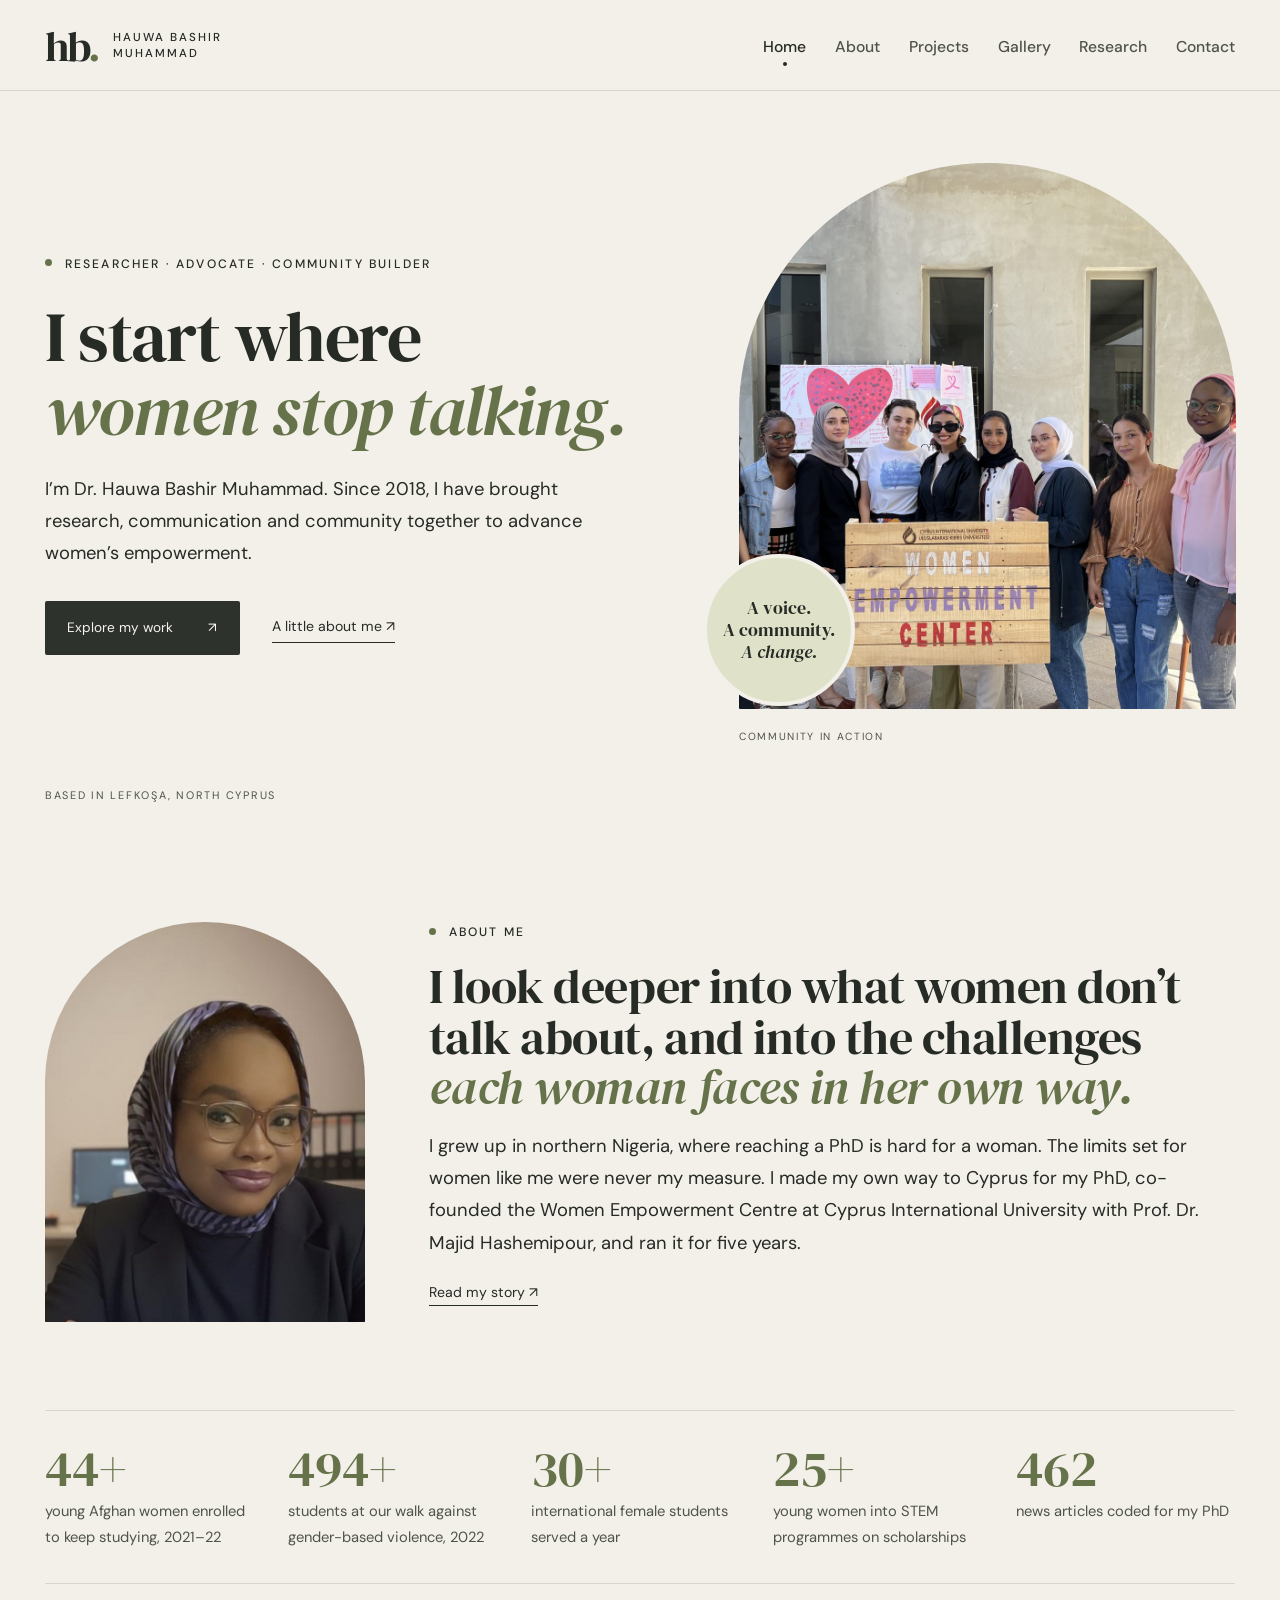
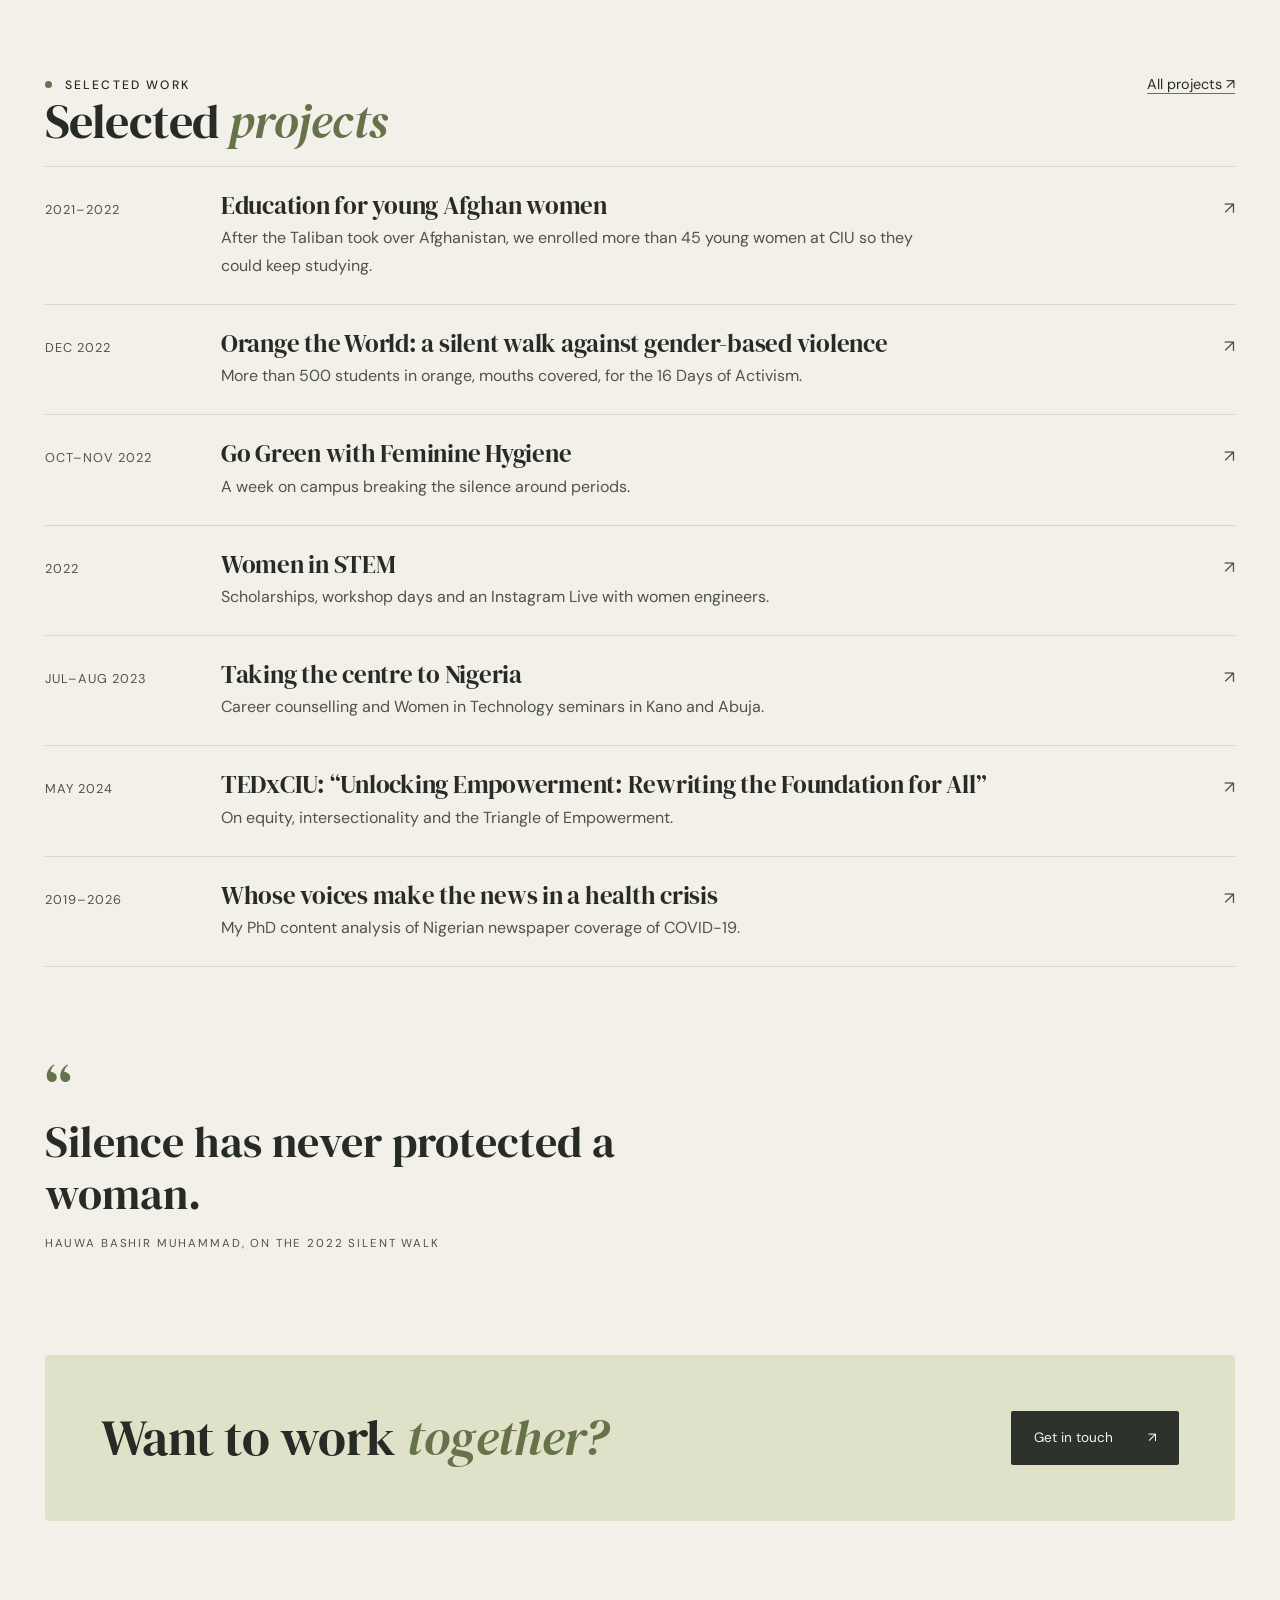
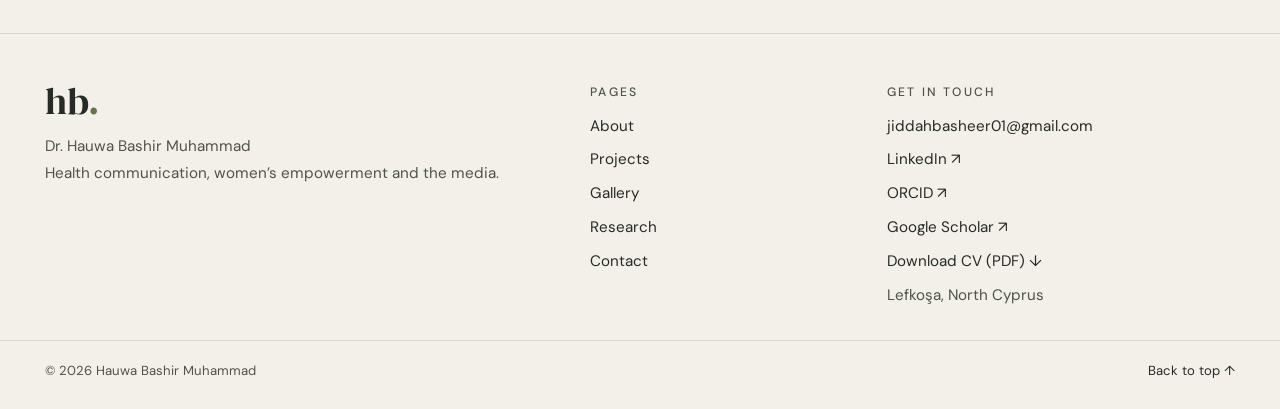
==== index.html @ 8f495aa0 "Switch to drhauwabashir.com: link previews and CV Co-Authored-By: Claude Opus 5.5 <noreply@anthropic" ====
<!doctype html>
<html lang="en">
<head>
<meta charset="utf-8">
<meta name="viewport" content="width=device-width, initial-scale=1, viewport-fit=cover">
<title>Hauwa Bashir Muhammad</title>
<meta name="description" content="Dr. Hauwa Bashir Muhammad: research, communication and community for women's empowerment.">
<meta property="og:type" content="website">
<meta property="og:title" content="Hauwa Bashir Muhammad">
<meta property="og:description" content="Dr. Hauwa Bashir Muhammad: research, communication and community for women's empowerment.">
<meta property="og:url" content="https://drhauwabashir.com/">
<meta property="og:image" content="https://drhauwabashir.com/img/web/headshot.jpg">
<meta name="twitter:card" content="summary">
<link rel="preconnect" href="https://fonts.googleapis.com">
<link rel="preconnect" href="https://fonts.gstatic.com" crossorigin>
<link rel="stylesheet" href="https://fonts.googleapis.com/css2?family=DM+Sans:opsz,wght@9..40,400;9..40,500;9..40,600&family=DM+Serif+Display:ital@0;1&display=swap">
<link rel="stylesheet" href="styles.css">

<style>:root{padding-top:env(safe-area-inset-top,0px);padding-bottom:env(safe-area-inset-bottom,0px)} img{max-width:100%}</style>
</head>
<body>

<header class="masthead" id="top">
  <div class="wrap">
    <a class="brand" href="index.html" aria-label="Hauwa Bashir Muhammad, home"><span class="mono">hb<i>.</i></span><span class="full">Hauwa Bashir<br>Muhammad</span></a>
    <nav aria-label="Site">
      <ul>
        <li><a href="index.html" aria-current="page">Home</a></li>
        <li><a href="about.html">About</a></li>
        <li><a href="projects.html">Projects</a></li>
        <li><a href="gallery.html">Gallery</a></li>
        <li><a href="publications.html">Research</a></li>
        <li><a href="contact.html">Contact</a></li>
      </ul>
    </nav>
  </div>
</header>

<main>
  <div class="wrap">

    <section class="hero" aria-labelledby="hero-title">
      <div class="hero-text">
        <p class="eyebrow">Researcher · Advocate · Community builder</p>
        <h1 id="hero-title">I start where <em>women stop talking.</em></h1>
        <p class="hero-intro">I’m Dr. Hauwa Bashir Muhammad. Since 2018, I have brought research, communication and community together to advance women’s empowerment.</p>
        <div class="hero-actions">
          <a class="btn" href="projects.html">Explore my work <span aria-hidden="true">↗</span></a>
          <a class="textlink" href="about.html">A little about me <span aria-hidden="true">↗</span></a>
        </div>
      </div>
      <figure class="arch">
        <img src="img/web/hero-team.jpg" alt="Members of the Women Empowerment Centre standing around the centre's wooden sign on campus, with a campaign heart wall behind them." width="1600" height="1200">
        <span class="badge" aria-hidden="true">A voice.<br>A community.<br><em>A change.</em></span>
        <figcaption>Community in action</figcaption>
      </figure>
    </section>
    <p class="based">Based in Lefkoşa, North Cyprus</p>

    <section class="about teaser" aria-labelledby="about-title">
      <figure class="portrait"><img src="img/web/headshot.jpg" alt="Portrait of Hauwa Bashir Muhammad in a dark blazer and patterned headscarf, seated at a desk." width="720" height="900" loading="lazy"></figure>
      <div class="copy">
        <p class="eyebrow">About me</p>
        <h2 id="about-title">I look deeper into what women don’t talk about, and into the challenges <em>each woman faces in her own way.</em></h2>
        <p class="lede">I grew up in northern Nigeria, where reaching a PhD is hard for a woman. The limits set for women like me were never my measure. I made my own way to Cyprus for my PhD, co-founded the Women Empowerment Centre at Cyprus International University with Prof. Dr. Majid Hashemipour, and ran it for five years.</p>
        <p><a class="textlink" href="about.html">Read my story <span aria-hidden="true">↗</span></a></p>
      </div>
    </section>

    <div class="facts" aria-label="In figures">
      <div><strong>45+</strong><span>young Afghan women enrolled to keep studying, 2021–22</span></div>
      <div><strong>500+</strong><span>students at our walk against gender-based violence, 2022</span></div>
      <div><strong>30+</strong><span>international female students served a year</span></div>
      <div><strong>25+</strong><span>young women into STEM programmes on scholarships</span></div>
      <div><strong>467</strong><span>news articles coded for my PhD</span></div>
    </div>

    <section aria-labelledby="work">
      <div class="section-head"><div><p class="eyebrow">Selected work</p><h2 id="work">Selected <em>projects</em></h2></div><a href="projects.html">All projects ↗</a></div>
      <ul class="work">
        <li><a href="projects.html#afghan"><span class="yr">2021–2022</span><span class="text"><h3>Education for young Afghan women</h3><p>After the Taliban took over Afghanistan, we enrolled more than 45 young women at CIU so they could keep studying.</p></span></a></li>
        <li><a href="projects.html#orange"><span class="yr">Dec 2022</span><span class="text"><h3>Orange the World: a silent walk against gender-based violence</h3><p>More than 500 students in orange, mouths covered, for the 16 Days of Activism.</p></span></a></li>
        <li><a href="projects.html#green"><span class="yr">Oct–Nov 2022</span><span class="text"><h3>Go Green with Feminine Hygiene</h3><p>A week on campus breaking the silence around periods.</p></span></a></li>
        <li><a href="projects.html#stem"><span class="yr">2022</span><span class="text"><h3>Women in STEM</h3><p>Scholarships, workshop days and an Instagram Live with women engineers.</p></span></a></li>
        <li><a href="projects.html#nigeria"><span class="yr">Jul–Aug 2023</span><span class="text"><h3>Taking the centre to Nigeria</h3><p>Career counselling and Women in Technology seminars in Kano and Abuja.</p></span></a></li>
        <li><a href="publications.html#talks"><span class="yr">May 2024</span><span class="text"><h3>TEDxCIU: “Unlocking Empowerment: Rewriting the Foundation for All”</h3><p>On equity, intersectionality and the Triangle of Empowerment.</p></span></a></li>
        <li><a href="publications.html#thesis"><span class="yr">2019–2026</span><span class="text"><h3>Whose voices make the news in a health crisis</h3><p>My PhD content analysis of Nigerian newspaper coverage of COVID-19.</p></span></a></li>
      </ul>
    </section>

    <section class="quote-band" aria-label="In my words">
      <blockquote>Silence has never protected a woman.
        <footer>Hauwa Bashir Muhammad, on the 2022 silent walk</footer>
      </blockquote>
    </section>

    <section class="cta">
      <h2>Want to work <em>together?</em></h2>
      <a class="btn" href="contact.html">Get in touch <span aria-hidden="true">↗</span></a>
    </section>

  </div>
</main>

<footer class="site">
  <div class="wrap footer-grid">
    <div class="footer-brand">
      <a class="mono" href="index.html" aria-label="Home">hb<i>.</i></a>
      <p>Dr. Hauwa Bashir Muhammad<br>Health communication, women’s empowerment and the media.</p>
    </div>
    <div>
      <p class="label">Pages</p>
      <ul>
        <li><a href="about.html">About</a></li>
        <li><a href="projects.html">Projects</a></li>
        <li><a href="gallery.html">Gallery</a></li>
        <li><a href="publications.html">Research</a></li>
        <li><a href="contact.html">Contact</a></li>
      </ul>
    </div>
    <div>
      <p class="label">Get in touch</p>
      <ul>
        <li><a href="mailto:jiddahbasheer01@gmail.com">jiddahbasheer01@gmail.com</a></li>
        <li><a href="https://www.linkedin.com/in/hauwabashir-3b40b3164" target="_blank" rel="noopener">LinkedIn ↗</a></li>
        <li><a href="https://orcid.org/0000-0002-2622-1915" target="_blank" rel="noopener">ORCID ↗</a></li>
        <li><a href="https://scholar.google.com/citations?user=jWDBSssAAAAJ&amp;hl=en" target="_blank" rel="noopener">Google Scholar ↗</a></li>
        <li><a href="Dr_Hauwa_Bashir_Muhammad_CV.pdf" download>Download CV (PDF) ↓</a></li>
        <li>Lefkoşa, North Cyprus</li>
      </ul>
    </div>
  </div>
  <div class="wrap footer-base"><span>© 2026 Hauwa Bashir Muhammad</span><a href="#top">Back to top ↑</a></div>
</footer>


<script src="motion.js" defer></script>
</body>
</html>
---- styles.css ----
/* hb. — cream paper, charcoal ink, olive accent; large serif display, light sans body; arched photos. */
:root {
  --bg: #f2f0e9;
  --surface: #f8f7f2;
  --ink: #272b25;
  --muted: #4f5349;
  --rule: #d8d5ca;
  --accent: #66734a;
  --sage: #dfe2c8;
  --btn: #2e322c;
  --btn-ink: #f6f5ef;
  --font-display: "DM Serif Display", Georgia, "Times New Roman", serif;
  --font-body: "DM Sans", system-ui, -apple-system, "Segoe UI", Roboto, sans-serif;
  --measure: 64ch;
}
@media (prefers-color-scheme: dark) {
  :root:not([data-theme="light"]) {
    --bg: #1b1d19; --surface: #22251f; --ink: #ecebe3; --muted: #a9ab9f; --rule: #363a31;
    --accent: #b5c28f; --sage: #3a412d; --btn: #e9e8df; --btn-ink: #1b1d19;
    color-scheme: dark;
  }
}
:root[data-theme="dark"] {
  --bg: #1b1d19; --surface: #22251f; --ink: #ecebe3; --muted: #a9ab9f; --rule: #363a31;
  --accent: #b5c28f; --sage: #3a412d; --btn: #e9e8df; --btn-ink: #1b1d19;
  color-scheme: dark;
}

* { box-sizing: border-box; }
html { -webkit-text-size-adjust: 100%; scroll-behavior: smooth; }
body { margin: 0; background: var(--bg); color: var(--ink); font-family: var(--font-body); font-size: 1.075rem; line-height: 1.75; font-weight: 400; }
img { max-width: 100%; }
.wrap { max-width: 88rem; margin: 0 auto; padding-left: max(clamp(20px, 3.5vw, 48px), env(safe-area-inset-left, 0px)); padding-right: max(clamp(20px, 3.5vw, 48px), env(safe-area-inset-right, 0px)); }
.narrow { max-width: 50rem; }

a { color: var(--ink); text-underline-offset: 4px; text-decoration-color: var(--accent); }
a:hover { color: var(--accent); }
a:focus-visible, button:focus-visible { outline: 2px solid var(--accent); outline-offset: 3px; border-radius: 2px; }

/* Header */
.masthead .wrap { display: flex; align-items: center; justify-content: space-between; flex-wrap: wrap; gap: 1rem 2rem; padding-block: 1.6rem 1.4rem; border-bottom: 1px solid var(--rule); }
.brand { display: flex; align-items: center; gap: 0.8rem; text-decoration: none; color: var(--ink); }
.brand .mono { font-family: var(--font-display); font-size: 2.6rem; line-height: 1; letter-spacing: -0.04em; }
.brand .mono i { font-style: normal; color: var(--accent); }
.brand .full { font-size: 0.72rem; letter-spacing: 0.18em; text-transform: uppercase; line-height: 1.45; font-weight: 500; }
nav ul { list-style: none; margin: 0; padding: 0; display: flex; flex-wrap: wrap; gap: 0.4rem 1.8rem; }
nav a { position: relative; text-decoration: none; color: var(--muted); font-size: 0.98rem; font-weight: 500; }
nav a:hover, nav a[aria-current="page"] { color: var(--ink); }
nav a[aria-current="page"]::after { content: ""; position: absolute; left: 50%; bottom: -0.55rem; width: 4px; height: 4px; margin-left: -2px; border-radius: 50%; background: var(--ink); }

/* Type */
h1, h2, h3 { font-family: var(--font-display); font-weight: 400; line-height: 1.05; margin: 0; text-wrap: balance; letter-spacing: -0.01em; }
h1 { font-size: clamp(2.5rem, 1.5rem + 4vw, 4.4rem); letter-spacing: -0.02em; line-height: 1.04; }
h1 em, h2 em { color: var(--accent); }
h2 { font-size: clamp(2rem, 1.4rem + 2.2vw, 3rem); }
h3 { font-size: 1.55rem; line-height: 1.15; }
p { margin: 0; max-width: var(--measure); }
.eyebrow, .label { font-size: 0.76rem; letter-spacing: 0.18em; text-transform: uppercase; font-weight: 500; color: var(--ink); }
.eyebrow::before { content: ""; display: inline-block; width: 7px; height: 7px; border-radius: 50%; background: var(--accent); margin-right: 0.8rem; vertical-align: 0.1em; }
.label { color: var(--muted); }
.lede { font-size: 1.15rem; color: var(--ink); }
.small-note { font-size: 0.85rem; color: var(--muted); max-width: var(--measure); }

main .wrap { padding-block: 0 5rem; display: grid; gap: 5.5rem; }
section { display: grid; gap: 1.2rem; min-width: 0; scroll-margin-top: 1rem; }
.section-head { display: flex; align-items: baseline; justify-content: space-between; flex-wrap: wrap; gap: 0.5rem 1rem; }
.section-head .kicker { display: block; }
.section-head a { font-size: 0.9rem; }

/* Hero */
.hero { display: grid; grid-template-columns: 1.3fr 1fr; gap: 2rem 3rem; align-items: center; padding-top: 4.5rem; }
.hero-text { display: grid; gap: 1.6rem; align-content: center; }
.hero-intro { color: var(--ink); font-size: 1.15rem; max-width: 34rem; }
.hero-actions { display: flex; flex-wrap: wrap; align-items: center; gap: 1rem 2rem; margin-top: 0.4rem; }
.btn { display: inline-flex; align-items: center; gap: 2.2rem; background: var(--btn); color: var(--btn-ink); text-decoration: none; font-size: 0.85rem; padding: 0.95rem 1.4rem; border-radius: 2px; }
.btn:hover { color: var(--btn-ink); opacity: 0.9; }
.textlink { font-size: 0.88rem; text-decoration: none; border-bottom: 1px solid var(--ink); padding-bottom: 0.2rem; }
.arch { position: relative; margin: 0; }
.arch img { display: block; width: 100%; aspect-ratio: 4 / 4.4; object-fit: cover; border-radius: 999px 999px 4px 4px; }
.badge { position: absolute; left: -2.2rem; bottom: 2.5rem; width: 9.5rem; height: 9.5rem; border-radius: 50%; background: var(--sage); border: 4px solid var(--bg); display: grid; place-content: center; text-align: center; font-family: var(--font-display); font-size: 1.15rem; line-height: 1.2; color: var(--ink); transform: rotate(-8deg); }
.badge em { font-style: italic; }
.arch figcaption { margin-top: 0.7rem; font-size: 0.65rem; letter-spacing: 0.16em; text-transform: uppercase; color: var(--muted); }
.based { font-size: 0.68rem; letter-spacing: 0.16em; text-transform: uppercase; color: var(--muted); margin-top: -3rem; }

/* About */
.about { display: grid; grid-template-columns: 20rem 1fr; gap: 2rem 4rem; align-items: start; }
.about .portrait img { display: block; width: 100%; aspect-ratio: 4 / 5; object-fit: cover; border-radius: 999px 999px 4px 4px; }
.about .copy { display: grid; gap: 1.1rem; }

/* Figures */
.facts { display: grid; grid-template-columns: repeat(auto-fit, minmax(9rem, 1fr)); gap: 1.5rem; border-block: 1px solid var(--rule); padding-block: 2rem; }
.facts div { display: grid; gap: 0.3rem; align-content: start; }
.facts strong { font-family: var(--font-display); font-weight: 400; font-size: 3.2rem; line-height: 1; color: var(--accent); }
.facts span { font-size: 0.92rem; color: var(--muted); }

/* Triangle */
.triangle { list-style: none; margin: 0; padding: 0; display: grid; grid-template-columns: repeat(auto-fit, minmax(min(100%, 15rem), 1fr)); gap: 1rem; counter-reset: side; }
.triangle li { counter-increment: side; background: var(--surface); border: 1px solid var(--rule); border-radius: 160px 160px 4px 4px; padding: 3rem 1.6rem 1.8rem; display: grid; gap: 0.5rem; text-align: center; justify-items: center; }
.triangle strong { font-family: var(--font-display); font-weight: 400; font-size: 2rem; line-height: 1.1; }
.triangle strong::before { content: "0" counter(side); display: block; font-family: var(--font-body); font-size: 0.7rem; letter-spacing: 0.18em; color: var(--accent); margin-bottom: 0.6rem; }
.triangle span { color: var(--muted); font-size: 0.95rem; }

/* Now */
.now { background: var(--sage); border-radius: 4px; padding: 2.2rem; gap: 0.9rem; }
.now .label { color: var(--ink); }
.now ul { margin: 0; padding-left: 1.1rem; display: grid; gap: 0.5rem; max-width: var(--measure); }

/* Work list */
.work { list-style: none; margin: 0; padding: 0; display: grid; border-top: 1px solid var(--rule); }
.work li { border-bottom: 1px solid var(--rule); }
.work a, .work .item { display: grid; grid-template-columns: 9rem 1fr auto; gap: 0.3rem 2rem; padding-block: 1.5rem; text-decoration: none; color: var(--ink); align-items: baseline; }
.work a::after { content: "↗"; color: var(--muted); }
.work a:hover h3 { color: var(--accent); }
.work .yr { color: var(--muted); font-size: 0.8rem; letter-spacing: 0.08em; text-transform: uppercase; }
.work .text { display: grid; gap: 0.3rem; min-width: 0; }
.work p { color: var(--muted); font-size: 1rem; }

/* Quote */
blockquote { margin: 0; font-family: var(--font-display); font-size: clamp(1.8rem, 1.3rem + 1.8vw, 2.8rem); line-height: 1.2; max-width: 30ch; }
blockquote::before { content: "\201C"; display: block; color: var(--accent); font-size: 4rem; line-height: 0.6; margin-bottom: 0.4rem; }
blockquote footer { font-family: var(--font-body); font-size: 0.72rem; letter-spacing: 0.16em; text-transform: uppercase; color: var(--muted); margin-top: 1rem; }
.quote-band { text-align: left; padding-block: 1rem; }

/* Contact */
.contact-block { background: var(--btn); color: var(--btn-ink); border-radius: 4px; padding: clamp(2rem, 5vw, 3.5rem); display: grid; gap: 1.2rem; }
.contact-block h2 { color: var(--btn-ink); }
.contact-block h2 em { color: var(--sage); }
.contact-block p, .contact-block .label { color: var(--btn-ink); opacity: 0.8; }
.contact { display: flex; flex-wrap: wrap; gap: 0.75rem 1.5rem; align-items: center; }
.email { font-family: var(--font-display); font-size: clamp(1.4rem, 1rem + 1.6vw, 2.2rem); user-select: all; overflow-wrap: anywhere; }
.contact a { color: var(--btn-ink); }
button.copy { font: inherit; font-size: 0.8rem; background: transparent; color: var(--btn-ink); border: 1px solid currentColor; border-radius: 2px; padding: 0.45rem 0.9rem; cursor: pointer; }

/* Page intro (inner pages) */
.page-intro { padding-top: 4rem; display: grid; gap: 1.4rem; max-width: 60rem; }
.page-intro h1 { font-size: clamp(2.6rem, 1.6rem + 4vw, 4.4rem); }

/* Case studies */
.case, .case-wide { display: grid; gap: 1.1rem; border-top: 1px solid var(--rule); padding-top: 2rem; scroll-margin-top: 1rem; min-width: 0; }
.case { grid-template-columns: 13rem 1fr; gap: 1rem 3rem; }
.case .meta { display: grid; gap: 0.4rem; align-content: start; font-size: 0.85rem; color: var(--muted); }
.case .body { display: grid; gap: 1rem; min-width: 0; }
.case-wide .meta { display: flex; flex-wrap: wrap; gap: 0.3rem 1.4rem; font-size: 0.85rem; color: var(--muted); }
.case-wide .meta .label, .case .meta .label { color: var(--accent); }
.case-wide h2, .case h2 { font-size: clamp(1.9rem, 1.3rem + 2vw, 2.8rem); }
.case h4, .case-wide h4 { font-family: var(--font-body); font-size: 0.7rem; letter-spacing: 0.18em; text-transform: uppercase; color: var(--accent); font-weight: 500; margin: 0.8rem 0 -0.3rem; }
.index-chips { display: flex; flex-wrap: wrap; gap: 0.5rem; list-style: none; margin: 0; padding: 0; }
.index-chips a { display: inline-block; font-size: 0.82rem; text-decoration: none; color: var(--ink); border: 1px solid var(--rule); border-radius: 999px; padding: 0.35rem 0.9rem; background: var(--surface); }
.index-chips a:hover { border-color: var(--accent); color: var(--accent); }
.programme { list-style: none; margin: 0; padding: 0; display: grid; gap: 0.6rem; max-width: var(--measure); }
.programme li { display: grid; grid-template-columns: 8rem 1fr; gap: 1rem; border-top: 1px solid var(--rule); padding-top: 0.6rem; }
.programme .when { color: var(--accent); font-size: 0.85rem; }

/* Figures and galleries */
figure { margin: 0; display: grid; gap: 0.5rem; min-width: 0; }
figure img { display: block; width: 100%; height: auto; border-radius: 4px; background: var(--rule); }
figcaption { font-size: 0.9rem; color: var(--muted); max-width: var(--measure); }
.lead-photo img { aspect-ratio: 16 / 9; object-fit: cover; }
.hero-photo img { aspect-ratio: 16 / 9; object-fit: cover; }
.gallery { display: grid; grid-template-columns: repeat(auto-fill, minmax(min(100%, 15rem), 1fr)); gap: 1rem; }
.gallery img { aspect-ratio: 3 / 4; object-fit: cover; }
.gallery .poster img { object-fit: contain; background: var(--surface); }
.gallery.square img { aspect-ratio: 1 / 1; }
.masonry { columns: 3 16rem; column-gap: 1rem; }
.masonry figure { break-inside: avoid; margin-bottom: 1.2rem; }

/* Publications */
.pubs { list-style: none; margin: 0; padding: 0; display: grid; gap: 1.4rem; }
.pubs li { display: grid; grid-template-columns: 8rem 1fr; gap: 1.5rem; min-width: 0; border-top: 1px solid var(--rule); padding-top: 1rem; }
.pubs .status { font-size: 0.72rem; letter-spacing: 0.12em; text-transform: uppercase; color: var(--accent); padding-top: 0.2rem; }
.pubs .cite { min-width: 0; overflow-wrap: anywhere; }
.pubs .note { display: block; color: var(--muted); font-size: 0.92rem; margin-top: 0.3rem; }

/* Footer */
footer.site { border-top: 1px solid var(--rule); color: var(--muted); font-size: 0.95rem; margin-top: 2rem; }
.footer-grid { display: grid; grid-template-columns: 2fr 1fr 1.4fr; gap: 2rem 3rem; padding-block: 3rem 2rem; }
.footer-brand { display: grid; gap: 0.8rem; align-content: start; }
footer.site .mono { font-family: var(--font-display); font-size: 2.4rem; line-height: 1; color: var(--ink); text-decoration: none; }
footer.site .mono i { font-style: normal; color: var(--accent); }
footer.site ul { list-style: none; margin: 0.6rem 0 0; padding: 0; display: grid; gap: 0.45rem; }
footer.site a { color: var(--ink); text-decoration: none; overflow-wrap: anywhere; }
footer.site a:hover { color: var(--accent); }
.footer-base { display: flex; flex-wrap: wrap; justify-content: space-between; gap: 0.5rem; padding-block: 1.2rem 1.6rem; border-top: 1px solid var(--rule); font-size: 0.82rem; }
@media (max-width: 720px) { .footer-grid { grid-template-columns: 1fr 1fr; } .footer-brand { grid-column: 1 / -1; } }
@media (max-width: 420px) { .footer-grid { grid-template-columns: 1fr; } }

@media (max-width: 820px) {
  .hero { grid-template-columns: 1fr; padding-top: 2.5rem; }
  .arch { max-width: 26rem; margin-left: 2rem; }
  .based { margin-top: 0; }
  .about { grid-template-columns: 1fr; }
  .about .portrait { max-width: 15rem; }
  .case { grid-template-columns: 1fr; }
  .work a, .work .item { grid-template-columns: 1fr; }
  .work a::after { display: none; }
}
@media (max-width: 560px) {
  nav ul { gap: 0.3rem 0.95rem; }
  nav a { font-size: 0.82rem; }
  .badge { width: 7.5rem; height: 7.5rem; font-size: 0.95rem; left: -1.6rem; }
  .programme li, .pubs li { grid-template-columns: 1fr; gap: 0.2rem; }
}
@media (prefers-reduced-motion: reduce) { html { scroll-behavior: auto; } }

.lead-photo.small { max-width: 47rem; }
.lead-photo.small img { aspect-ratio: auto; }

/* CTA band and contact page */
.cta { background: var(--sage); border-radius: 4px; padding: clamp(2rem, 5vw, 3.5rem); display: flex; flex-wrap: wrap; align-items: center; justify-content: space-between; gap: 1.2rem 2rem; }
.cta h2 { font-size: clamp(2rem, 1.4rem + 2.4vw, 3.2rem); }
.contact-links { display: flex; flex-wrap: wrap; gap: 0.5rem 2rem; font-size: 0.95rem; }
.contact-links span { opacity: 0.8; }
.langs { color: var(--muted); font-style: italic; }
.page-intro h1 { max-width: 22ch; }
.teaser .copy { align-content: center; }
.teaser .portrait img { aspect-ratio: 4 / 5; }
.contact-block a { color: var(--btn-ink); text-decoration-color: currentColor; }

.duo { display: grid; grid-template-columns: repeat(2, minmax(0, 1fr)); gap: 1rem; max-width: 46rem; margin-top: 1.4rem; }
.duo img { display: block; width: 100%; aspect-ratio: 4 / 5; object-fit: cover; border-radius: 4px; }
@media (max-width: 560px) { .duo { grid-template-columns: 1fr; } }

/* Motion. Everything here is switched off for visitors who prefer reduced motion. */
@media (prefers-reduced-motion: no-preference) {
  @view-transition { navigation: auto; }
  ::view-transition-old(root), ::view-transition-new(root) { animation-duration: 0.28s; }

  .reveal { opacity: 0; transform: translateY(18px); transition: opacity 0.7s cubic-bezier(0.2, 0.7, 0.2, 1), transform 0.7s cubic-bezier(0.2, 0.7, 0.2, 1); transition-delay: var(--d, 0ms); }
  .reveal.in { opacity: 1; transform: none; }

  @keyframes rise { from { opacity: 0; transform: translateY(16px); } to { opacity: 1; transform: none; } }
  @keyframes settle { from { opacity: 0; transform: scale(0.97); } to { opacity: 1; transform: none; } }
  .hero-text > *, .page-intro > * { animation: rise 0.8s cubic-bezier(0.2, 0.7, 0.2, 1) both; }
  .hero-text > :nth-child(2), .page-intro > :nth-child(2) { animation-delay: 0.12s; }
  .hero-text > :nth-child(3), .page-intro > :nth-child(3) { animation-delay: 0.24s; }
  .hero-text > :nth-child(n+4), .page-intro > :nth-child(n+4) { animation-delay: 0.36s; }
  .hero .arch img, .hero .arch figcaption { animation: settle 1s cubic-bezier(0.2, 0.7, 0.2, 1) 0.2s both; }
  .hero .badge { animation: settle 0.7s cubic-bezier(0.2, 0.7, 0.2, 1) 0.75s both; }

  a, .btn { transition: color 0.2s ease, opacity 0.2s ease, border-color 0.2s ease; }
  .btn span, .textlink span { display: inline-block; transition: transform 0.25s ease; }
  .work a { transition: padding-left 0.3s ease; }
  .work a::after { transition: transform 0.3s ease, color 0.3s ease; }
  .gallery img, .masonry img, .duo img { transition: transform 0.4s ease, box-shadow 0.4s ease; }
  @media (hover: hover) {
    .btn:hover span, .textlink:hover span { transform: translate(3px, -3px); }
    .work a:hover { padding-left: 0.6rem; }
    .work a:hover::after { transform: translate(3px, -3px); color: var(--accent); }
    .gallery figure:hover img, .masonry figure:hover img, .duo figure:hover img { transform: translateY(-4px); box-shadow: 0 10px 24px rgba(0, 0, 0, 0.12); }
  }
}
@media print { .reveal { opacity: 1 !important; transform: none !important; } }
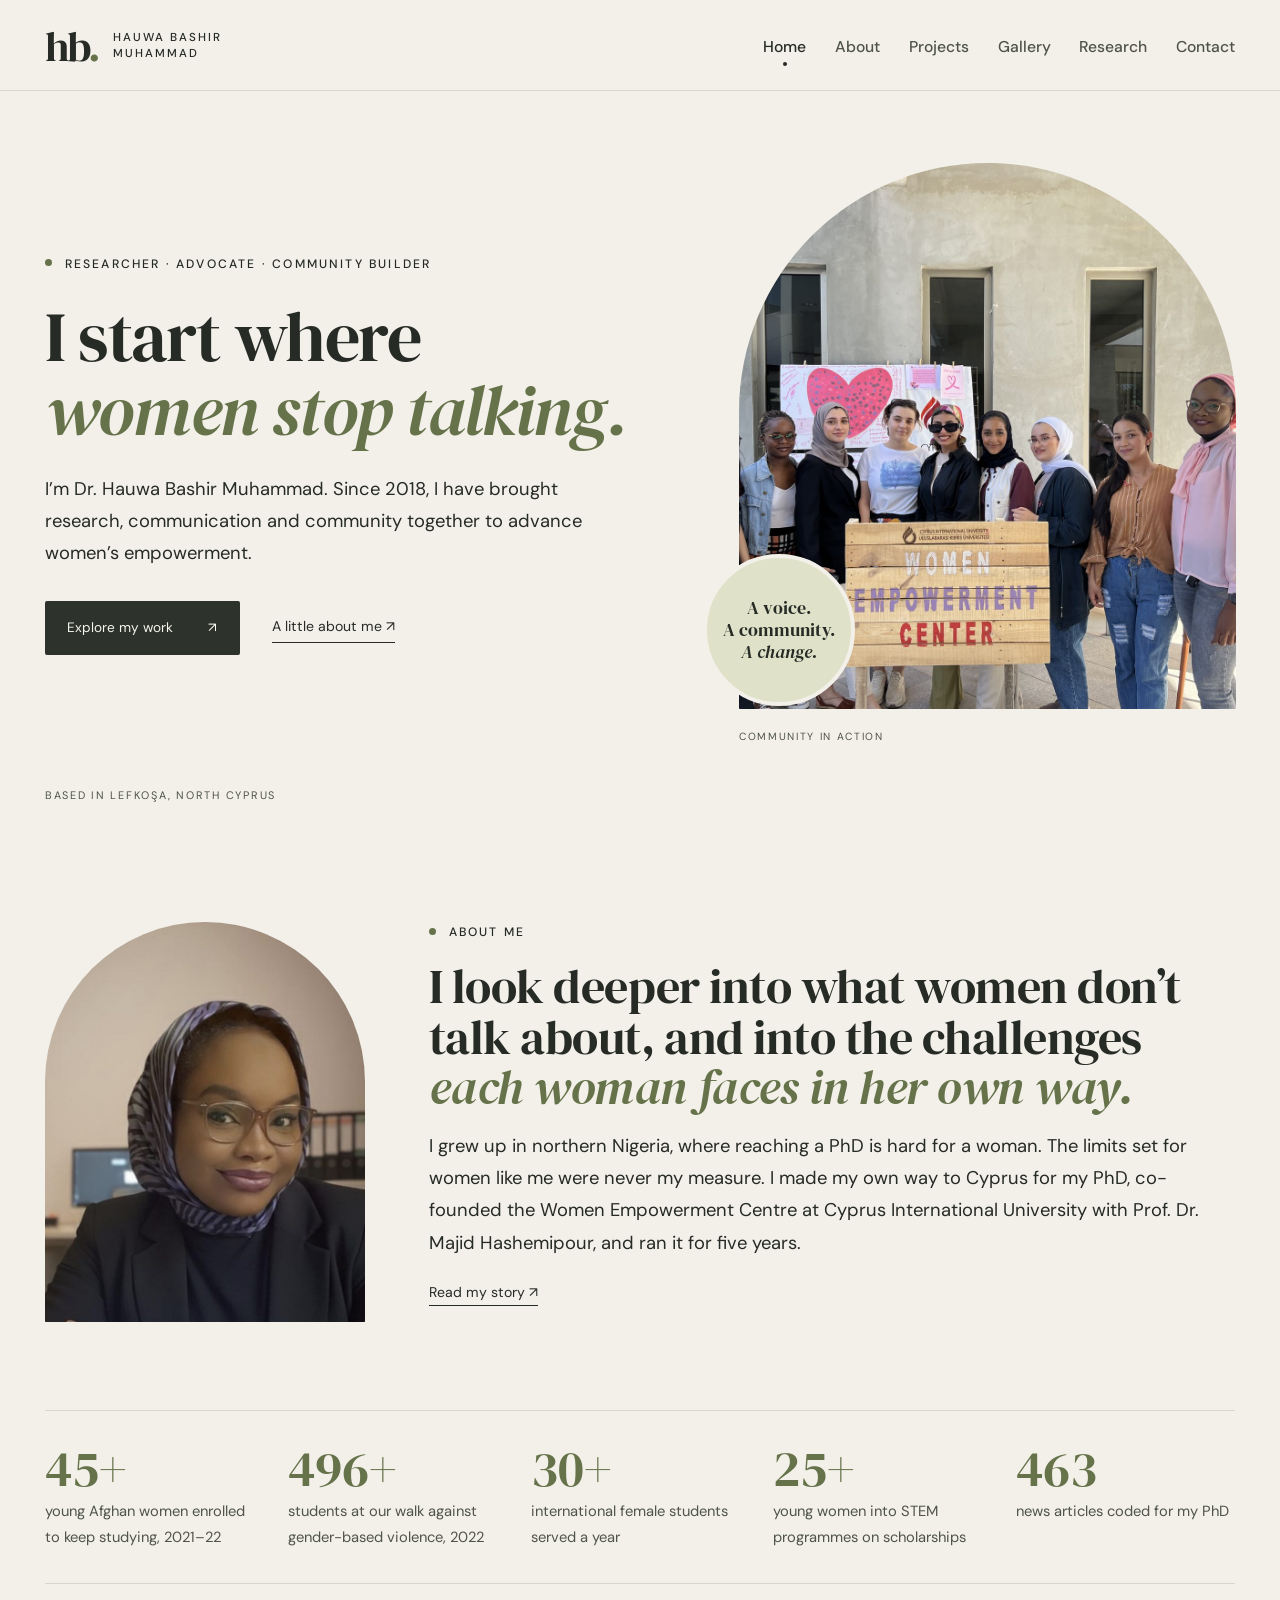
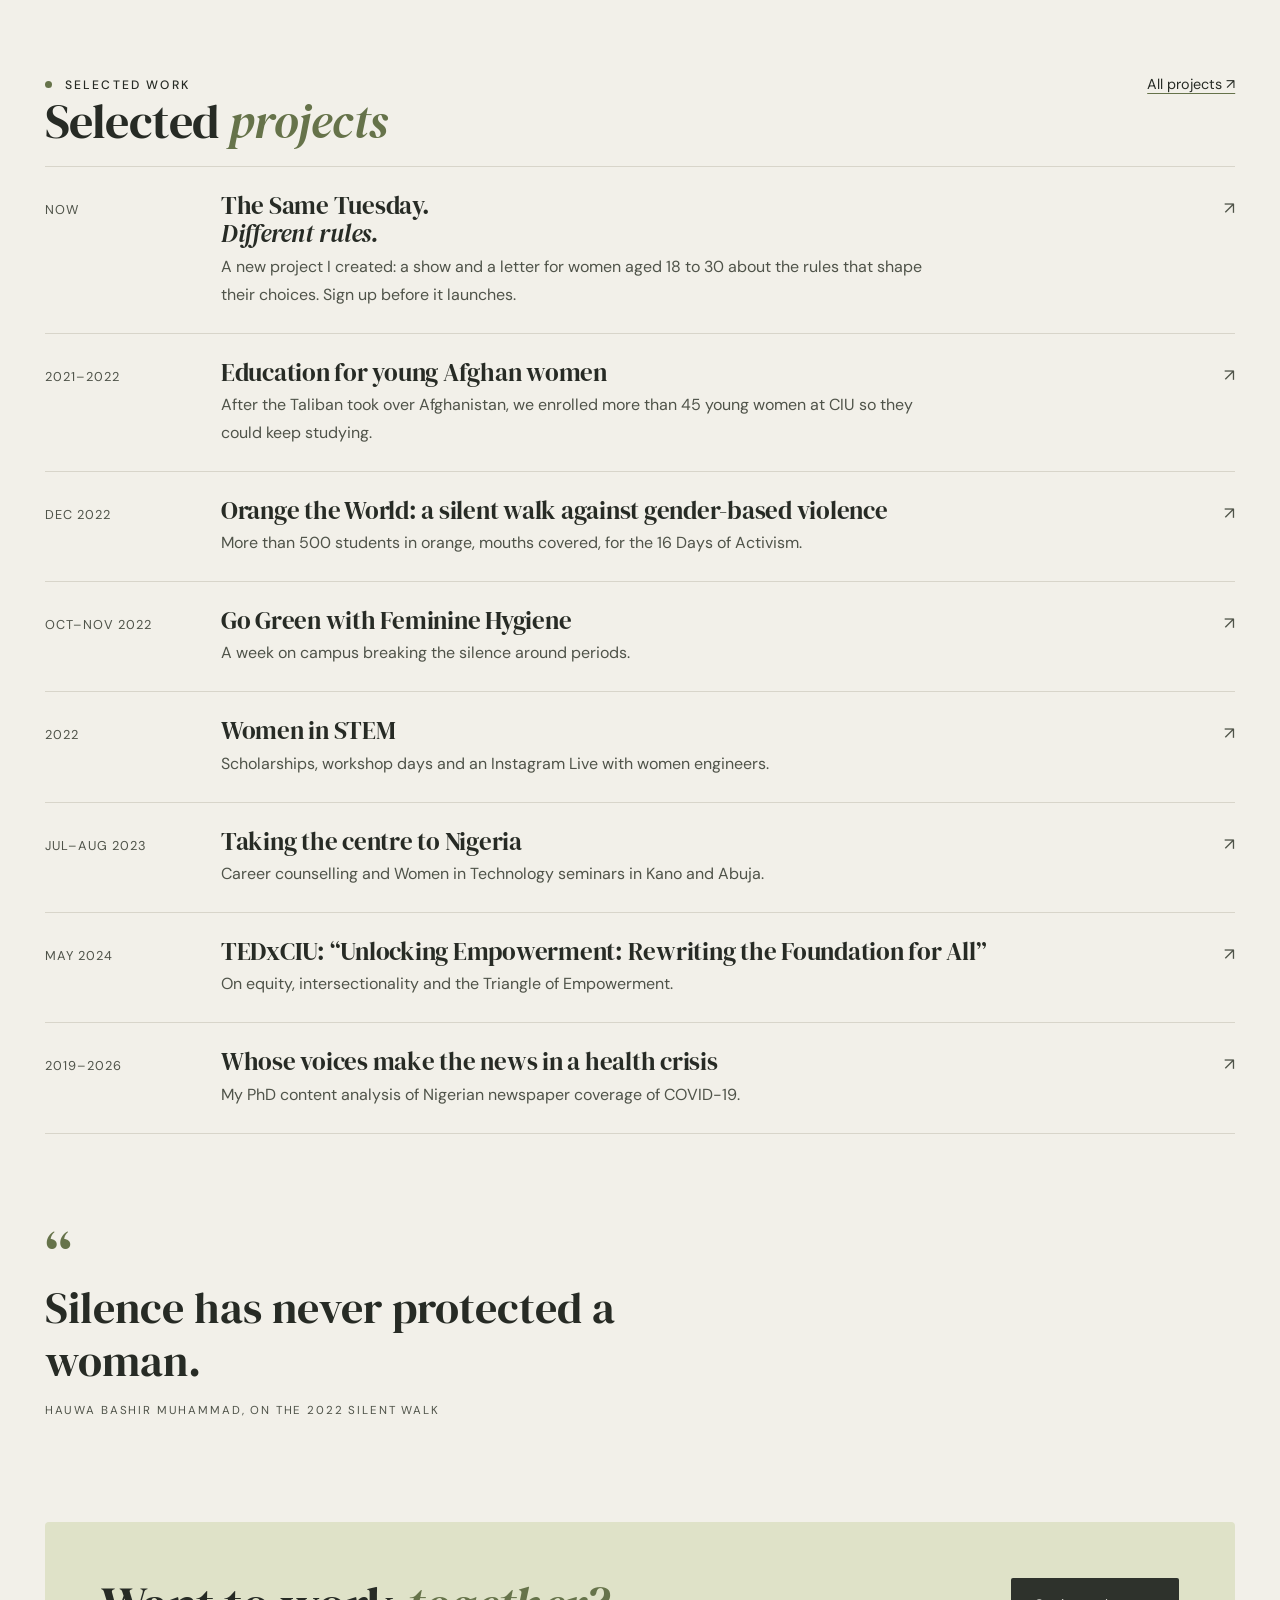
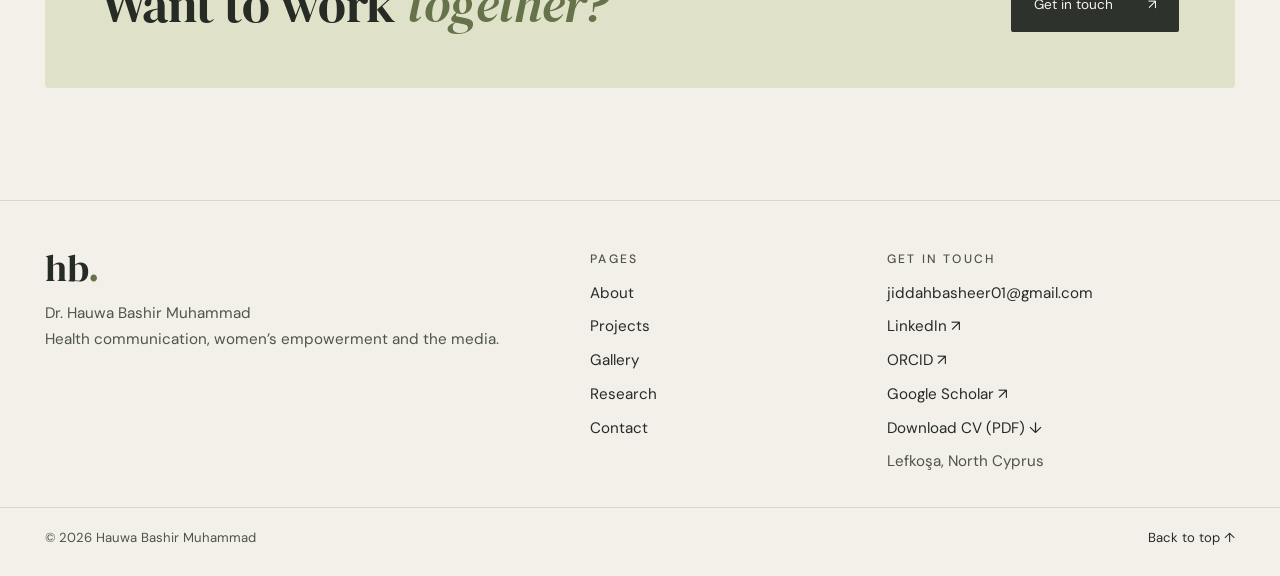
==== commit cfa8d5d1: "Add The Same Tuesday: new project section with sign-up form and QR code Top of the Projects page and" ====
--- a/index.html
+++ b/index.html
@@ -78,6 +78,7 @@
     <section aria-labelledby="work">
       <div class="section-head"><div><p class="eyebrow">Selected work</p><h2 id="work">Selected <em>projects</em></h2></div><a href="projects.html">All projects ↗</a></div>
       <ul class="work">
+        <li><a href="projects.html#same-tuesday"><span class="yr">Now</span><span class="text"><h3>The Same Tuesday.<br><em>Different rules.</em></h3><p>A new project I created: a show and a letter for women aged 18 to 30 about the rules that shape their choices. Sign up before it launches.</p></span></a></li>
         <li><a href="projects.html#afghan"><span class="yr">2021–2022</span><span class="text"><h3>Education for young Afghan women</h3><p>After the Taliban took over Afghanistan, we enrolled more than 45 young women at CIU so they could keep studying.</p></span></a></li>
         <li><a href="projects.html#orange"><span class="yr">Dec 2022</span><span class="text"><h3>Orange the World: a silent walk against gender-based violence</h3><p>More than 500 students in orange, mouths covered, for the 16 Days of Activism.</p></span></a></li>
         <li><a href="projects.html#green"><span class="yr">Oct–Nov 2022</span><span class="text"><h3>Go Green with Feminine Hygiene</h3><p>A week on campus breaking the silence around periods.</p></span></a></li>
--- a/styles.css
+++ b/styles.css
@@ -250,3 +250,18 @@
   }
 }
 @media print { .reveal { opacity: 1 !important; transform: none !important; } }
+
+/* The Same Tuesday panel (Projects page) */
+.st-panel { margin-top: 4rem; background: var(--sage); border-radius: 4px; padding: clamp(1.6rem, 5vw, 3.5rem); display: grid; grid-template-columns: minmax(0, 1.5fr) minmax(0, 1fr); gap: 2rem clamp(2rem, 5vw, 4rem); scroll-margin-top: 1rem; }
+.st-panel + .page-intro { padding-top: 0; }
+.st-about, .st-signup { display: grid; gap: 1rem; align-content: start; min-width: 0; }
+.st-about p:not(.eyebrow):not(.st-tagline) { max-width: var(--measure); margin: 0; }
+.st-panel h2 { font-size: clamp(2.4rem, 1.6rem + 3vw, 3.6rem); }
+.st-tagline { font-family: var(--font-display); font-style: italic; font-size: clamp(1.4rem, 1.1rem + 1vw, 1.9rem); color: var(--accent); margin: -0.6rem 0 0; }
+.st-panel .meta { display: flex; flex-wrap: wrap; gap: 0.3rem 1.4rem; font-size: 0.85rem; color: var(--muted); }
+.st-panel .meta .label { color: var(--accent); }
+.st-signup { background: var(--surface); border-radius: 4px; padding: clamp(1.2rem, 3vw, 2rem); }
+.st-signup p { margin: 0; }
+.st-signup .btn { justify-self: start; }
+.st-qr { max-width: 11rem; }
+@media (max-width: 820px) { .st-panel { grid-template-columns: 1fr; } }
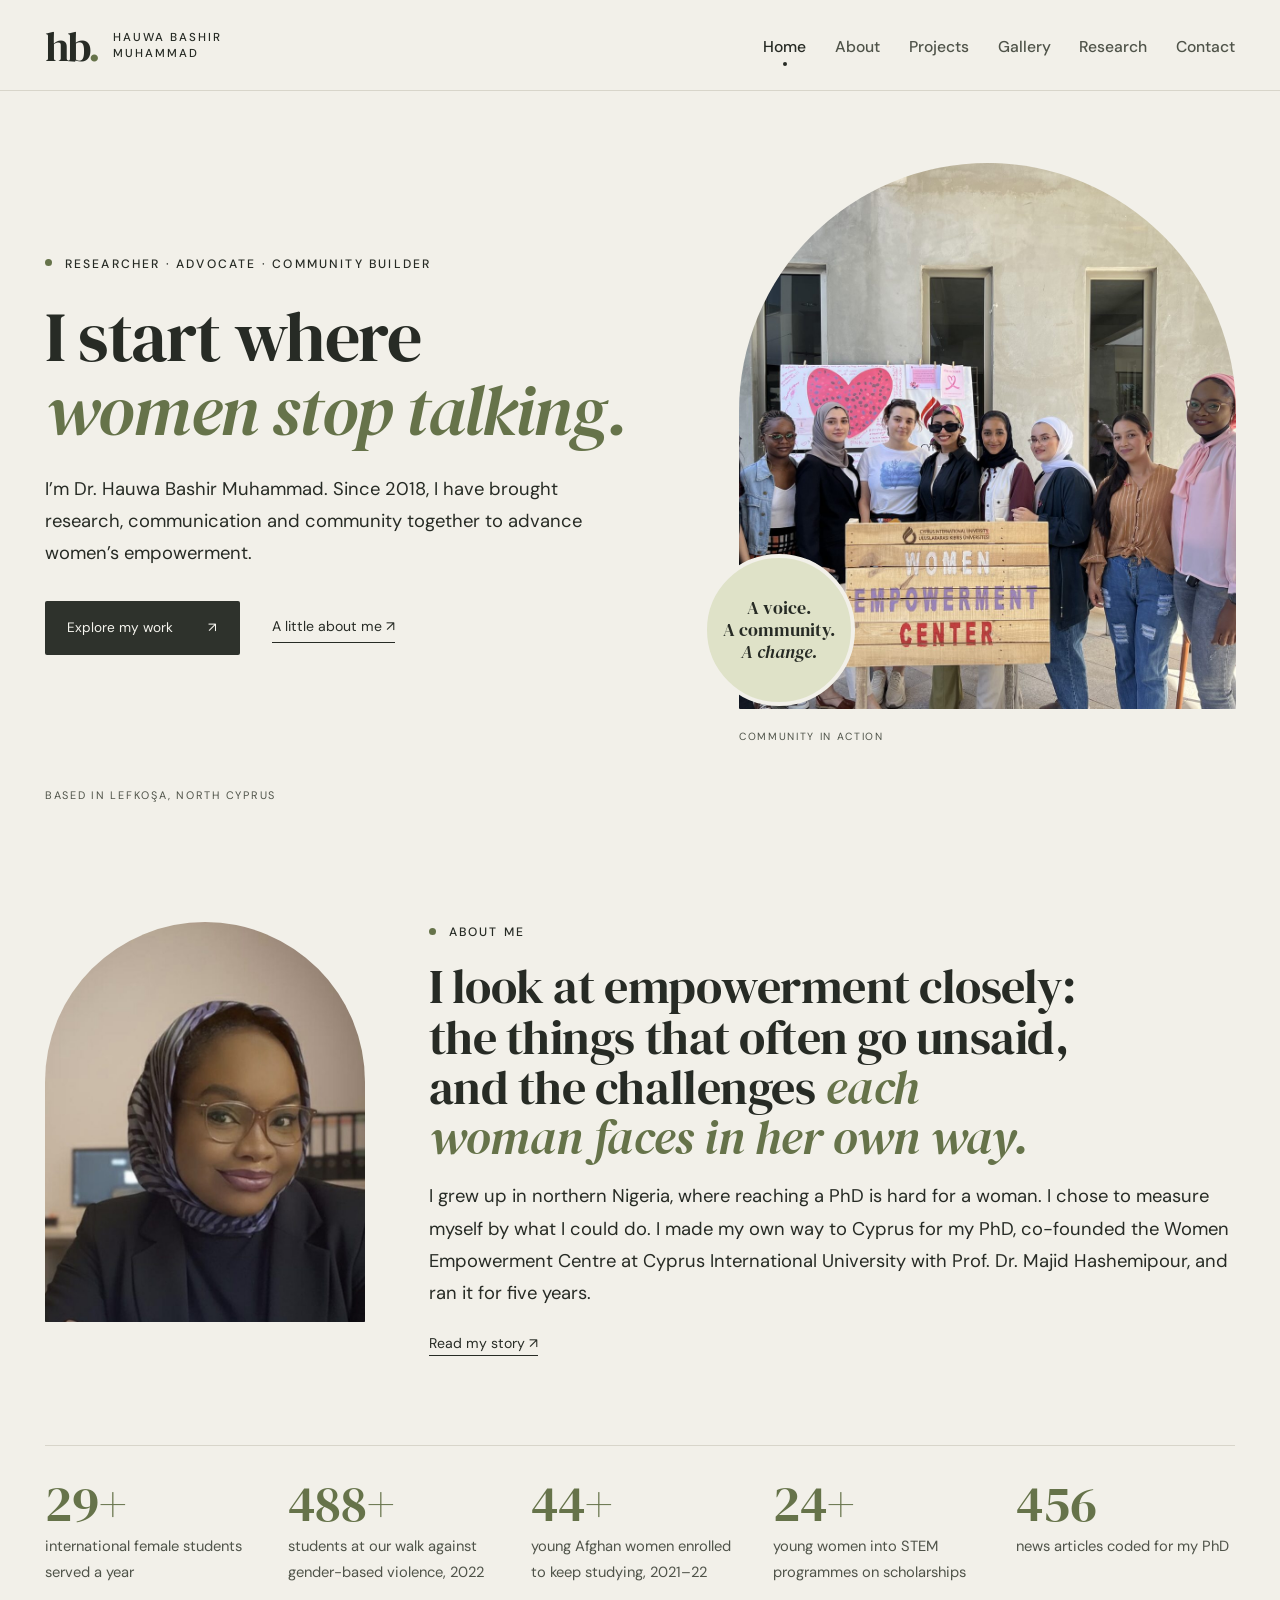
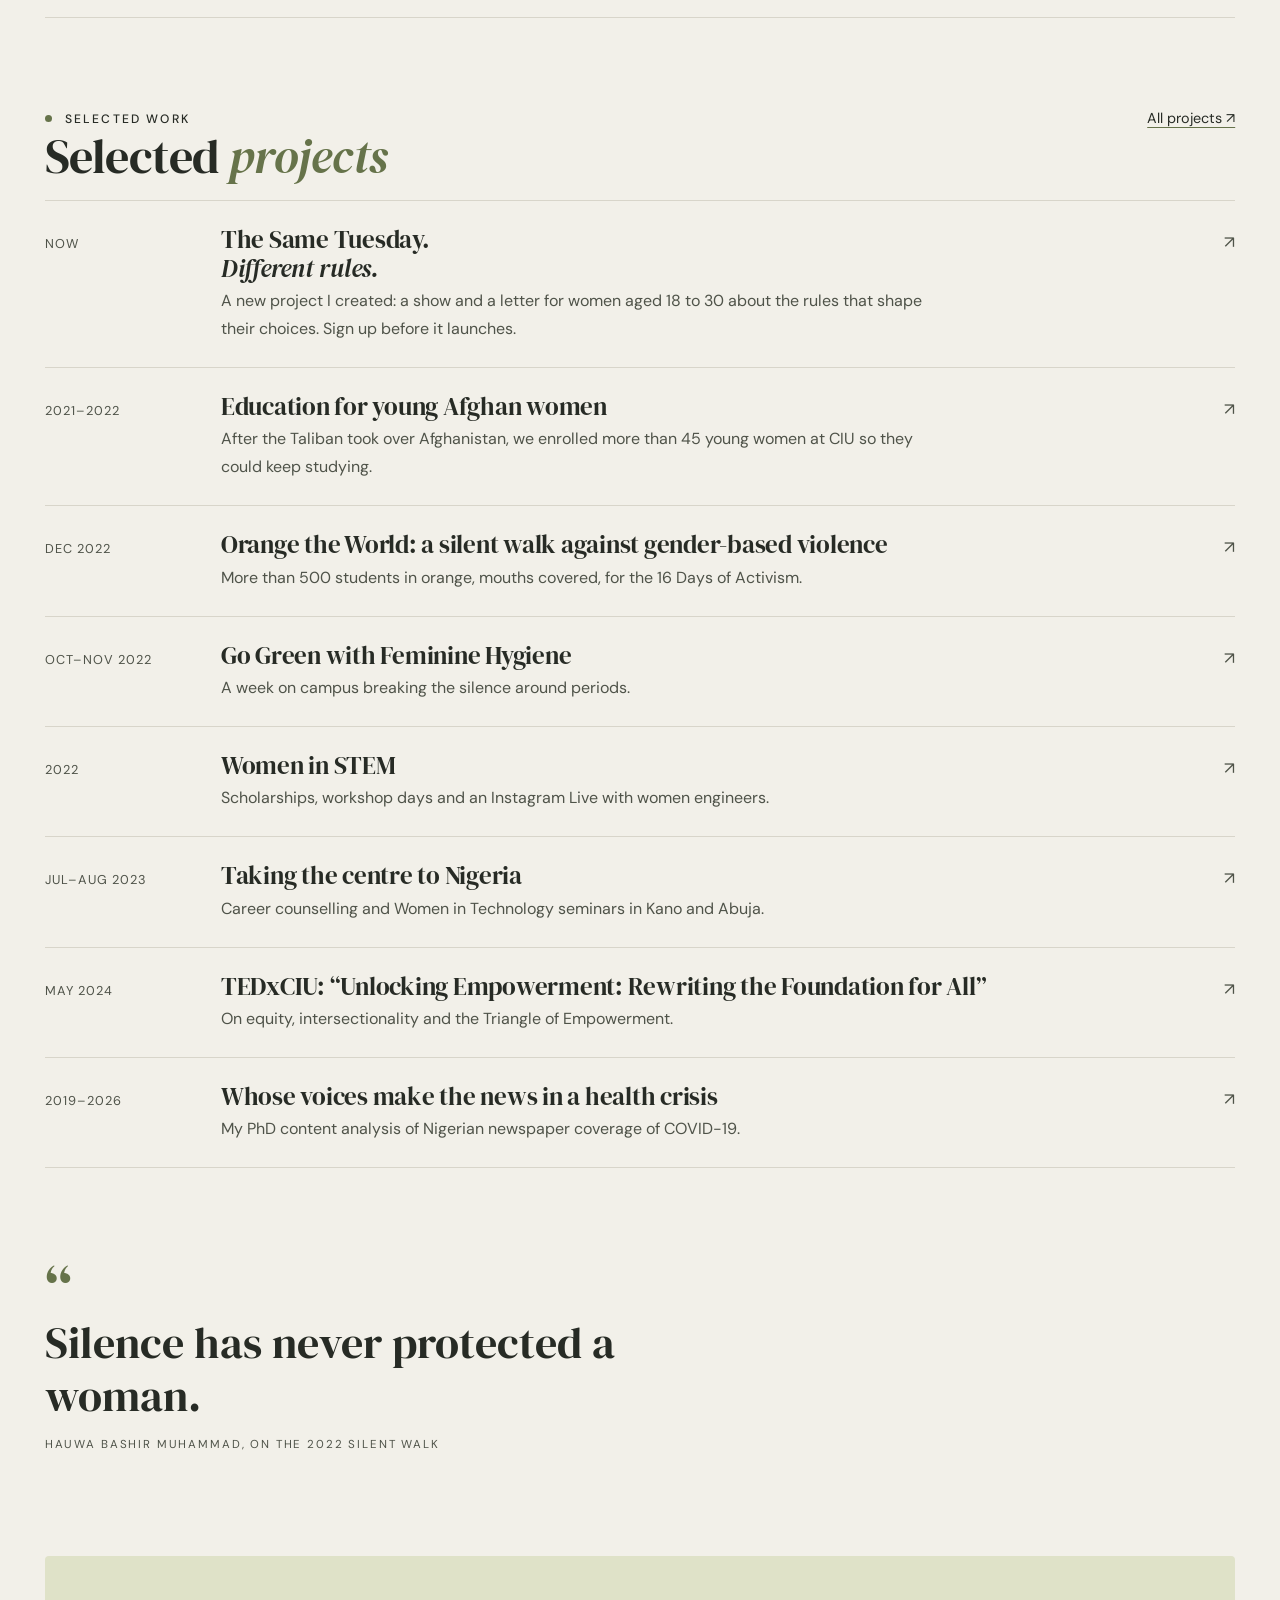
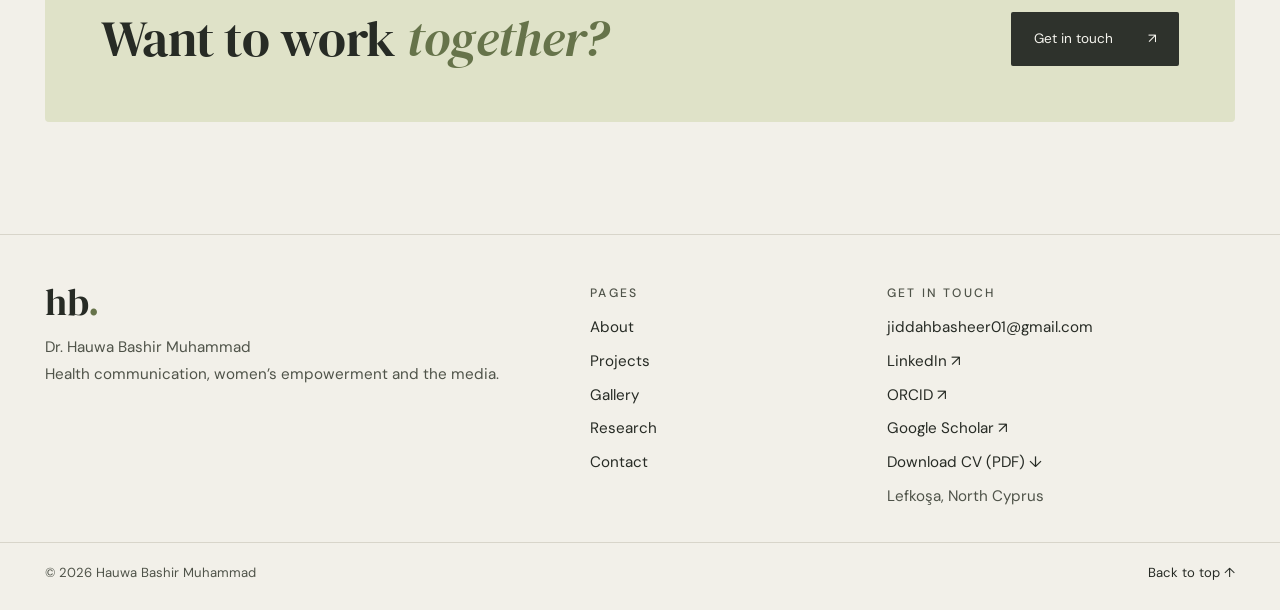
==== commit 27f5d4c3: "Wording: neutral, non-oppositional phrasing across Home, About and Projects Co-Authored-By: Claude O" ====
--- a/index.html
+++ b/index.html
@@ -61,16 +61,16 @@
       <figure class="portrait"><img src="img/web/headshot.jpg" alt="Portrait of Hauwa Bashir Muhammad in a dark blazer and patterned headscarf, seated at a desk." width="720" height="900" loading="lazy"></figure>
       <div class="copy">
         <p class="eyebrow">About me</p>
-        <h2 id="about-title">I look deeper into what women don’t talk about, and into the challenges <em>each woman faces in her own way.</em></h2>
-        <p class="lede">I grew up in northern Nigeria, where reaching a PhD is hard for a woman. The limits set for women like me were never my measure. I made my own way to Cyprus for my PhD, co-founded the Women Empowerment Centre at Cyprus International University with Prof. Dr. Majid Hashemipour, and ran it for five years.</p>
+        <h2 id="about-title">I look at empowerment closely: the things that often go unsaid, and the challenges <em>each woman faces in her own way.</em></h2>
+        <p class="lede">I grew up in northern Nigeria, where reaching a PhD is hard for a woman. I chose to measure myself by what I could do. I made my own way to Cyprus for my PhD, co-founded the Women Empowerment Centre at Cyprus International University with Prof. Dr. Majid Hashemipour, and ran it for five years.</p>
         <p><a class="textlink" href="about.html">Read my story <span aria-hidden="true">↗</span></a></p>
       </div>
     </section>
 
     <div class="facts" aria-label="In figures">
+      <div><strong>30+</strong><span>international female students served a year</span></div>
+      <div><strong>500+</strong><span>students at our walk against gender-based violence, 2022</span></div>
       <div><strong>45+</strong><span>young Afghan women enrolled to keep studying, 2021–22</span></div>
-      <div><strong>500+</strong><span>students at our walk against gender-based violence, 2022</span></div>
-      <div><strong>30+</strong><span>international female students served a year</span></div>
       <div><strong>25+</strong><span>young women into STEM programmes on scholarships</span></div>
       <div><strong>467</strong><span>news articles coded for my PhD</span></div>
     </div>
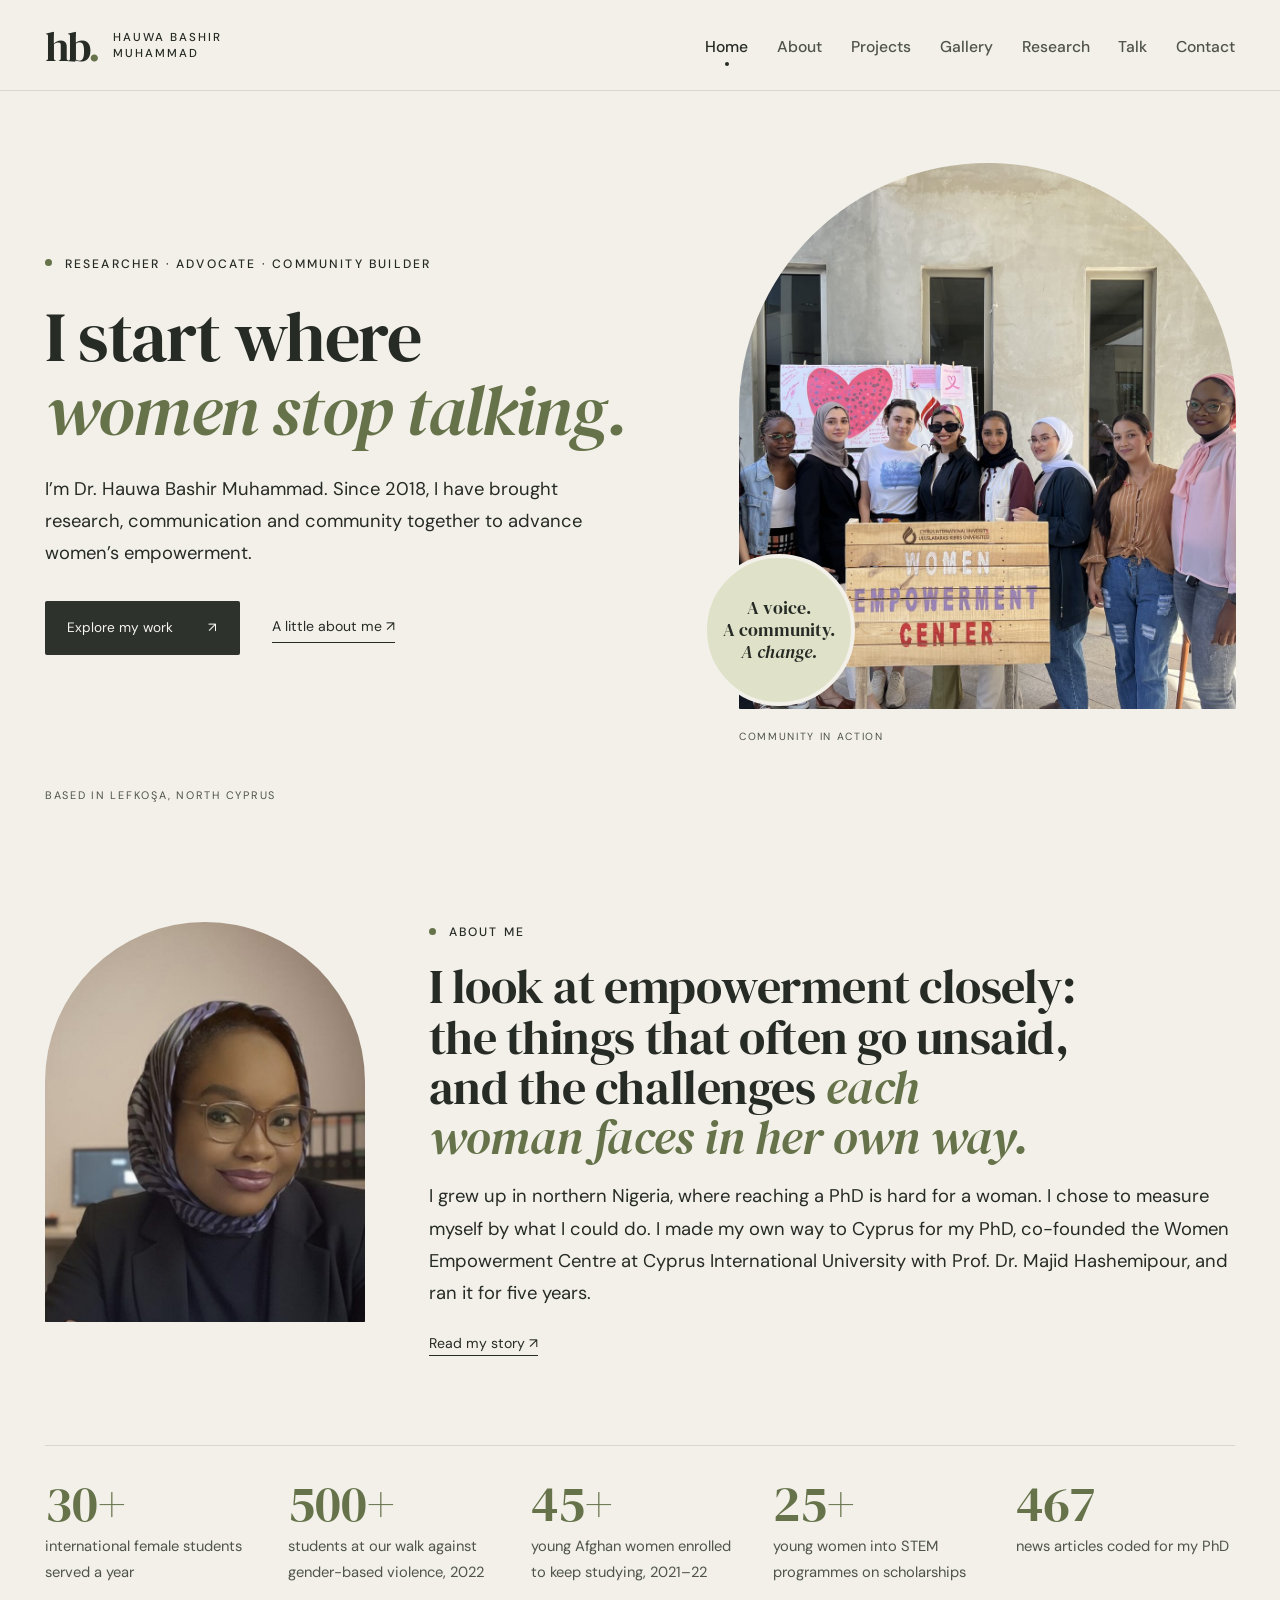
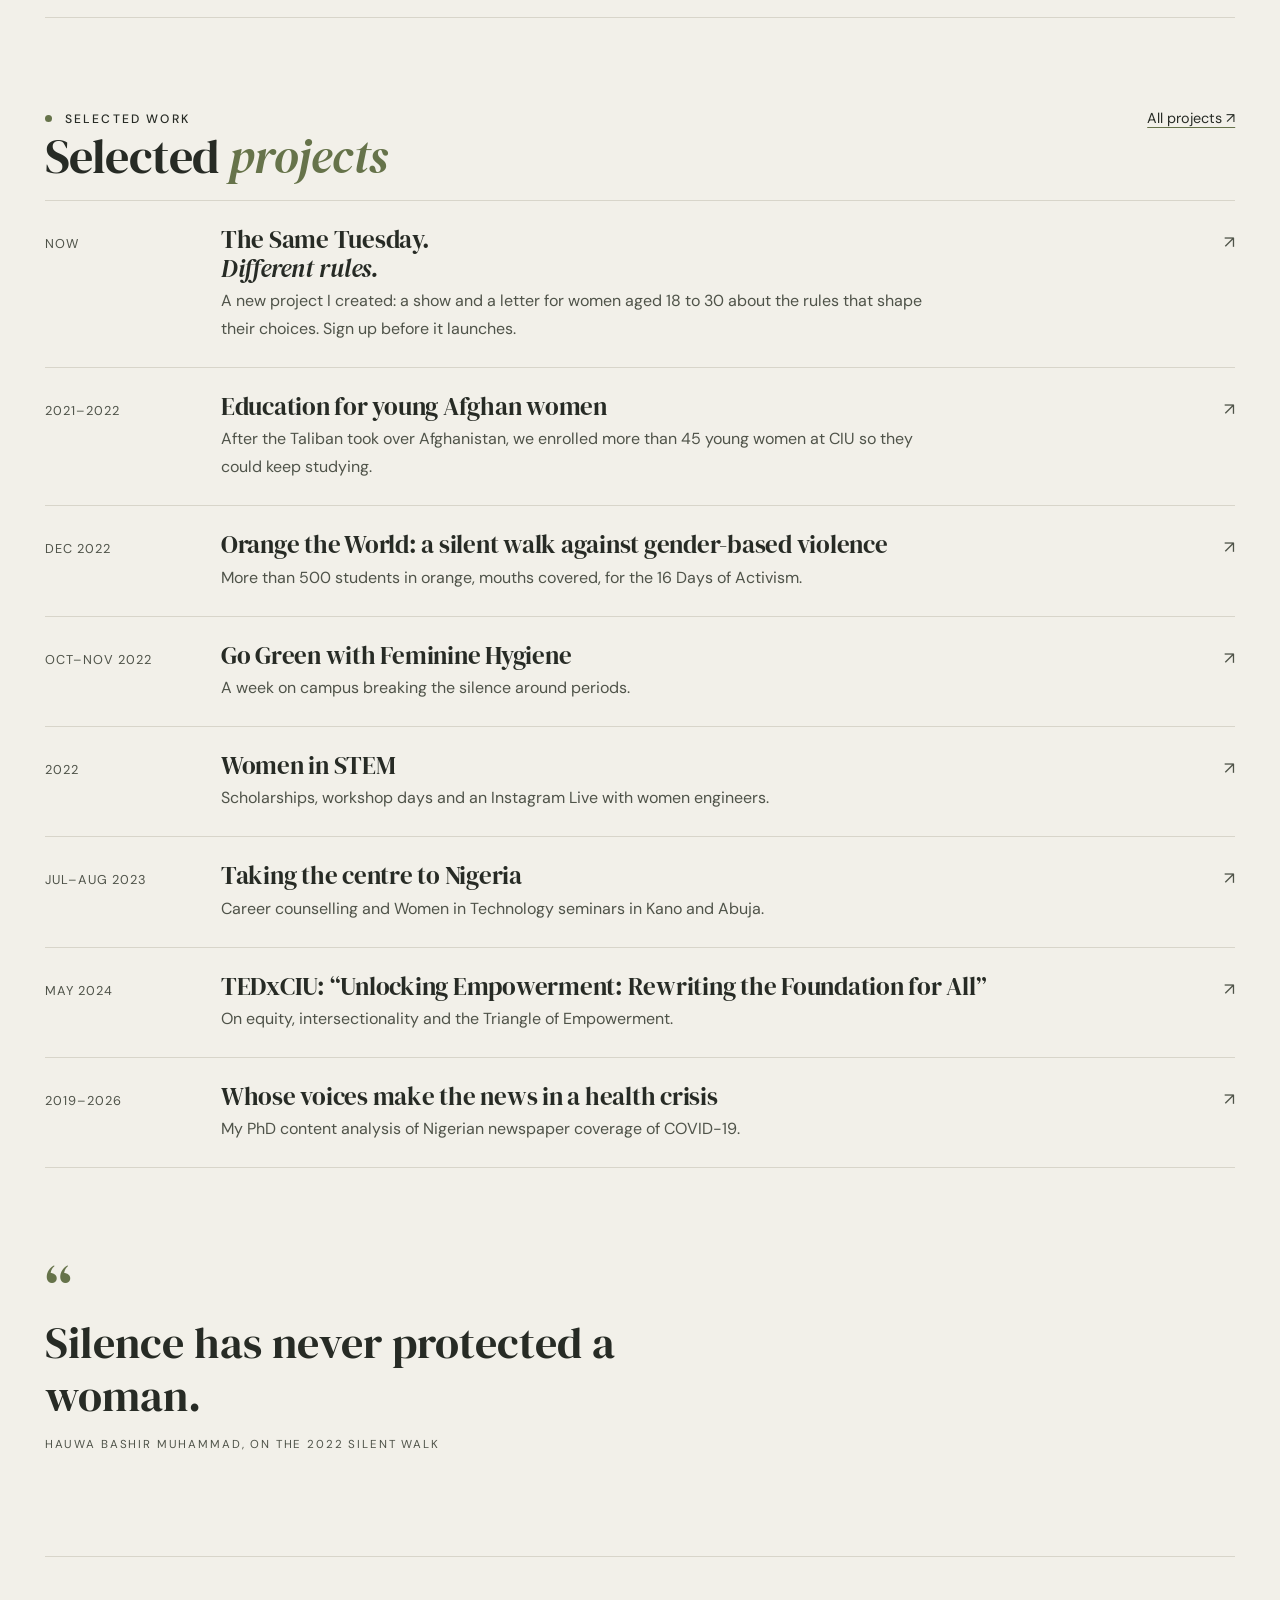
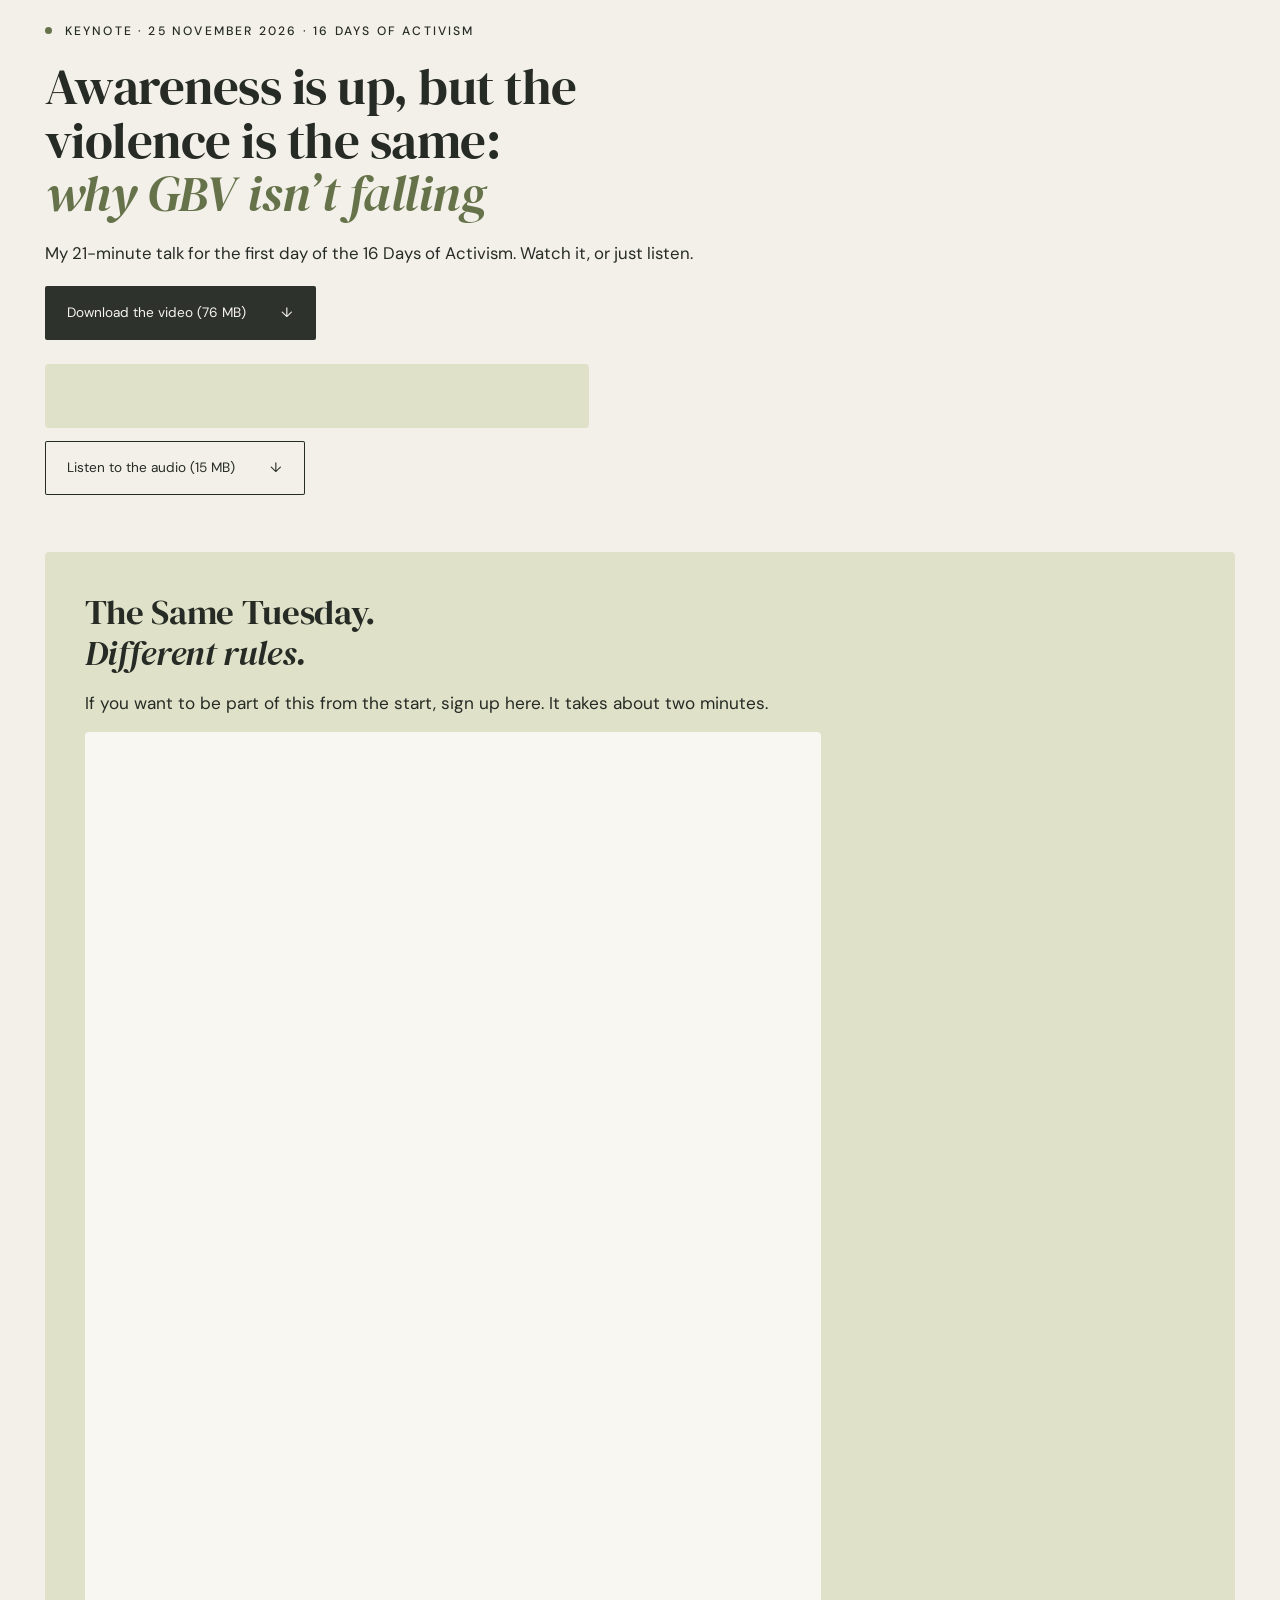
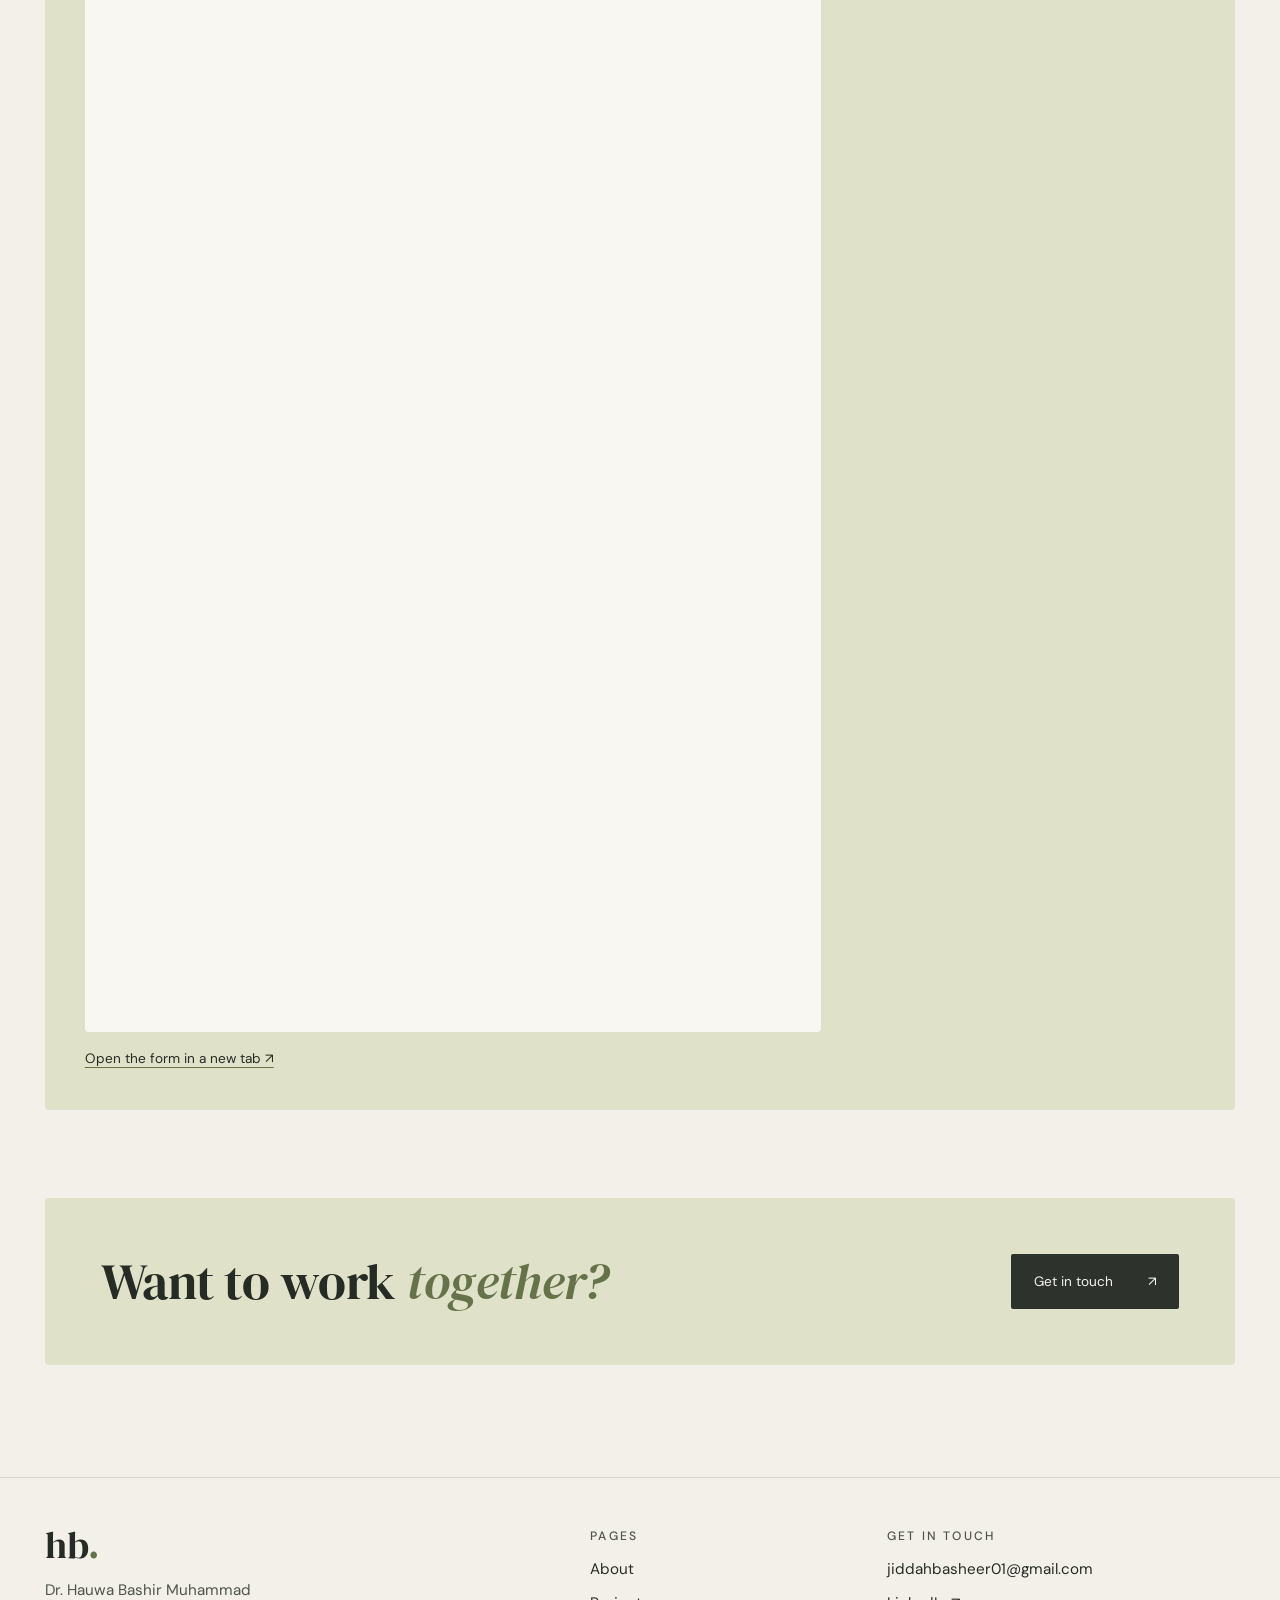
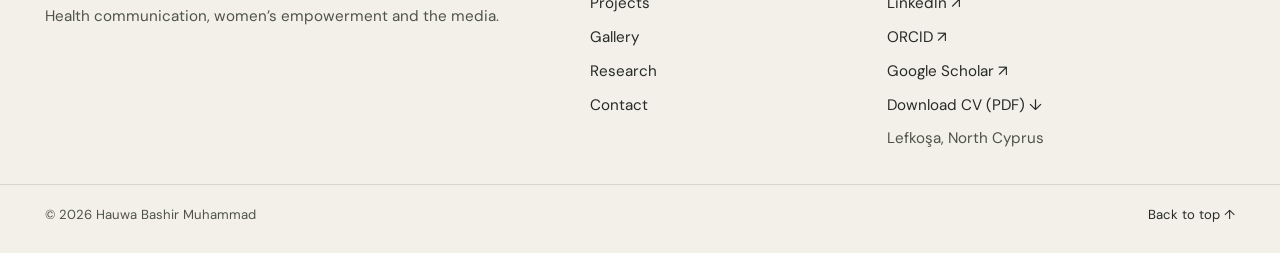
==== commit e7337f22: "Home: add Talk section (keynote video and audio via Google Drive, Same Tuesday sign-up form); add Ta" ====
--- a/index.html
+++ b/index.html
@@ -30,6 +30,7 @@
         <li><a href="projects.html">Projects</a></li>
         <li><a href="gallery.html">Gallery</a></li>
         <li><a href="publications.html">Research</a></li>
+        <li><a href="index.html#talk">Talk</a></li>
         <li><a href="contact.html">Contact</a></li>
       </ul>
     </nav>
@@ -95,6 +96,26 @@
       </blockquote>
     </section>
 
+    <section class="talk" id="talk" aria-labelledby="talk-title">
+      <p class="eyebrow">Keynote · 25 November 2026 · 16 Days of Activism</p>
+      <h2 id="talk-title">Awareness is up, but the violence is the same: <em>why GBV isn’t falling</em></h2>
+      <p class="talk-line">My 21-minute talk for the first day of the 16 Days of Activism. Watch it, or just listen.</p>
+      <div class="talk-actions">
+        <a class="btn" href="https://drive.google.com/uc?export=download&amp;id=1x7k8erVY1Ix6LKvfbqP41xQEgb1Qi7mJ">Download the video (76 MB) <span aria-hidden="true">↓</span></a>
+      </div>
+      <div class="talk-audio">
+        <iframe src="https://drive.google.com/file/d/154-rFGHR26NpXOwdAOXas9PZN15pCWPM/preview" title="Audio of the keynote: Awareness is up, but the violence is the same" loading="lazy" allow="autoplay"></iframe>
+        <a class="btn btn-quiet" href="https://drive.google.com/uc?export=download&amp;id=154-rFGHR26NpXOwdAOXas9PZN15pCWPM">Listen to the audio (15 MB) <span aria-hidden="true">↓</span></a>
+      </div>
+
+      <div class="talk-signup">
+        <h3>The Same Tuesday.<br><em>Different rules.</em></h3>
+        <p>If you want to be part of this from the start, sign up here. It takes about two minutes.</p>
+        <iframe class="talk-form" src="https://docs.google.com/forms/d/e/1FAIpQLScjG7p_repqd9JSnUD99NRxYgI8LmQuSvP701-MYbftIwq5IA/viewform?embedded=true" title="Sign-up form for The Same Tuesday" loading="lazy">Loading…</iframe>
+        <p class="small-note"><a href="https://docs.google.com/forms/d/e/1FAIpQLScjG7p_repqd9JSnUD99NRxYgI8LmQuSvP701-MYbftIwq5IA/viewform" target="_blank" rel="noopener">Open the form in a new tab ↗</a></p>
+      </div>
+    </section>
+
     <section class="cta">
       <h2>Want to work <em>together?</em></h2>
       <a class="btn" href="contact.html">Get in touch <span aria-hidden="true">↗</span></a>
--- a/styles.css
+++ b/styles.css
@@ -265,3 +265,19 @@
 .st-signup .btn { justify-self: start; }
 .st-qr { max-width: 11rem; }
 @media (max-width: 820px) { .st-panel { grid-template-columns: 1fr; } }
+
+/* Talk section (home page) */
+.talk { display: grid; gap: 1.1rem; border-top: 1px solid var(--rule); padding-top: clamp(2.5rem, 6vw, 4rem); scroll-margin-top: 1rem; }
+.talk h2 { font-size: clamp(2rem, 1.4rem + 2.4vw, 3.2rem); max-width: 22ch; }
+.talk-line { max-width: var(--measure); margin: 0; font-size: 1.05rem; }
+.talk-actions { display: flex; flex-wrap: wrap; gap: 0.8rem; }
+.talk-audio { display: grid; gap: 0.8rem; max-width: 34rem; margin-top: 0.4rem; }
+.talk-audio iframe { width: 100%; height: 64px; border: 0; border-radius: 4px; background: var(--sage); }
+.btn-quiet { background: transparent; color: var(--ink); box-shadow: inset 0 0 0 1px currentColor; justify-self: start; }
+.btn-quiet:hover { color: var(--ink); }
+.talk .btn { max-width: 100%; }
+.talk-signup { display: grid; gap: 0.9rem; margin-top: clamp(1.5rem, 4vw, 2.5rem); background: var(--sage); border-radius: 4px; padding: clamp(1.2rem, 4vw, 2.5rem); }
+.talk-signup h3 { font-size: clamp(1.6rem, 1.2rem + 1.4vw, 2.2rem); }
+.talk-signup p { margin: 0; max-width: var(--measure); }
+.talk-form { width: 100%; max-width: 46rem; height: 1900px; border: 0; border-radius: 4px; background: var(--surface); }
+@media (max-width: 560px) { .talk-form { height: 2500px; } .talk .btn { gap: 1rem; } }
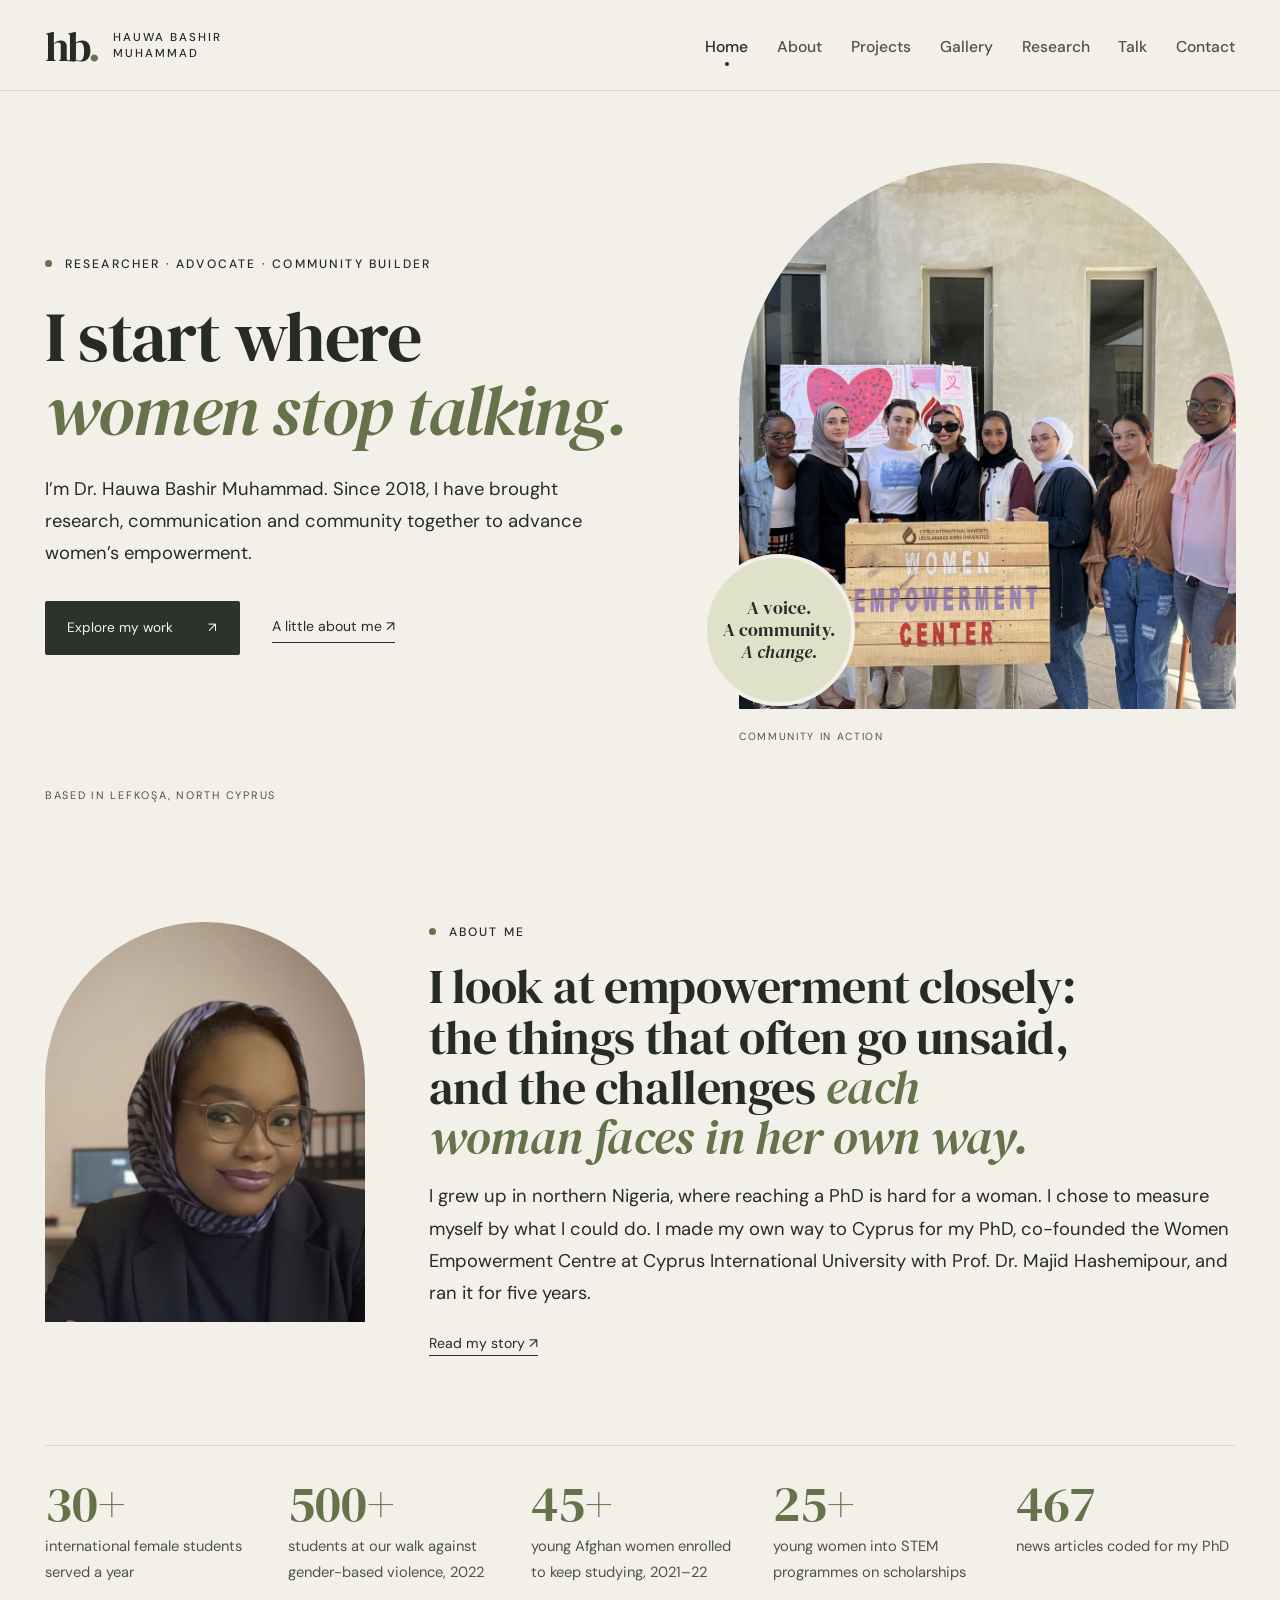
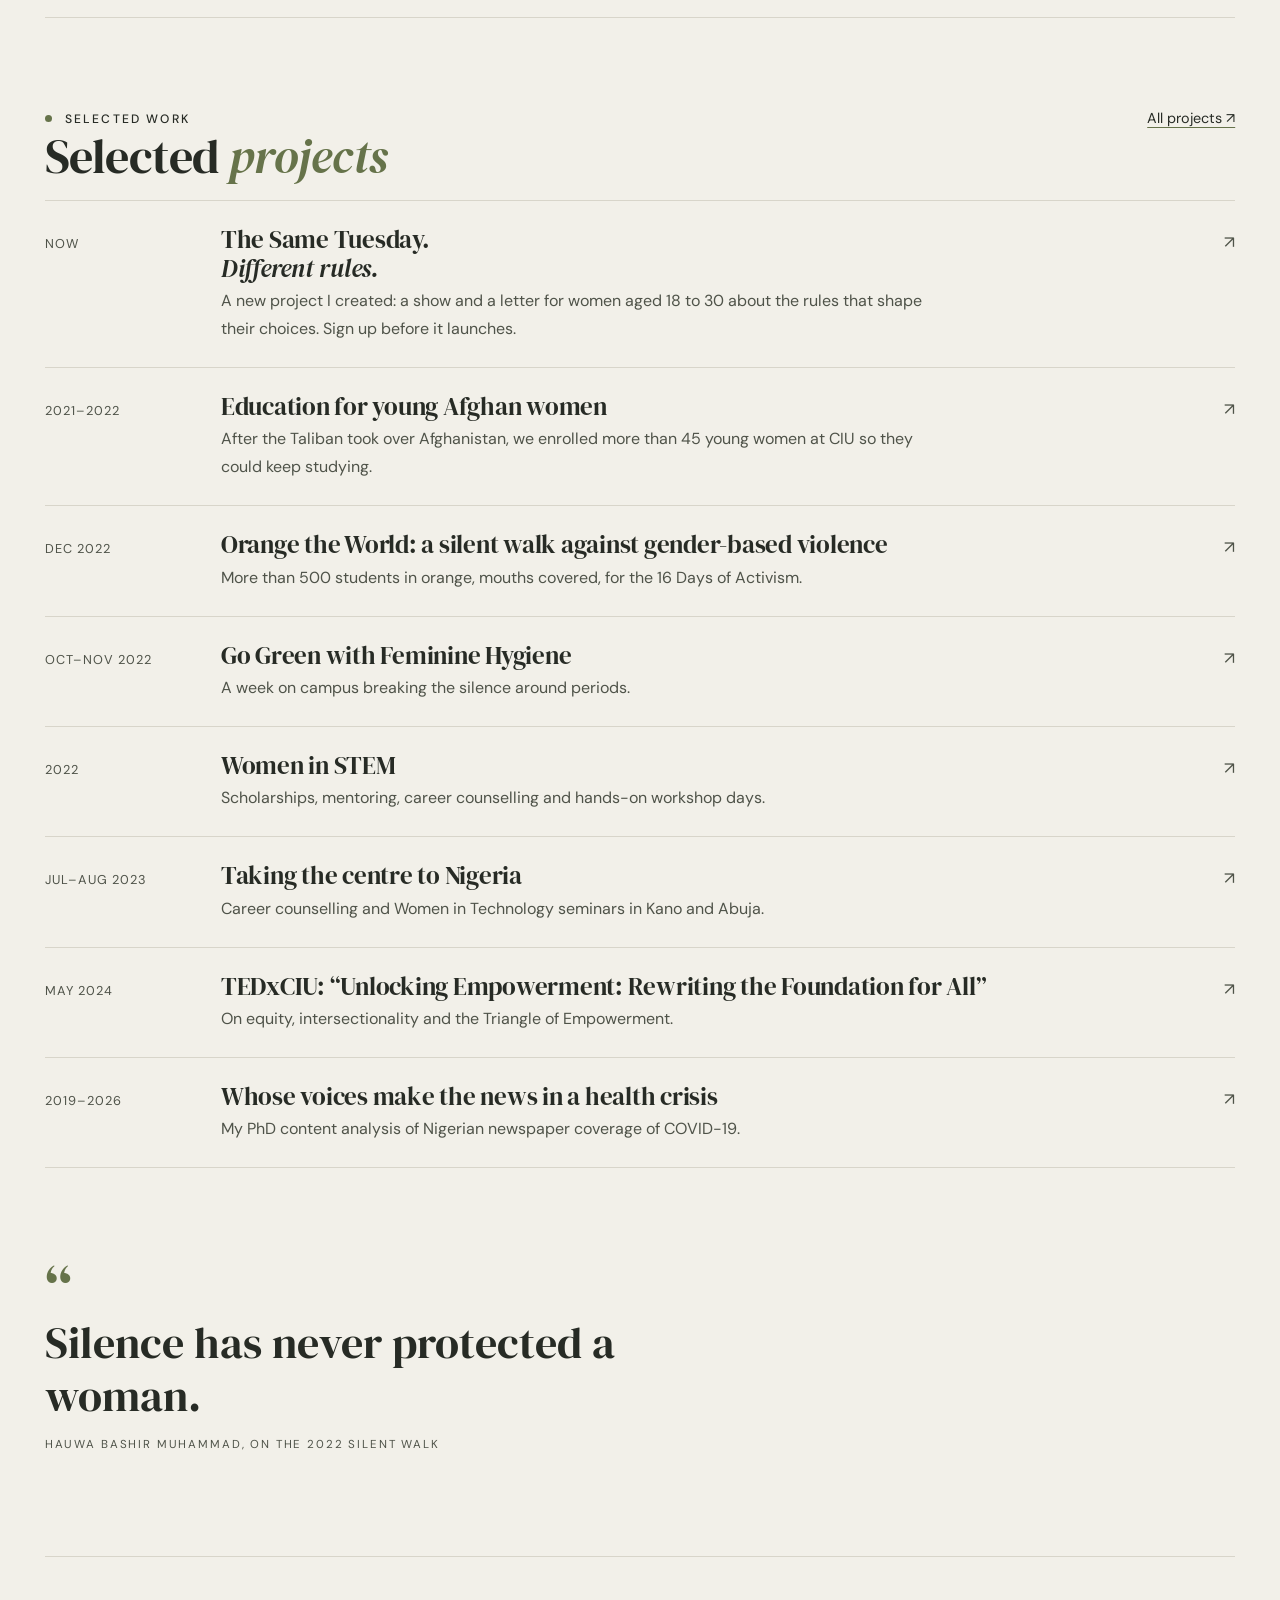
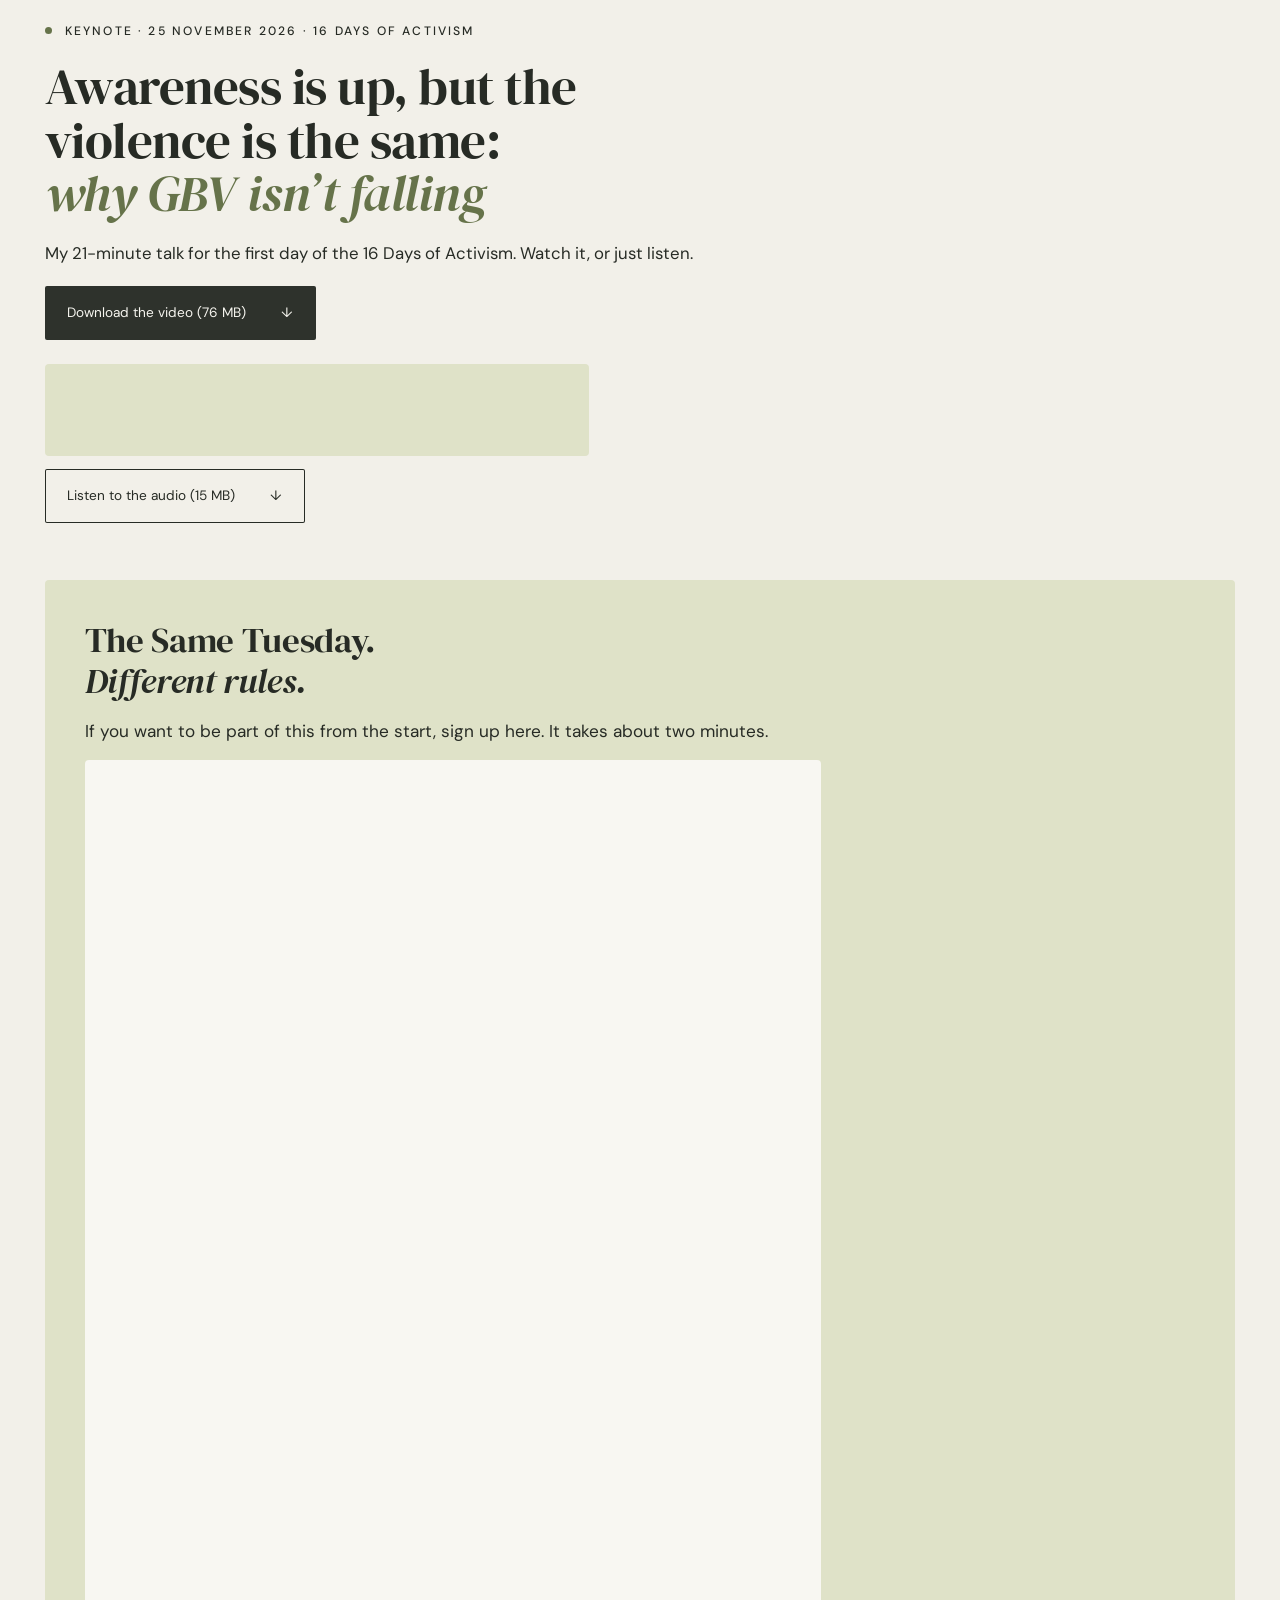
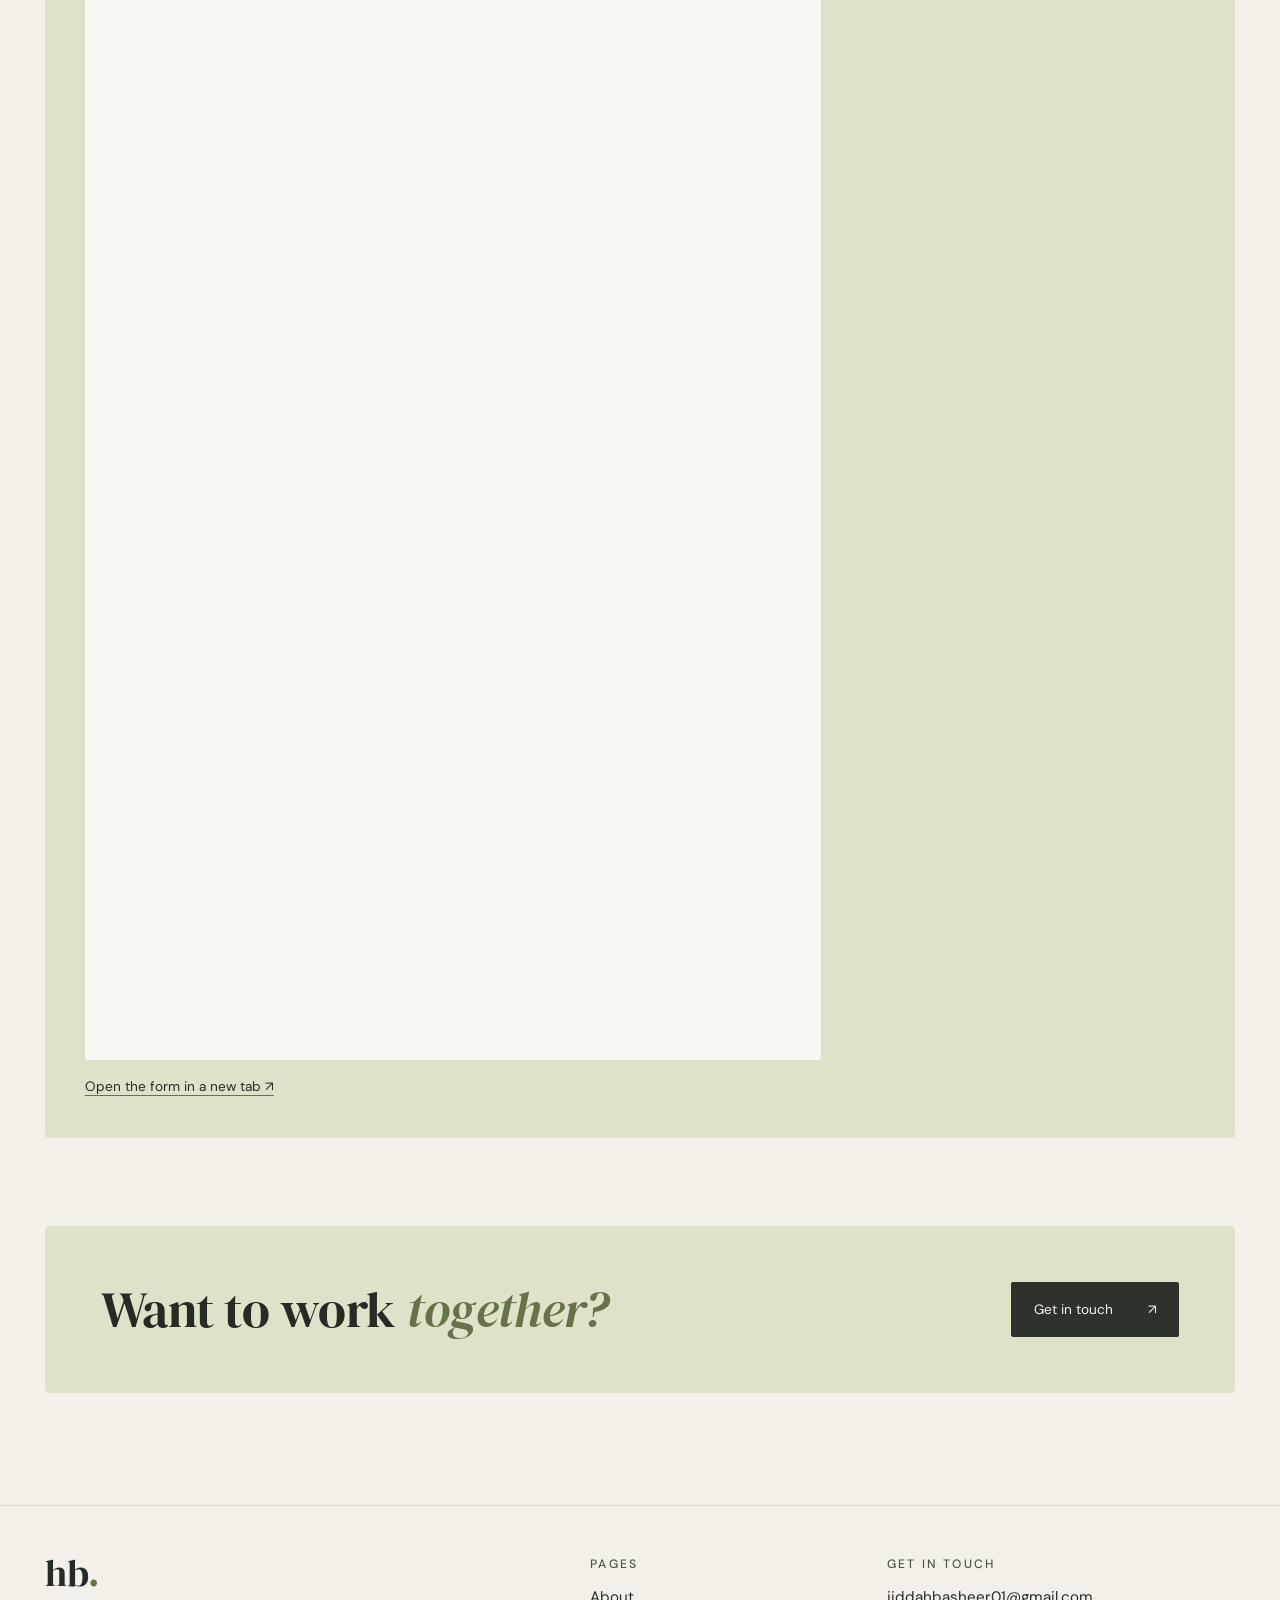
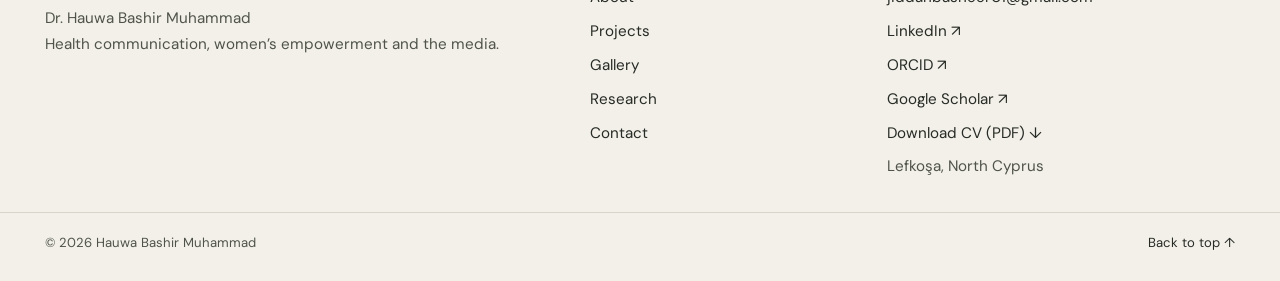
==== commit 3a63dd05: "Women in STEM: focus on mentoring, career counselling and hands-on work; remove Instagram Live Co-Au" ====
--- a/index.html
+++ b/index.html
@@ -83,7 +83,7 @@
         <li><a href="projects.html#afghan"><span class="yr">2021–2022</span><span class="text"><h3>Education for young Afghan women</h3><p>After the Taliban took over Afghanistan, we enrolled more than 45 young women at CIU so they could keep studying.</p></span></a></li>
         <li><a href="projects.html#orange"><span class="yr">Dec 2022</span><span class="text"><h3>Orange the World: a silent walk against gender-based violence</h3><p>More than 500 students in orange, mouths covered, for the 16 Days of Activism.</p></span></a></li>
         <li><a href="projects.html#green"><span class="yr">Oct–Nov 2022</span><span class="text"><h3>Go Green with Feminine Hygiene</h3><p>A week on campus breaking the silence around periods.</p></span></a></li>
-        <li><a href="projects.html#stem"><span class="yr">2022</span><span class="text"><h3>Women in STEM</h3><p>Scholarships, workshop days and an Instagram Live with women engineers.</p></span></a></li>
+        <li><a href="projects.html#stem"><span class="yr">2022</span><span class="text"><h3>Women in STEM</h3><p>Scholarships, mentoring, career counselling and hands-on workshop days.</p></span></a></li>
         <li><a href="projects.html#nigeria"><span class="yr">Jul–Aug 2023</span><span class="text"><h3>Taking the centre to Nigeria</h3><p>Career counselling and Women in Technology seminars in Kano and Abuja.</p></span></a></li>
         <li><a href="publications.html#talks"><span class="yr">May 2024</span><span class="text"><h3>TEDxCIU: “Unlocking Empowerment: Rewriting the Foundation for All”</h3><p>On equity, intersectionality and the Triangle of Empowerment.</p></span></a></li>
         <li><a href="publications.html#thesis"><span class="yr">2019–2026</span><span class="text"><h3>Whose voices make the news in a health crisis</h3><p>My PhD content analysis of Nigerian newspaper coverage of COVID-19.</p></span></a></li>
--- a/styles.css
+++ b/styles.css
@@ -272,7 +272,7 @@
 .talk-line { max-width: var(--measure); margin: 0; font-size: 1.05rem; }
 .talk-actions { display: flex; flex-wrap: wrap; gap: 0.8rem; }
 .talk-audio { display: grid; gap: 0.8rem; max-width: 34rem; margin-top: 0.4rem; }
-.talk-audio iframe { width: 100%; height: 64px; border: 0; border-radius: 4px; background: var(--sage); }
+.talk-audio iframe { width: 100%; height: 92px; border: 0; border-radius: 4px; background: var(--sage); }
 .btn-quiet { background: transparent; color: var(--ink); box-shadow: inset 0 0 0 1px currentColor; justify-self: start; }
 .btn-quiet:hover { color: var(--ink); }
 .talk .btn { max-width: 100%; }
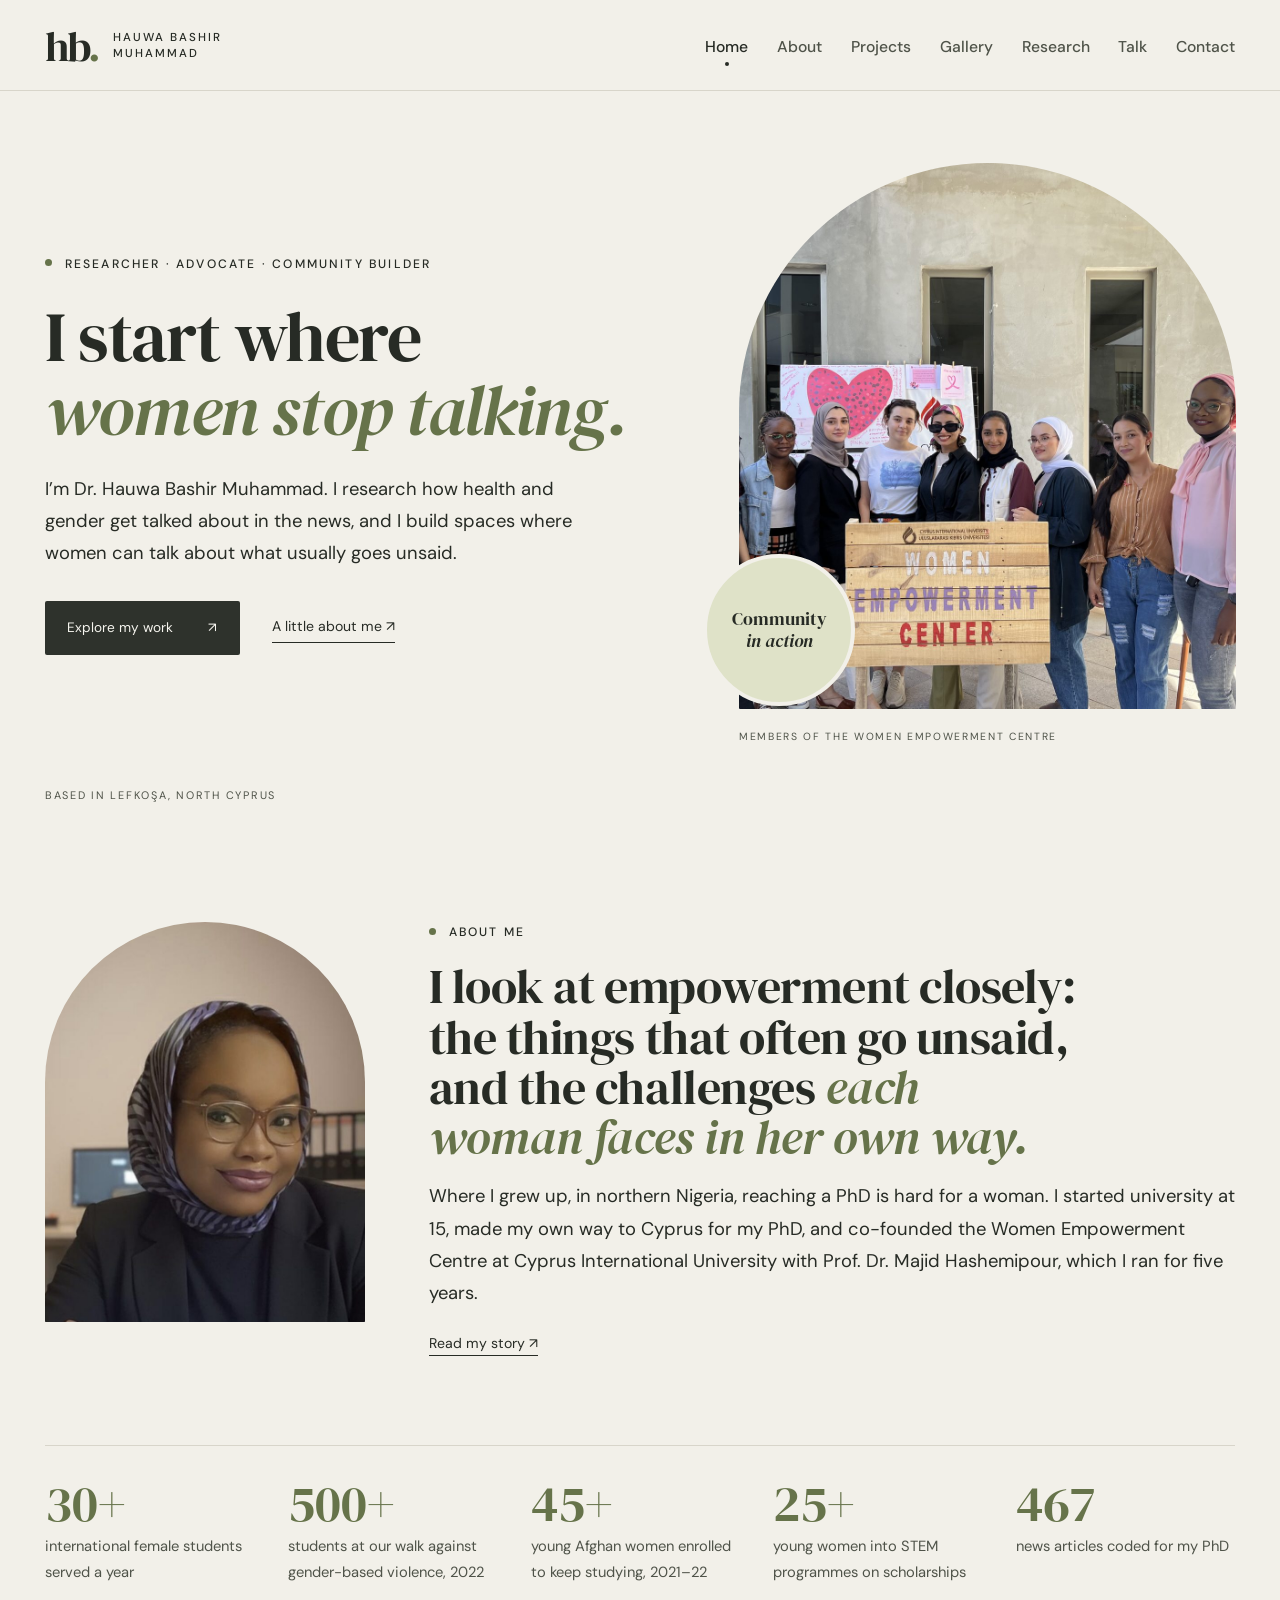
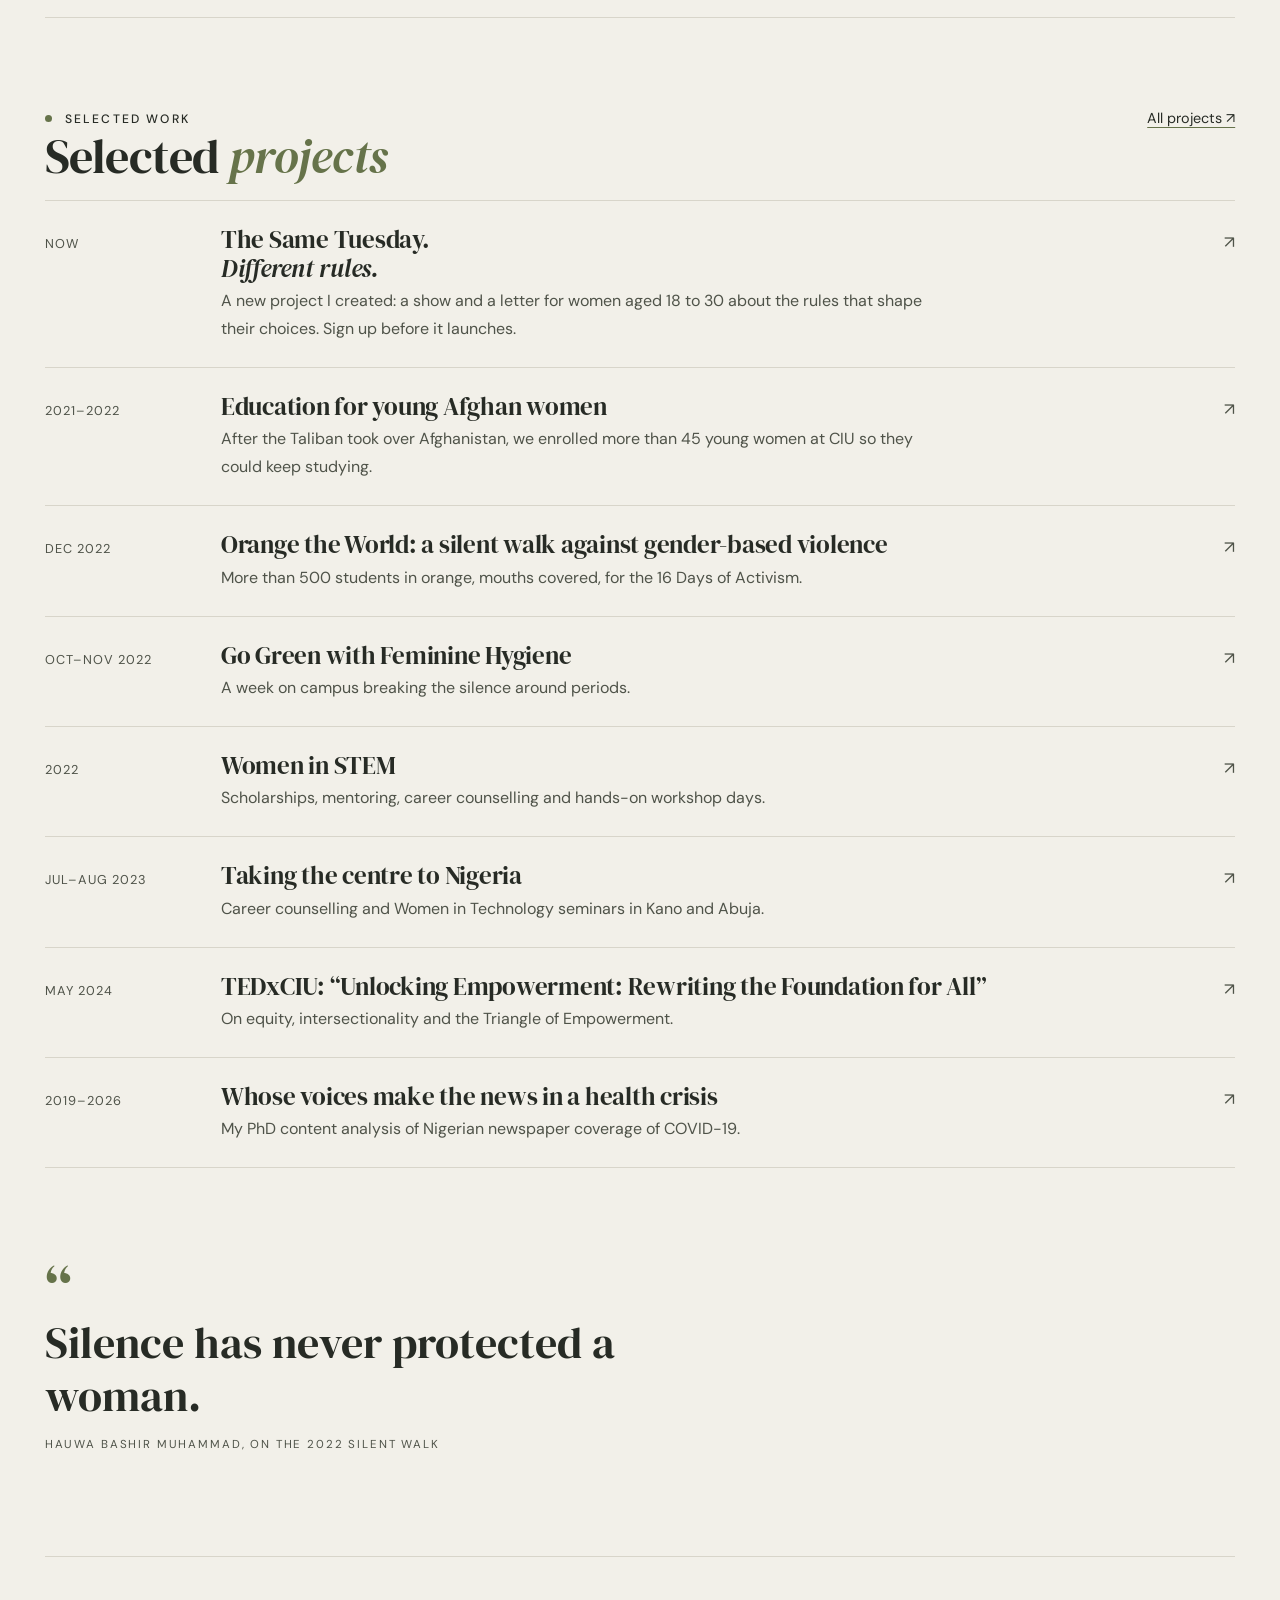
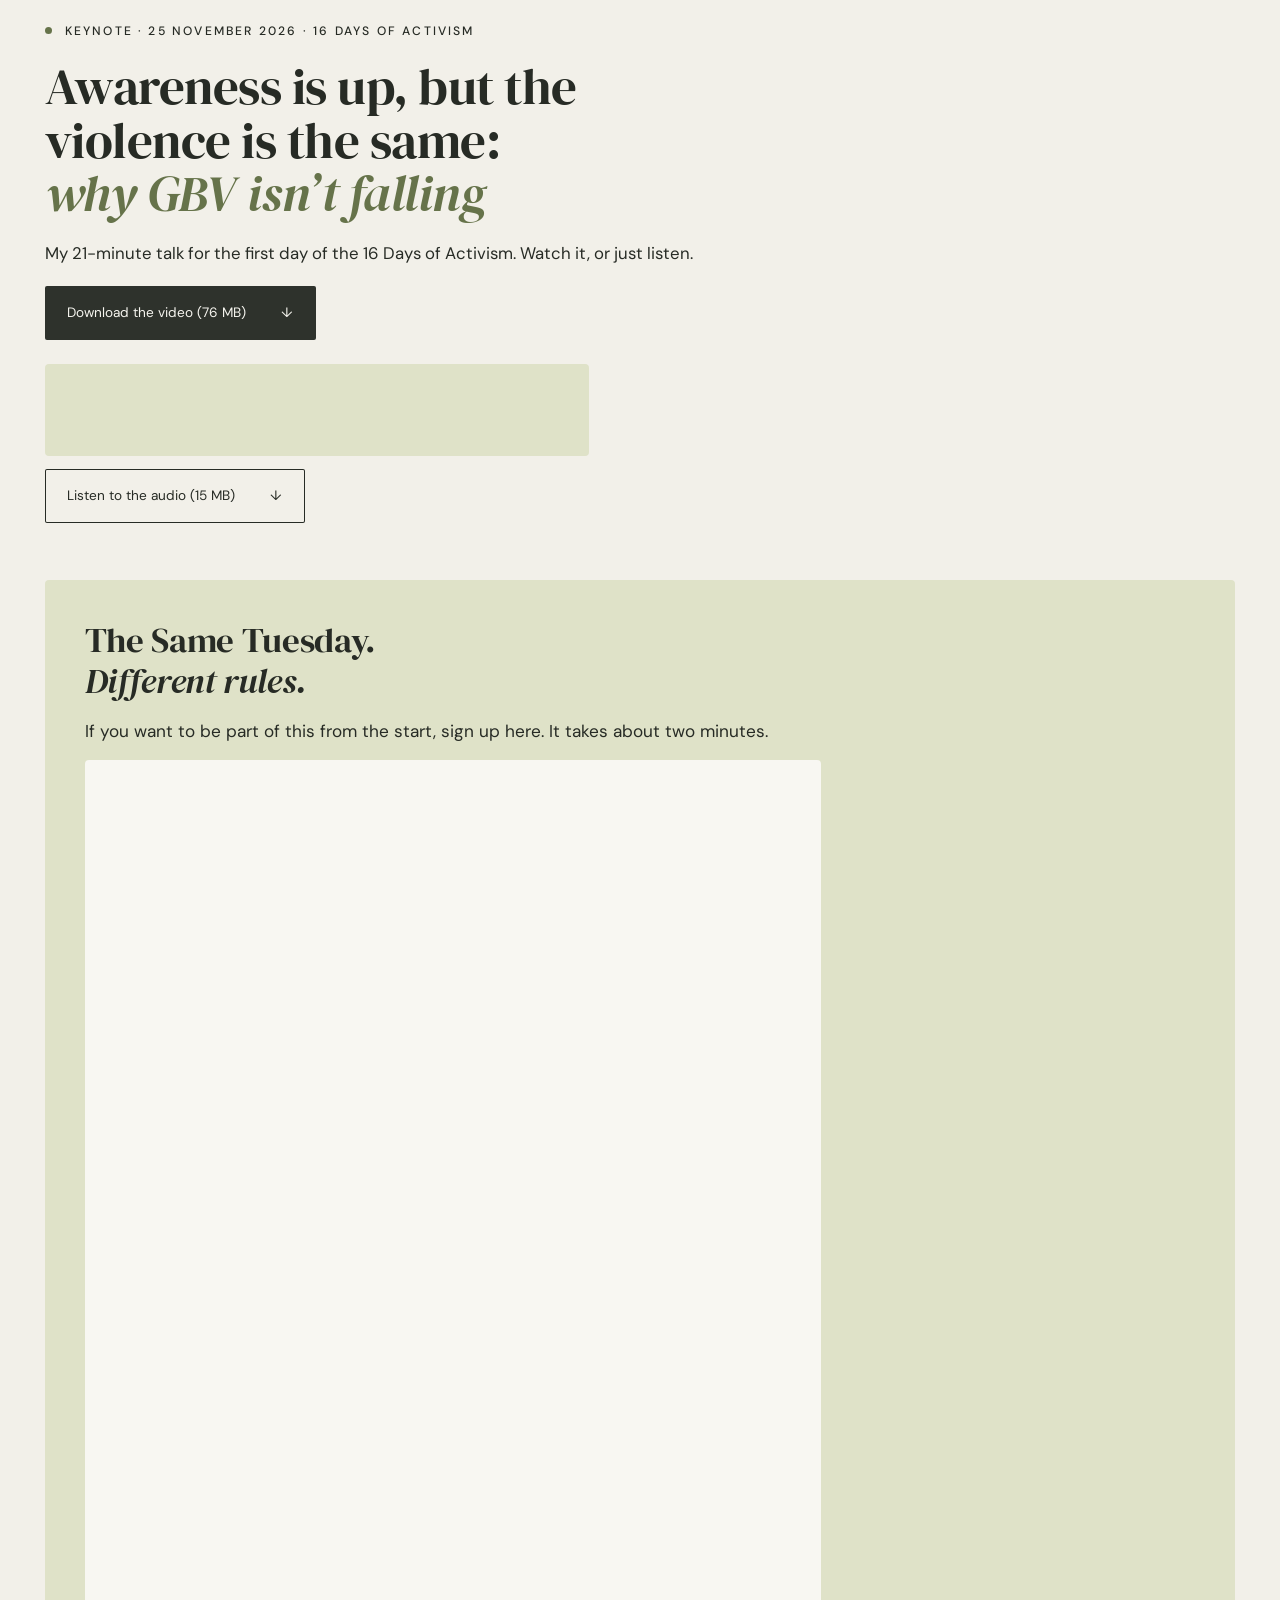
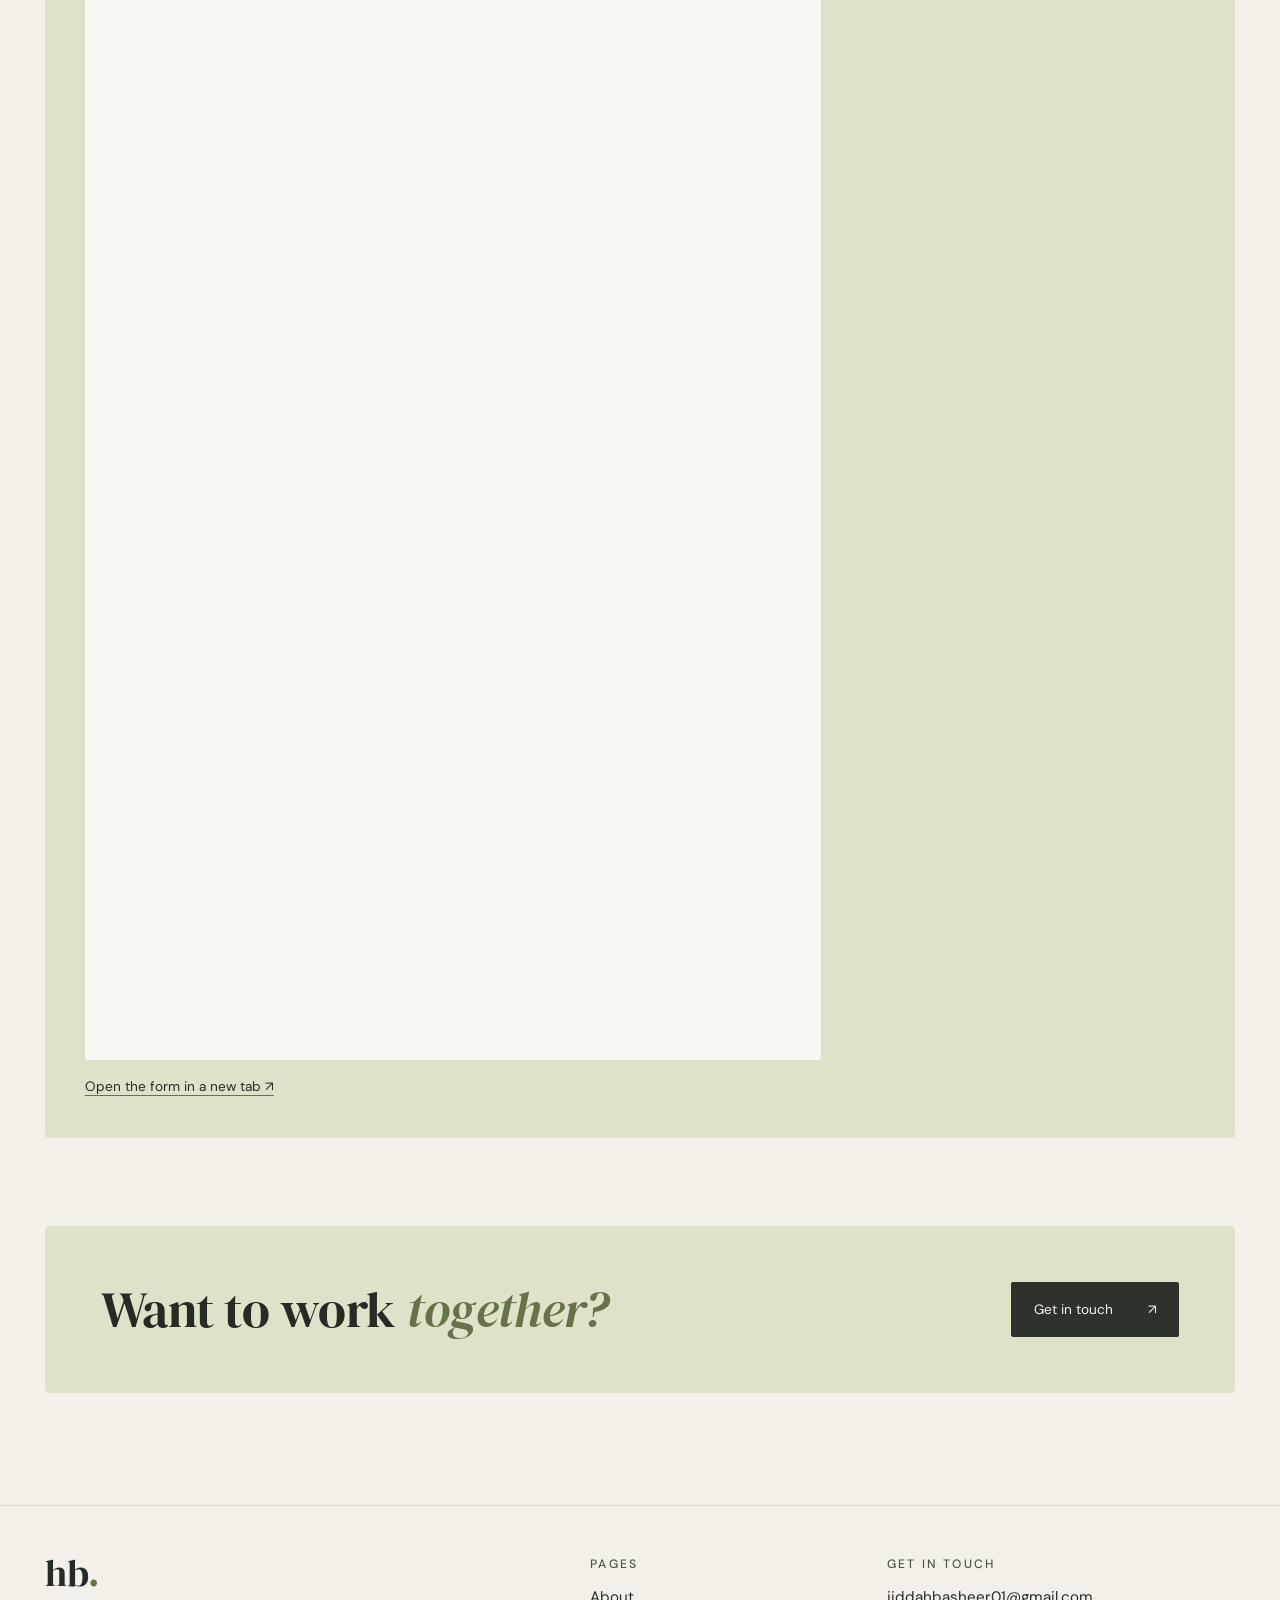
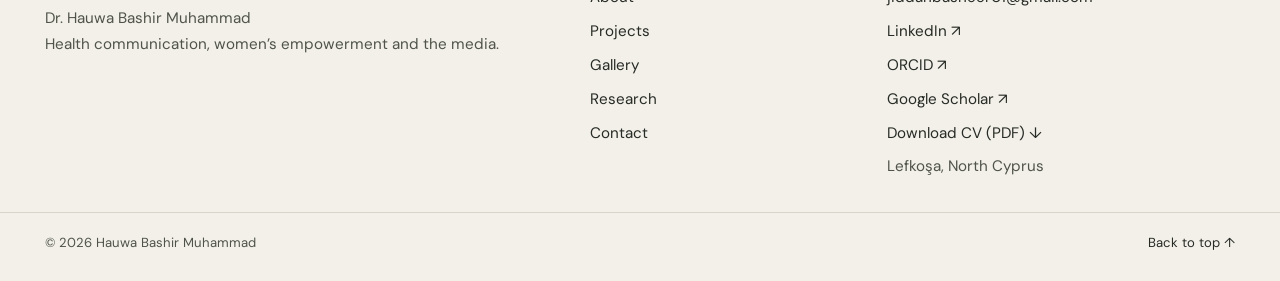
==== commit 04d6e1ae: "Content review: home intro and teaser, About lede, Now section, captions, descriptions Co-Authored-B" ====
--- a/index.html
+++ b/index.html
@@ -4,10 +4,10 @@
 <meta charset="utf-8">
 <meta name="viewport" content="width=device-width, initial-scale=1, viewport-fit=cover">
 <title>Hauwa Bashir Muhammad</title>
-<meta name="description" content="Dr. Hauwa Bashir Muhammad: research, communication and community for women's empowerment.">
+<meta name="description" content="Health communication researcher in North Cyprus. PhD, Cyprus International University. Women’s health, gender and the news.">
 <meta property="og:type" content="website">
 <meta property="og:title" content="Hauwa Bashir Muhammad">
-<meta property="og:description" content="Dr. Hauwa Bashir Muhammad: research, communication and community for women's empowerment.">
+<meta property="og:description" content="Health communication researcher in North Cyprus. PhD, Cyprus International University. Women’s health, gender and the news.">
 <meta property="og:url" content="https://drhauwabashir.com/">
 <meta property="og:image" content="https://drhauwabashir.com/img/web/headshot.jpg">
 <meta name="twitter:card" content="summary">
@@ -44,7 +44,7 @@
       <div class="hero-text">
         <p class="eyebrow">Researcher · Advocate · Community builder</p>
         <h1 id="hero-title">I start where <em>women stop talking.</em></h1>
-        <p class="hero-intro">I’m Dr. Hauwa Bashir Muhammad. Since 2018, I have brought research, communication and community together to advance women’s empowerment.</p>
+        <p class="hero-intro">I’m Dr. Hauwa Bashir Muhammad. I research how health and gender get talked about in the news, and I build spaces where women can talk about what usually goes unsaid.</p>
         <div class="hero-actions">
           <a class="btn" href="projects.html">Explore my work <span aria-hidden="true">↗</span></a>
           <a class="textlink" href="about.html">A little about me <span aria-hidden="true">↗</span></a>
@@ -52,8 +52,8 @@
       </div>
       <figure class="arch">
         <img src="img/web/hero-team.jpg" alt="Members of the Women Empowerment Centre standing around the centre's wooden sign on campus, with a campaign heart wall behind them." width="1600" height="1200">
-        <span class="badge" aria-hidden="true">A voice.<br>A community.<br><em>A change.</em></span>
-        <figcaption>Community in action</figcaption>
+        <span class="badge" aria-hidden="true">Community<br><em>in action</em></span>
+        <figcaption>Members of the Women Empowerment Centre</figcaption>
       </figure>
     </section>
     <p class="based">Based in Lefkoşa, North Cyprus</p>
@@ -63,7 +63,7 @@
       <div class="copy">
         <p class="eyebrow">About me</p>
         <h2 id="about-title">I look at empowerment closely: the things that often go unsaid, and the challenges <em>each woman faces in her own way.</em></h2>
-        <p class="lede">I grew up in northern Nigeria, where reaching a PhD is hard for a woman. I chose to measure myself by what I could do. I made my own way to Cyprus for my PhD, co-founded the Women Empowerment Centre at Cyprus International University with Prof. Dr. Majid Hashemipour, and ran it for five years.</p>
+        <p class="lede">Where I grew up, in northern Nigeria, reaching a PhD is hard for a woman. I started university at 15, made my own way to Cyprus for my PhD, and co-founded the Women Empowerment Centre at Cyprus International University with Prof. Dr. Majid Hashemipour, which I ran for five years.</p>
         <p><a class="textlink" href="about.html">Read my story <span aria-hidden="true">↗</span></a></p>
       </div>
     </section>
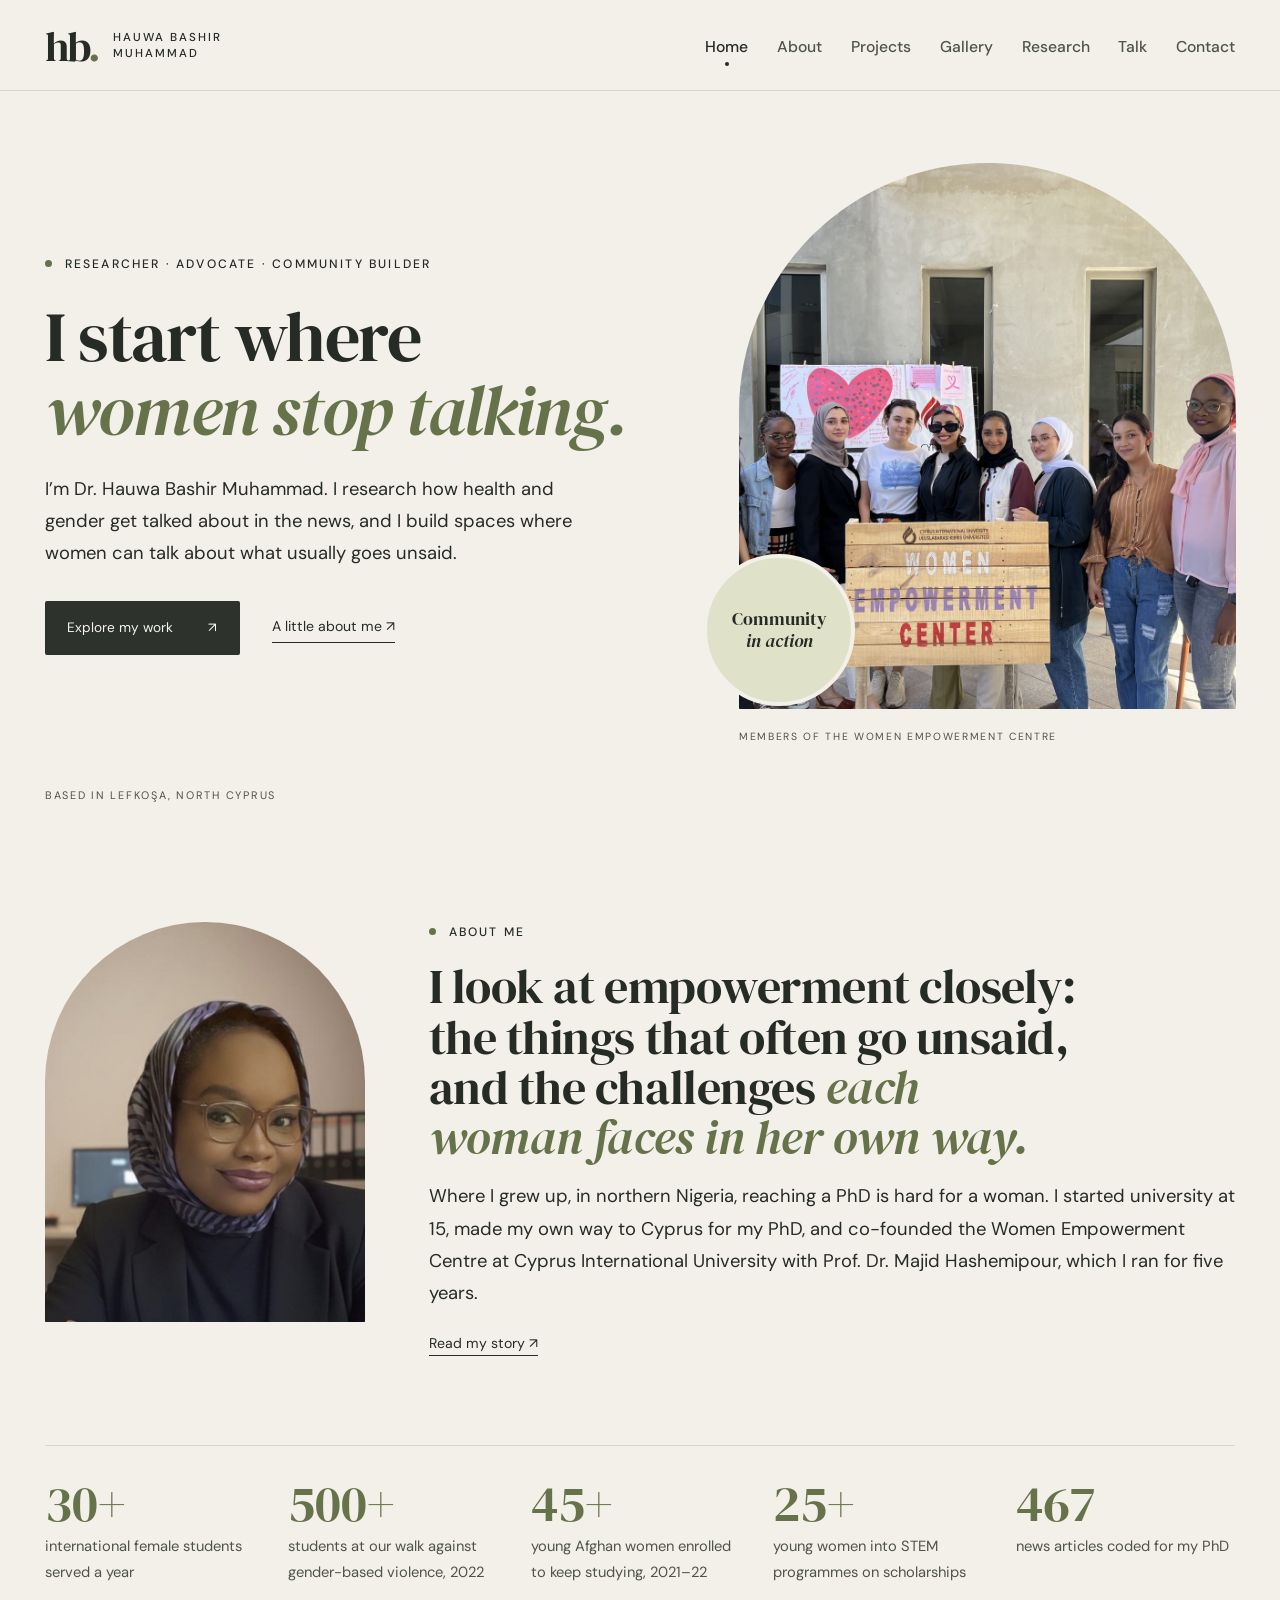
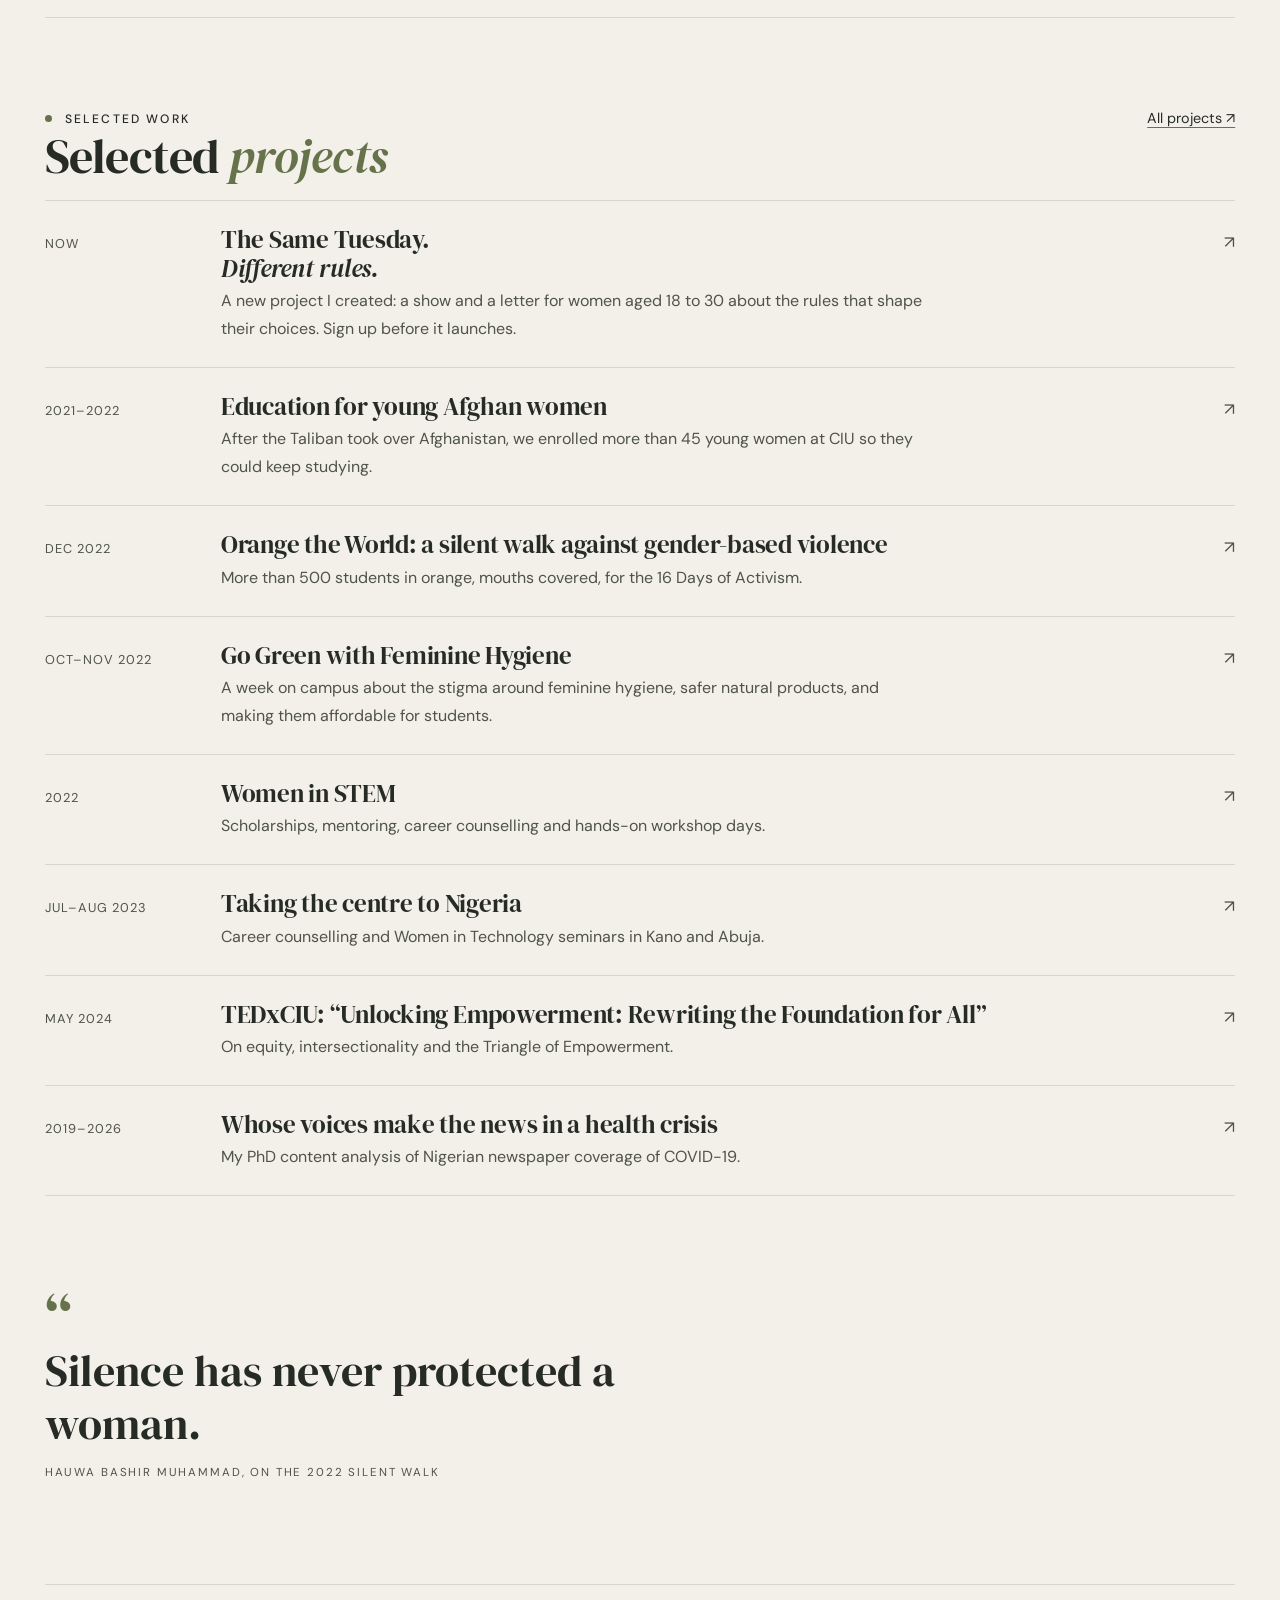
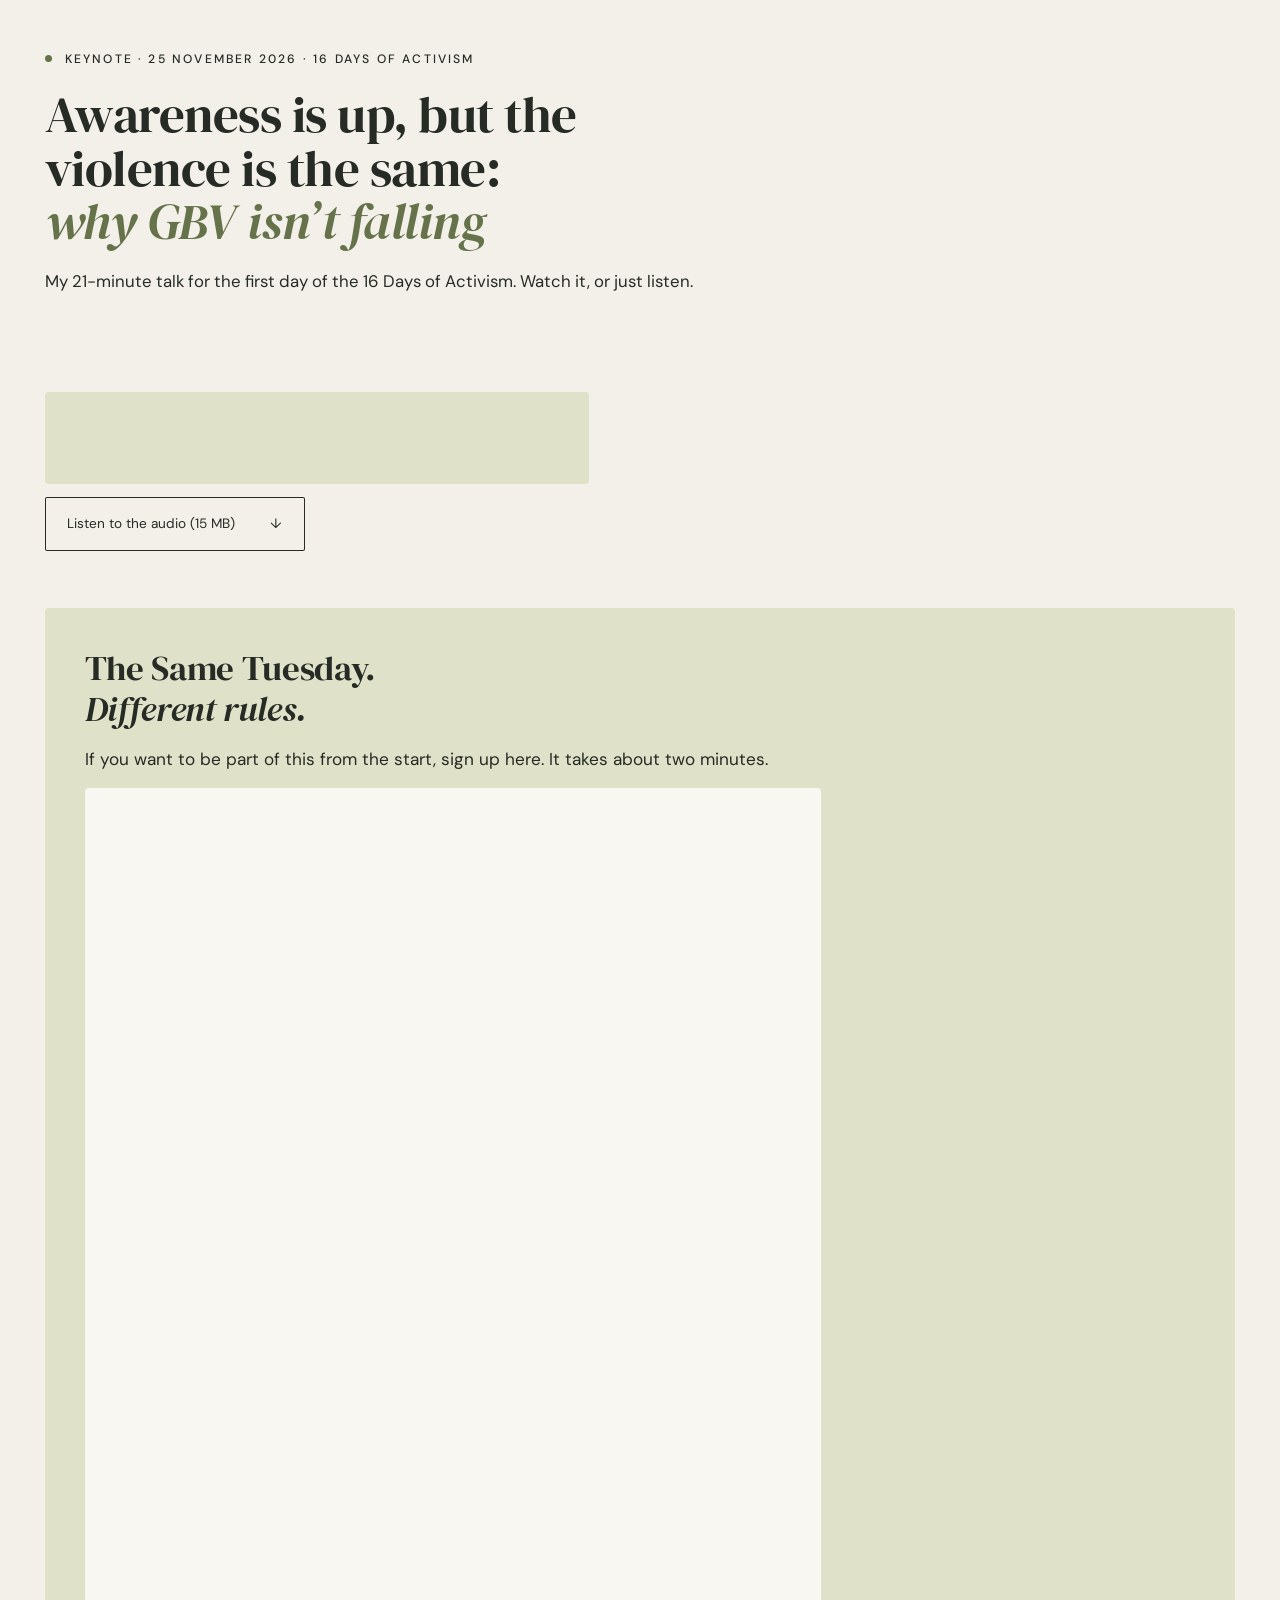
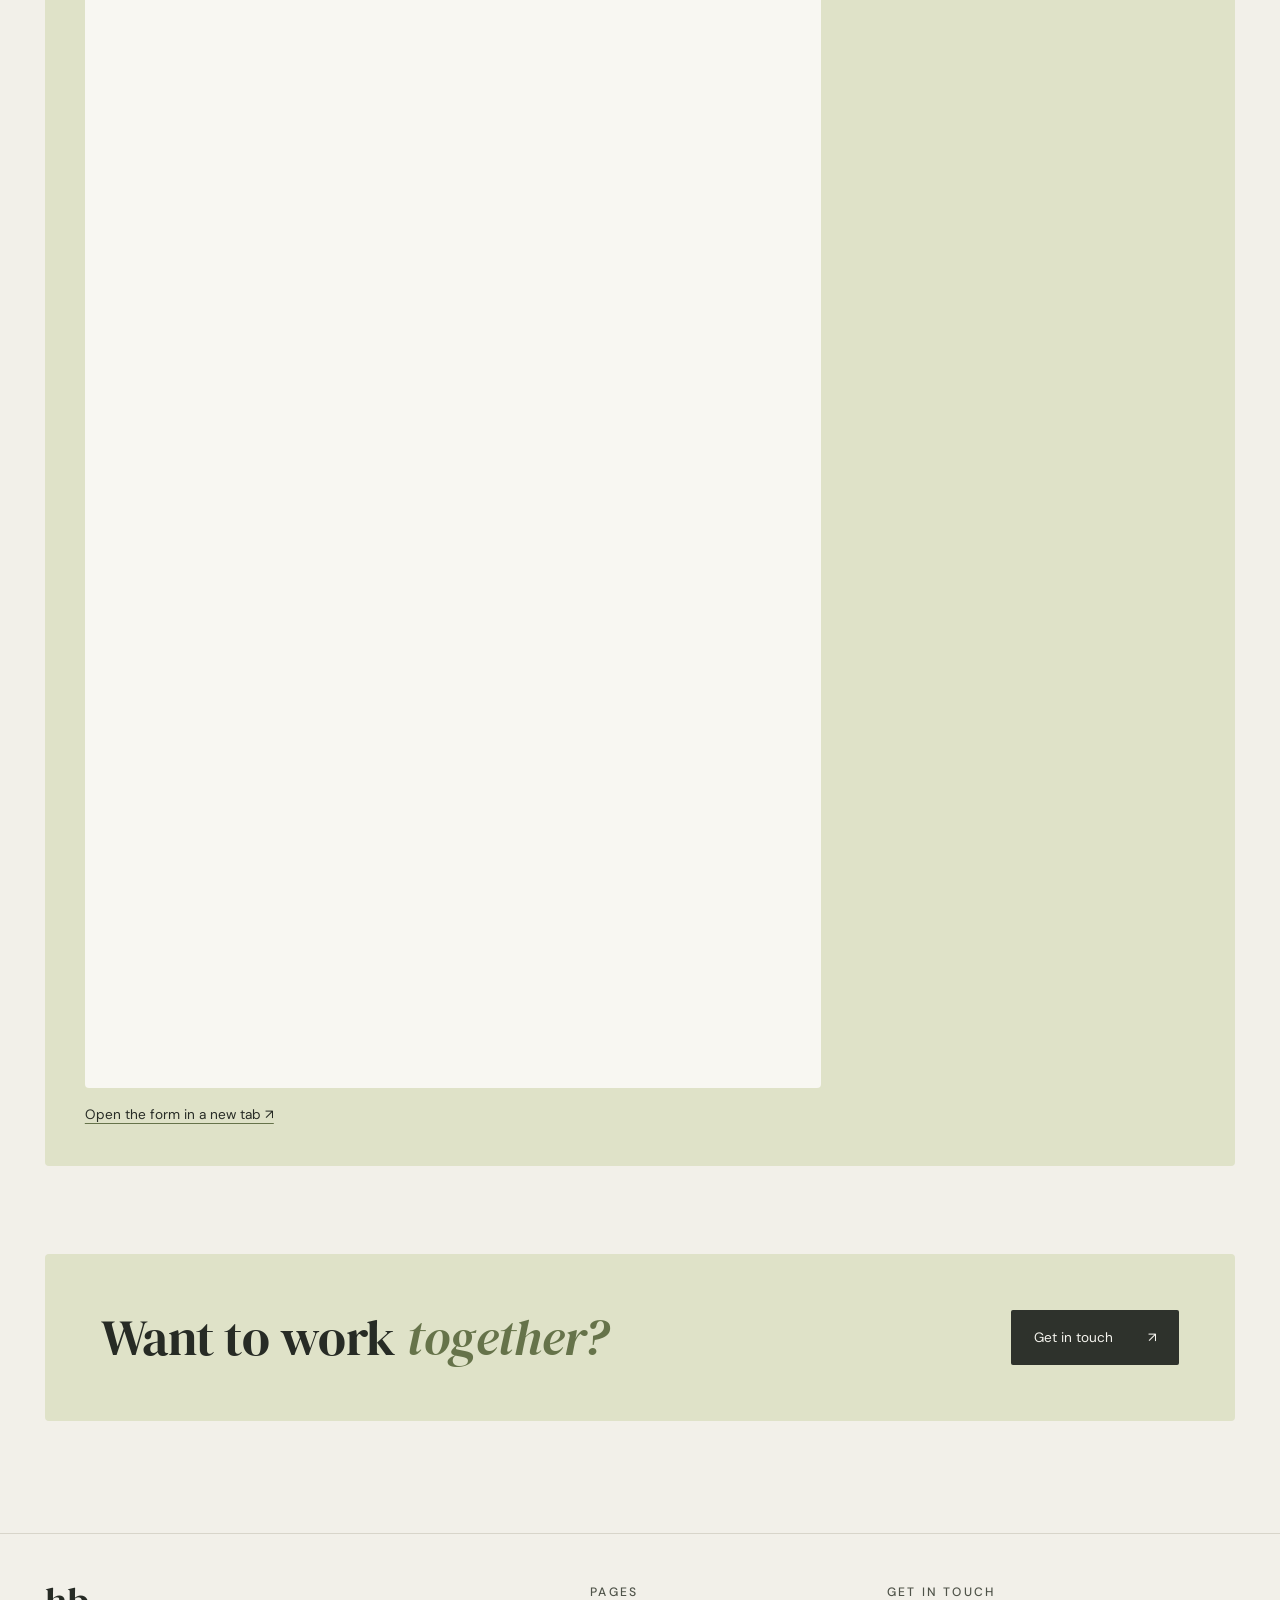
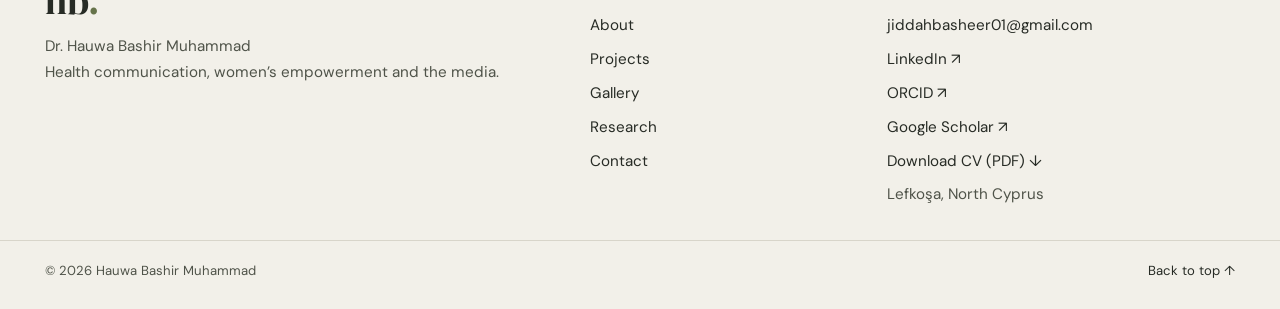
==== commit da3b2e0d: "Go Green: cover stigma, natural products, harmful products and affordability, not only periods Co-Au" ====
--- a/index.html
+++ b/index.html
@@ -82,7 +82,7 @@
         <li><a href="projects.html#same-tuesday"><span class="yr">Now</span><span class="text"><h3>The Same Tuesday.<br><em>Different rules.</em></h3><p>A new project I created: a show and a letter for women aged 18 to 30 about the rules that shape their choices. Sign up before it launches.</p></span></a></li>
         <li><a href="projects.html#afghan"><span class="yr">2021–2022</span><span class="text"><h3>Education for young Afghan women</h3><p>After the Taliban took over Afghanistan, we enrolled more than 45 young women at CIU so they could keep studying.</p></span></a></li>
         <li><a href="projects.html#orange"><span class="yr">Dec 2022</span><span class="text"><h3>Orange the World: a silent walk against gender-based violence</h3><p>More than 500 students in orange, mouths covered, for the 16 Days of Activism.</p></span></a></li>
-        <li><a href="projects.html#green"><span class="yr">Oct–Nov 2022</span><span class="text"><h3>Go Green with Feminine Hygiene</h3><p>A week on campus breaking the silence around periods.</p></span></a></li>
+        <li><a href="projects.html#green"><span class="yr">Oct–Nov 2022</span><span class="text"><h3>Go Green with Feminine Hygiene</h3><p>A week on campus about the stigma around feminine hygiene, safer natural products, and making them affordable for students.</p></span></a></li>
         <li><a href="projects.html#stem"><span class="yr">2022</span><span class="text"><h3>Women in STEM</h3><p>Scholarships, mentoring, career counselling and hands-on workshop days.</p></span></a></li>
         <li><a href="projects.html#nigeria"><span class="yr">Jul–Aug 2023</span><span class="text"><h3>Taking the centre to Nigeria</h3><p>Career counselling and Women in Technology seminars in Kano and Abuja.</p></span></a></li>
         <li><a href="publications.html#talks"><span class="yr">May 2024</span><span class="text"><h3>TEDxCIU: “Unlocking Empowerment: Rewriting the Foundation for All”</h3><p>On equity, intersectionality and the Triangle of Empowerment.</p></span></a></li>
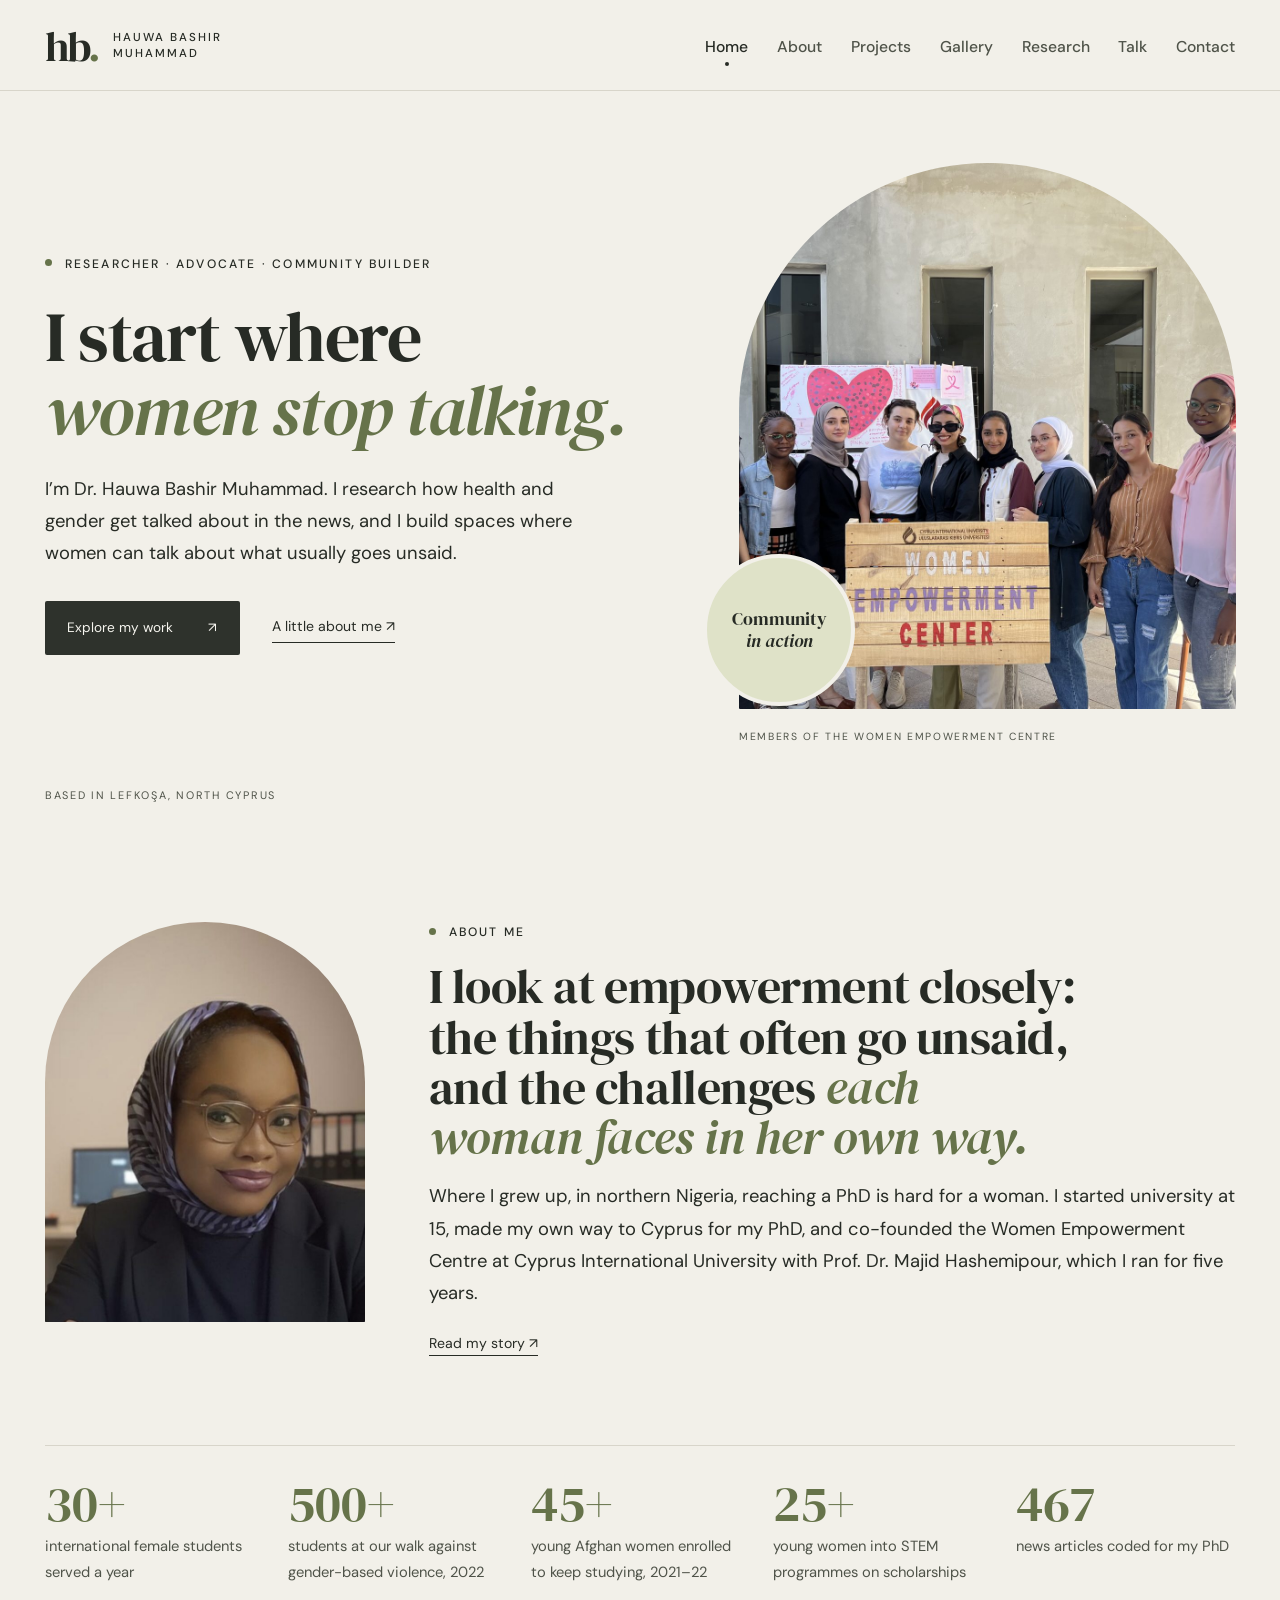
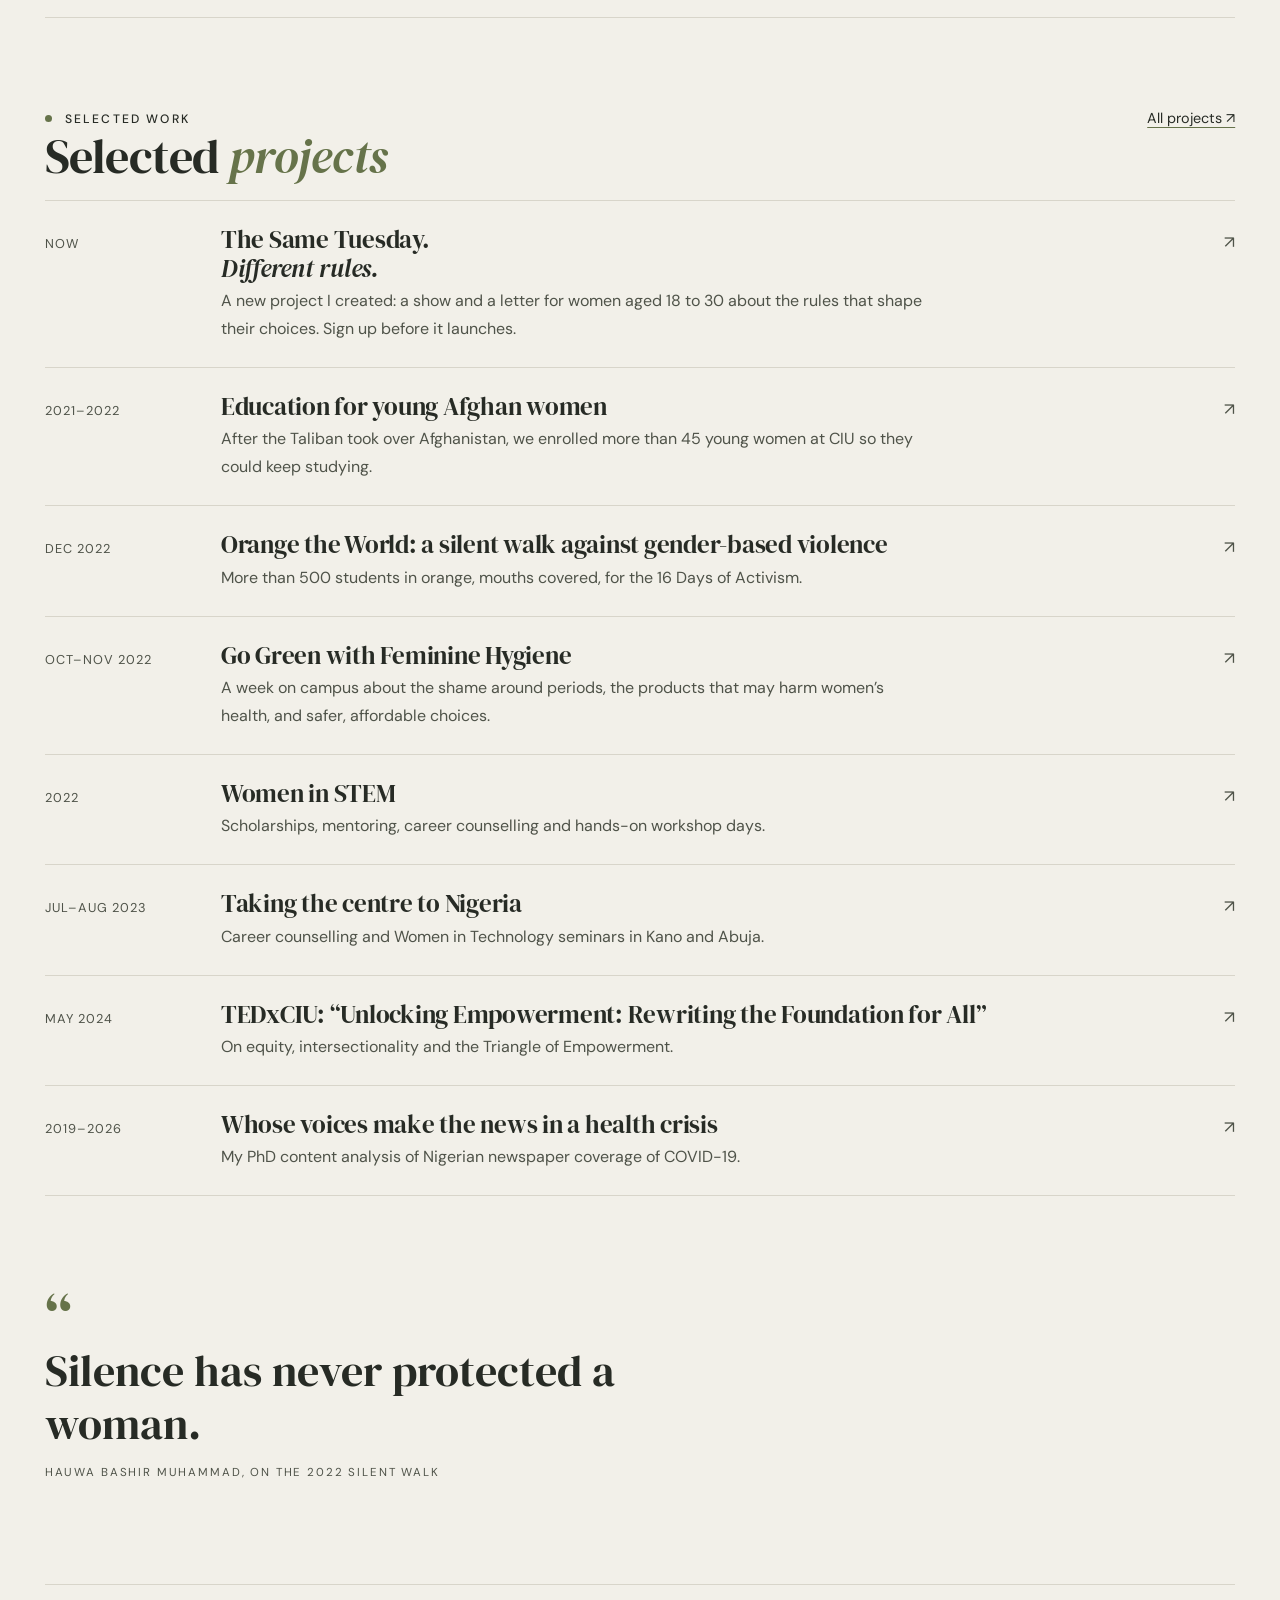
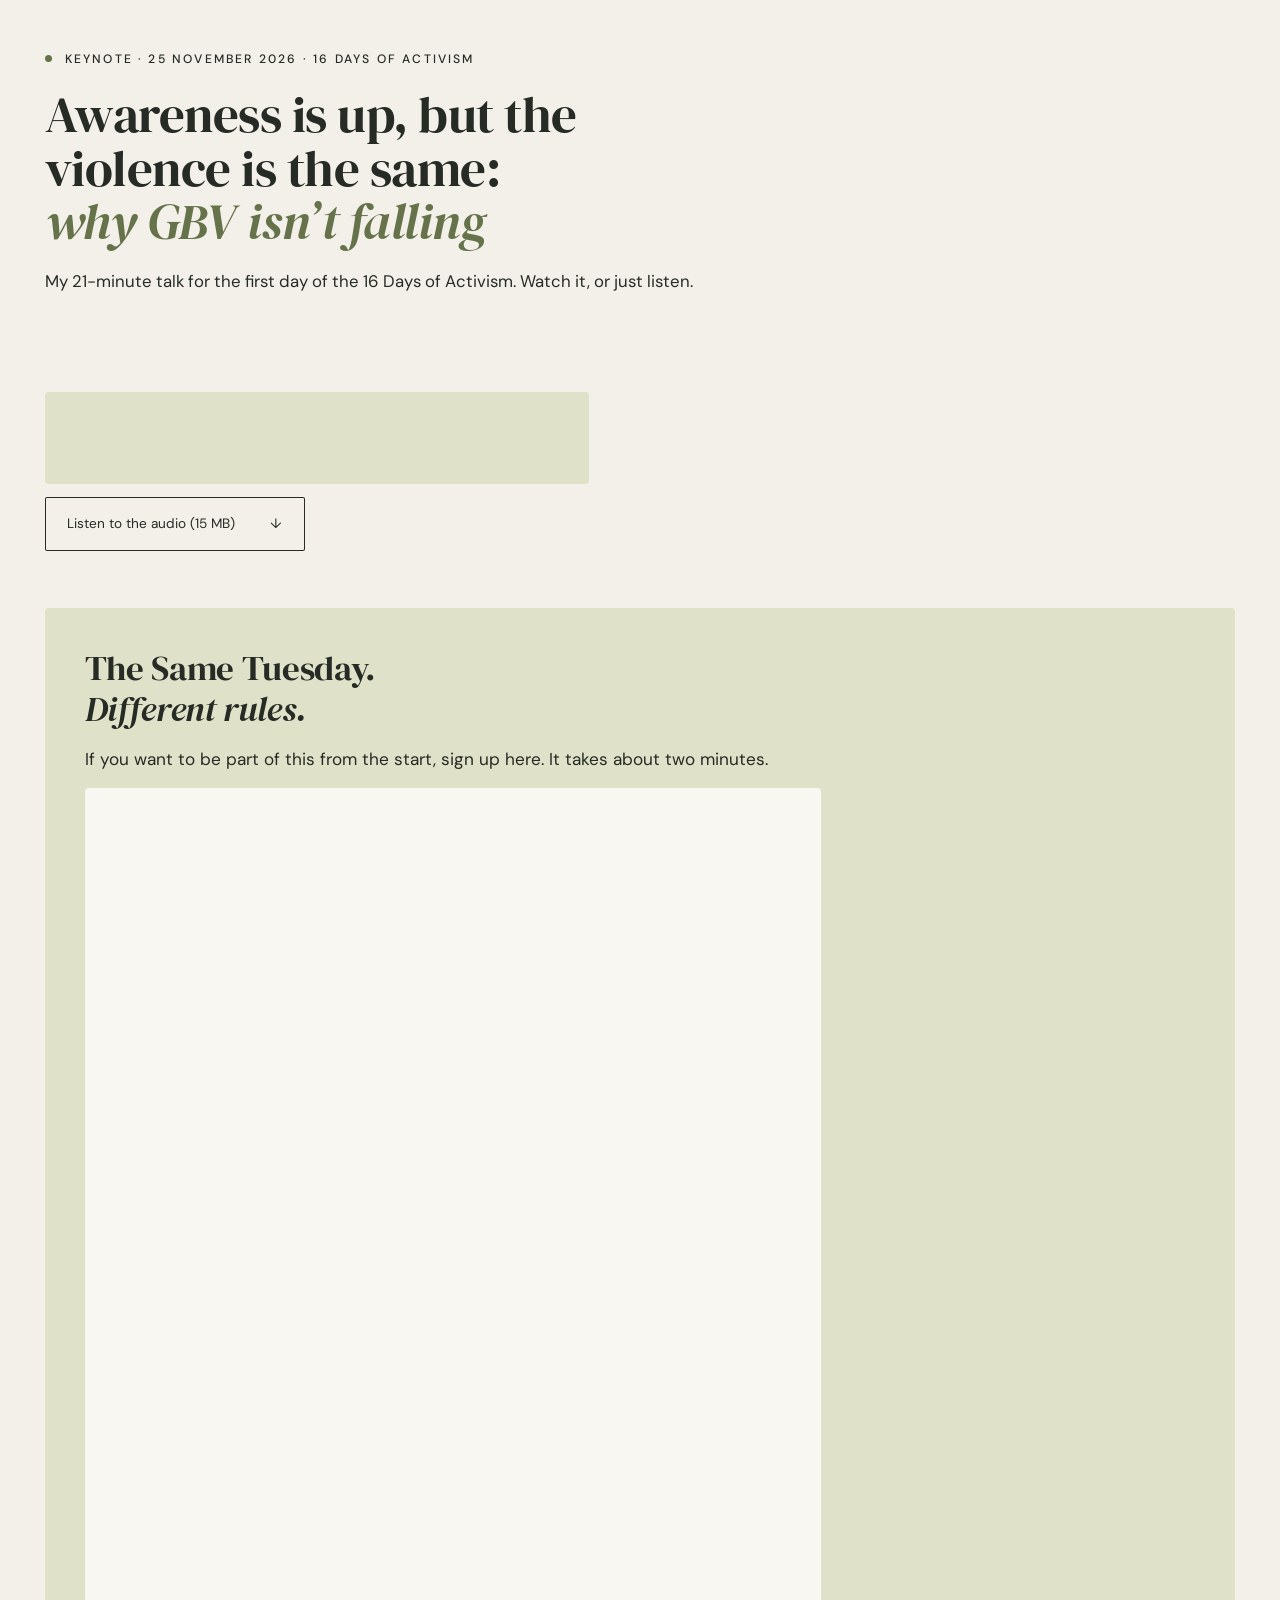
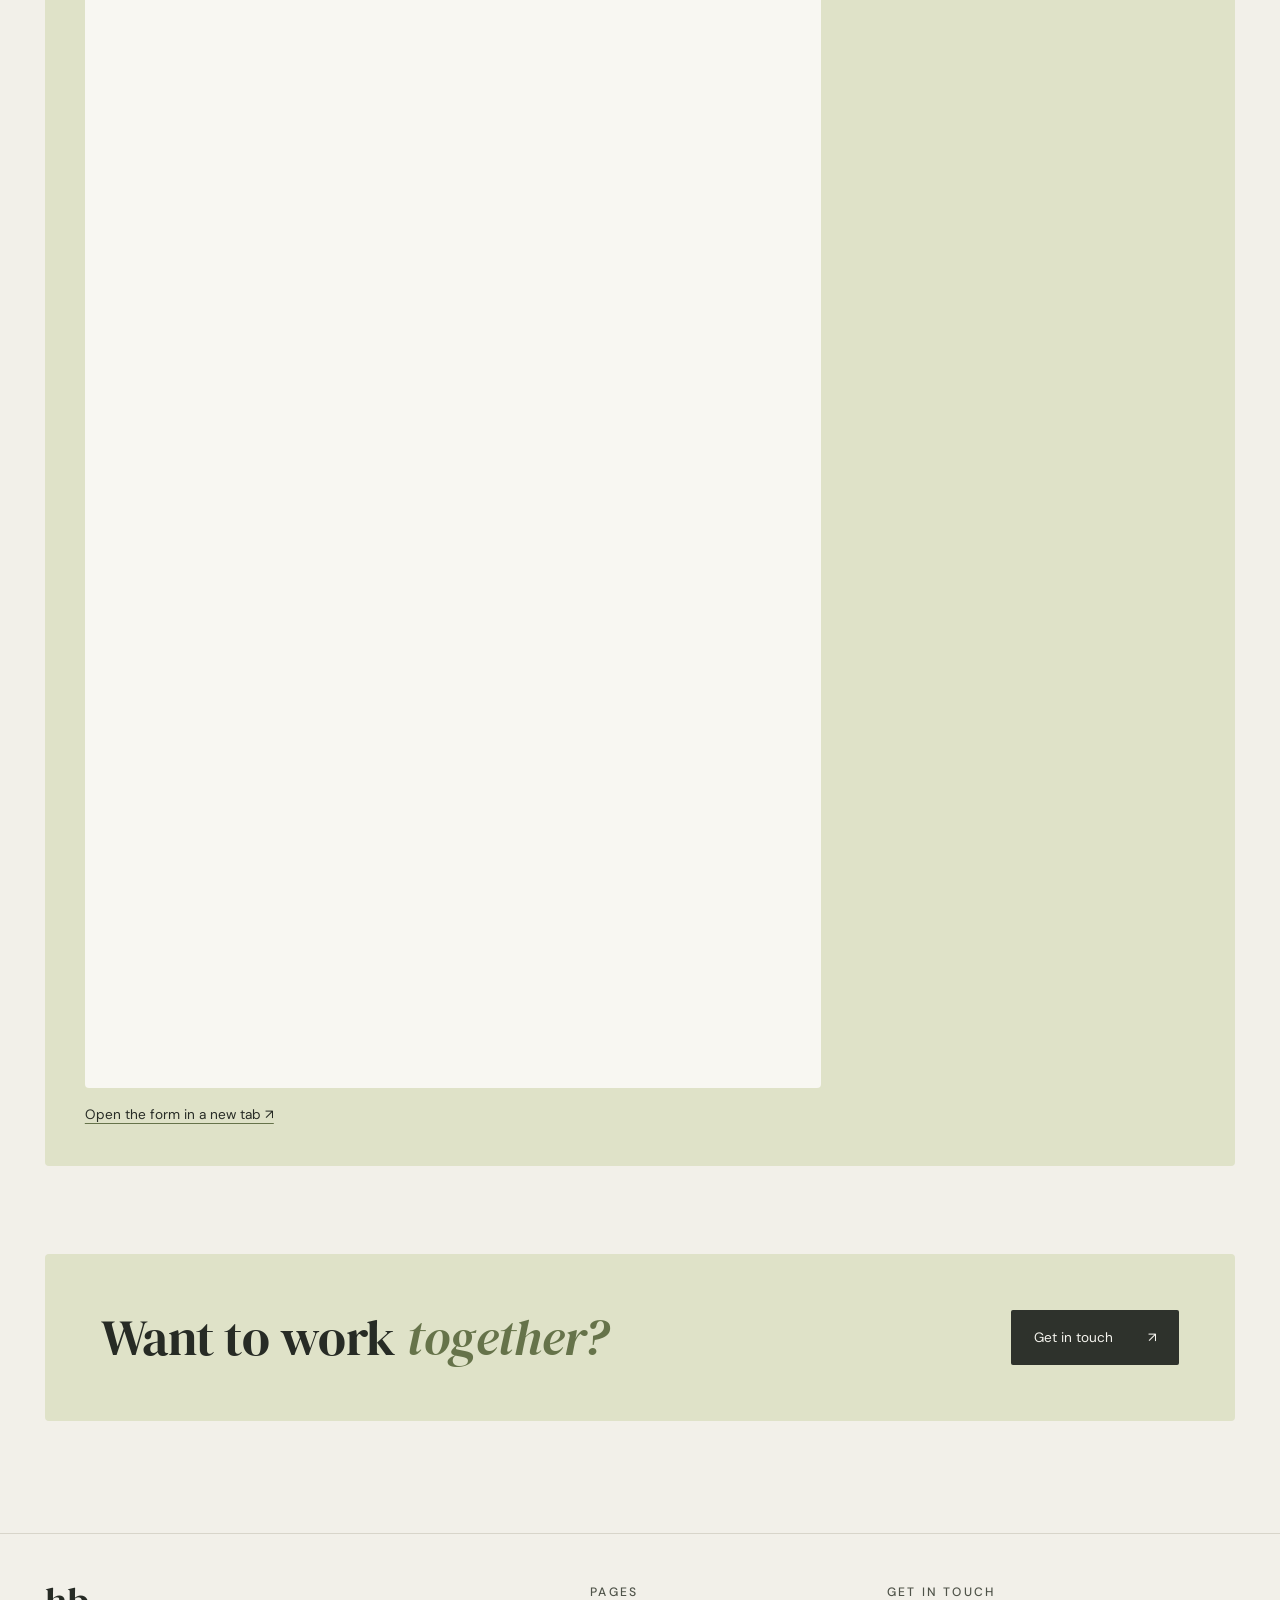
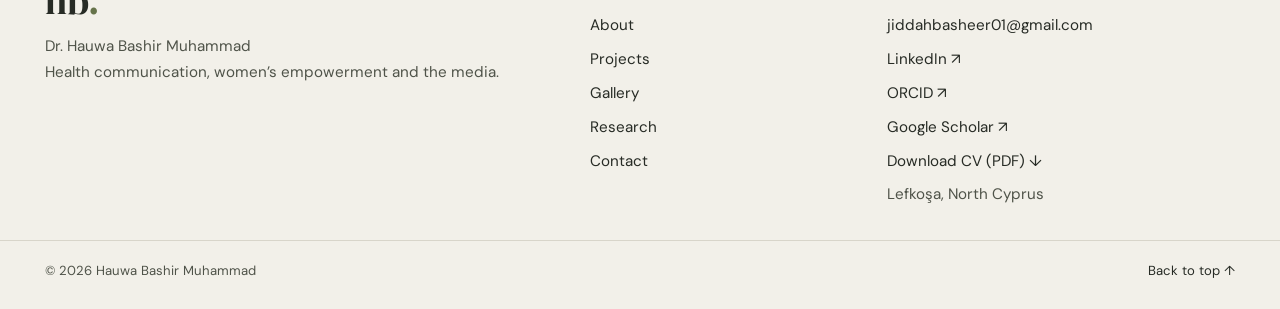
==== commit 38b91b96: "Go Green: name the real taboo (periods in mixed company, stains), harmful products, good hygiene Co-" ====
--- a/index.html
+++ b/index.html
@@ -82,7 +82,7 @@
         <li><a href="projects.html#same-tuesday"><span class="yr">Now</span><span class="text"><h3>The Same Tuesday.<br><em>Different rules.</em></h3><p>A new project I created: a show and a letter for women aged 18 to 30 about the rules that shape their choices. Sign up before it launches.</p></span></a></li>
         <li><a href="projects.html#afghan"><span class="yr">2021–2022</span><span class="text"><h3>Education for young Afghan women</h3><p>After the Taliban took over Afghanistan, we enrolled more than 45 young women at CIU so they could keep studying.</p></span></a></li>
         <li><a href="projects.html#orange"><span class="yr">Dec 2022</span><span class="text"><h3>Orange the World: a silent walk against gender-based violence</h3><p>More than 500 students in orange, mouths covered, for the 16 Days of Activism.</p></span></a></li>
-        <li><a href="projects.html#green"><span class="yr">Oct–Nov 2022</span><span class="text"><h3>Go Green with Feminine Hygiene</h3><p>A week on campus about the stigma around feminine hygiene, safer natural products, and making them affordable for students.</p></span></a></li>
+        <li><a href="projects.html#green"><span class="yr">Oct–Nov 2022</span><span class="text"><h3>Go Green with Feminine Hygiene</h3><p>A week on campus about the shame around periods, the products that may harm women’s health, and safer, affordable choices.</p></span></a></li>
         <li><a href="projects.html#stem"><span class="yr">2022</span><span class="text"><h3>Women in STEM</h3><p>Scholarships, mentoring, career counselling and hands-on workshop days.</p></span></a></li>
         <li><a href="projects.html#nigeria"><span class="yr">Jul–Aug 2023</span><span class="text"><h3>Taking the centre to Nigeria</h3><p>Career counselling and Women in Technology seminars in Kano and Abuja.</p></span></a></li>
         <li><a href="publications.html#talks"><span class="yr">May 2024</span><span class="text"><h3>TEDxCIU: “Unlocking Empowerment: Rewriting the Foundation for All”</h3><p>On equity, intersectionality and the Triangle of Empowerment.</p></span></a></li>
